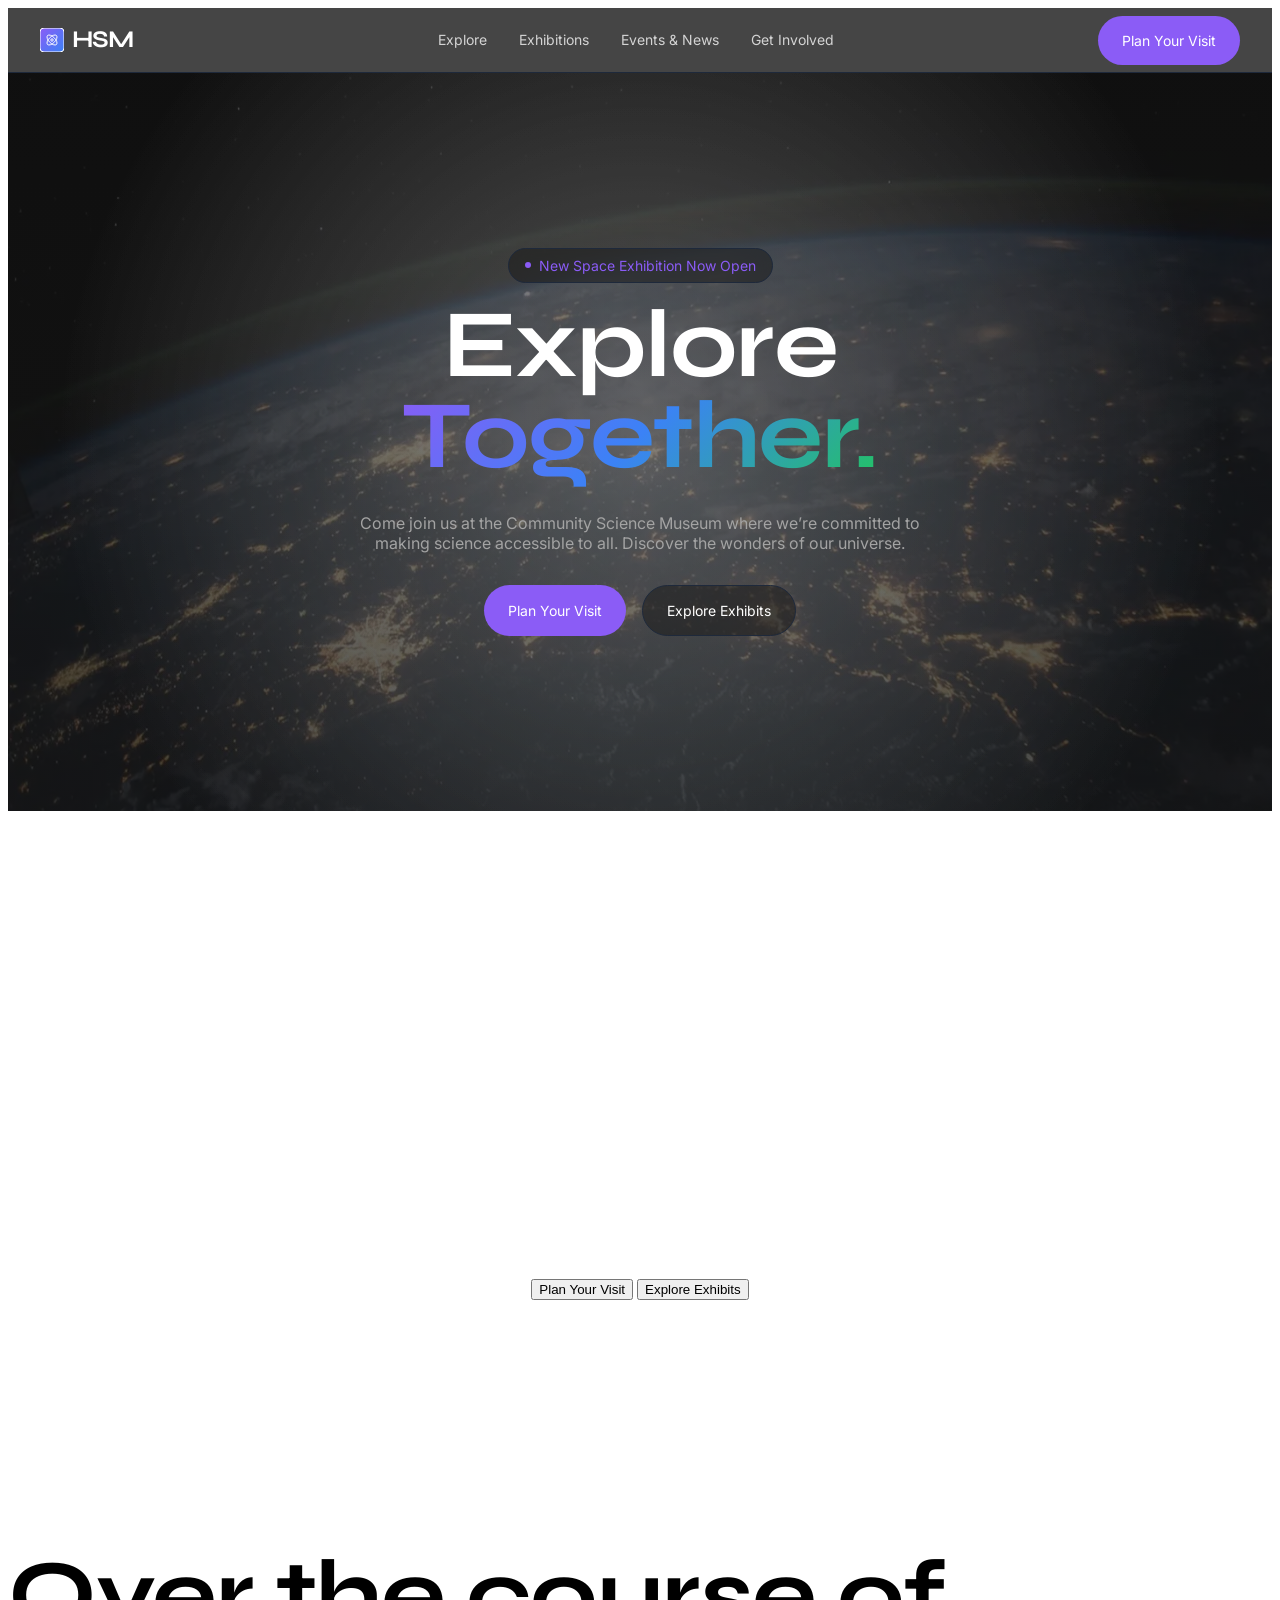
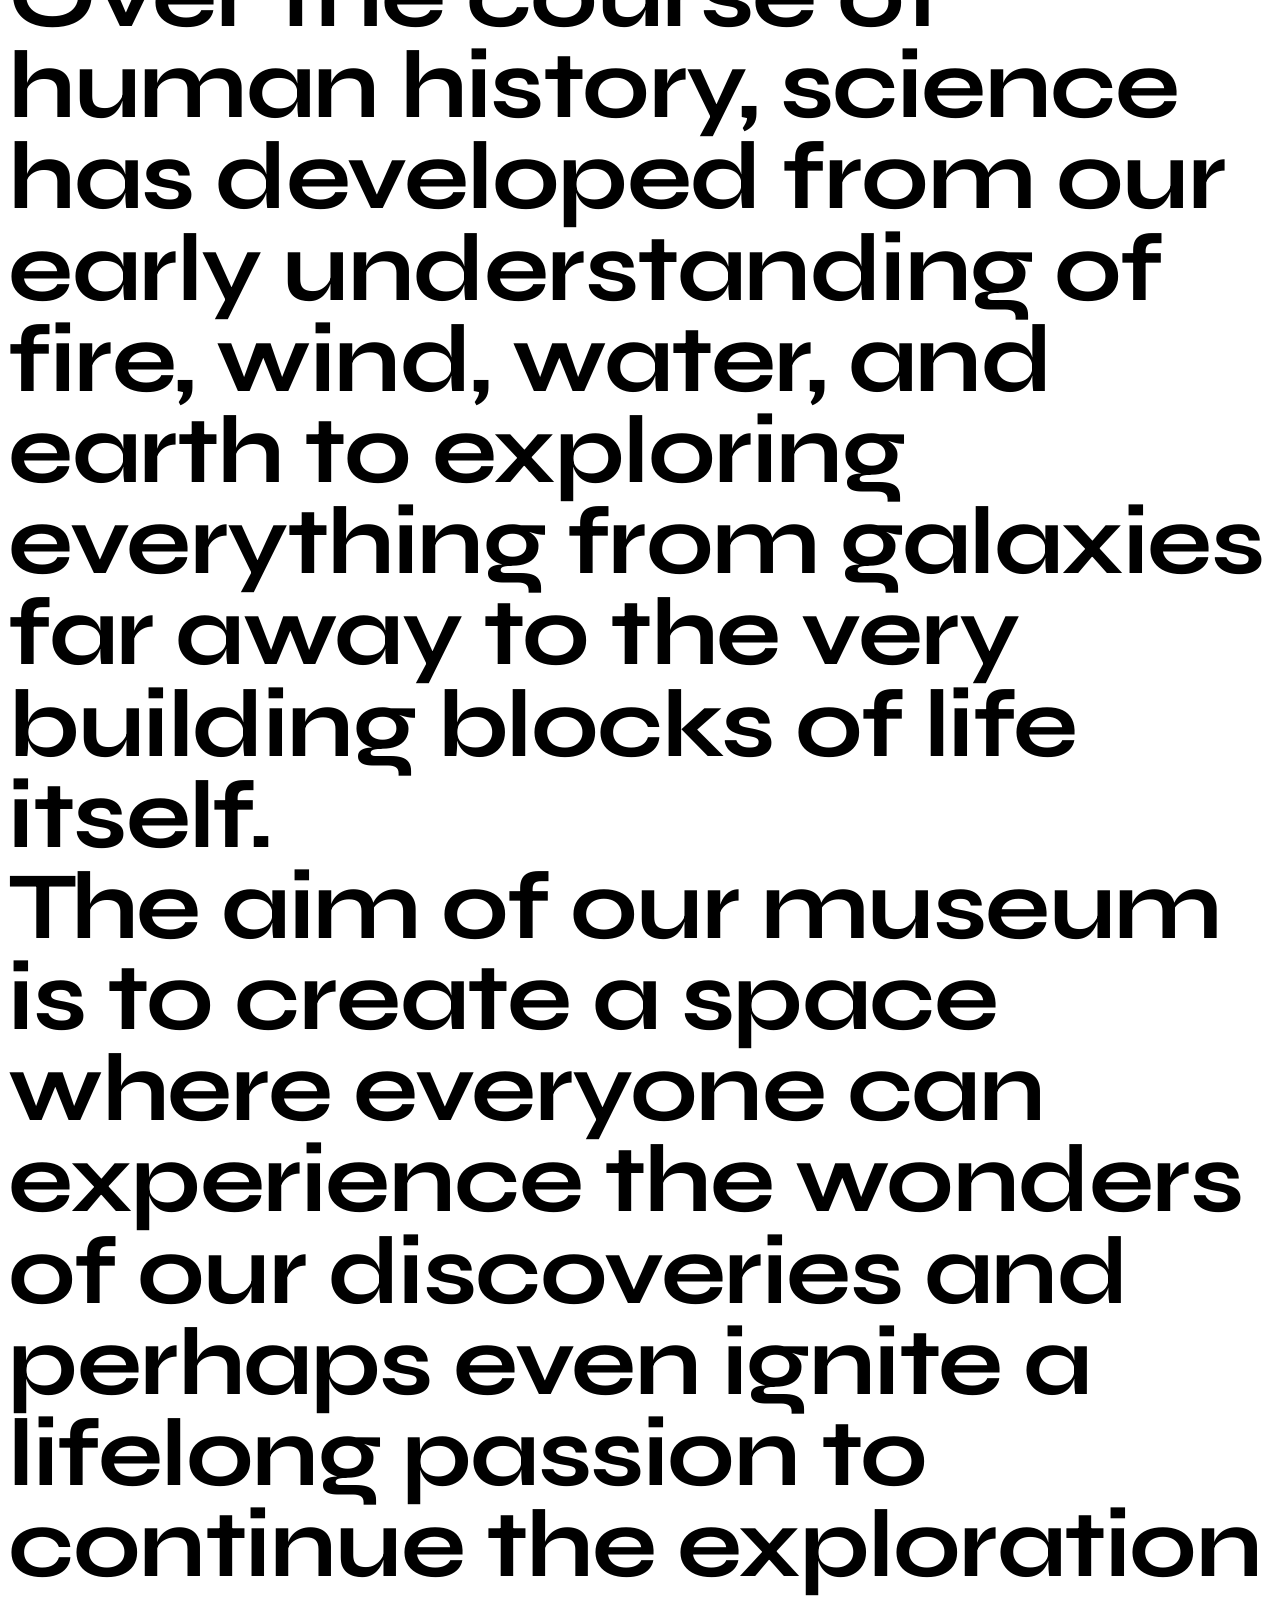
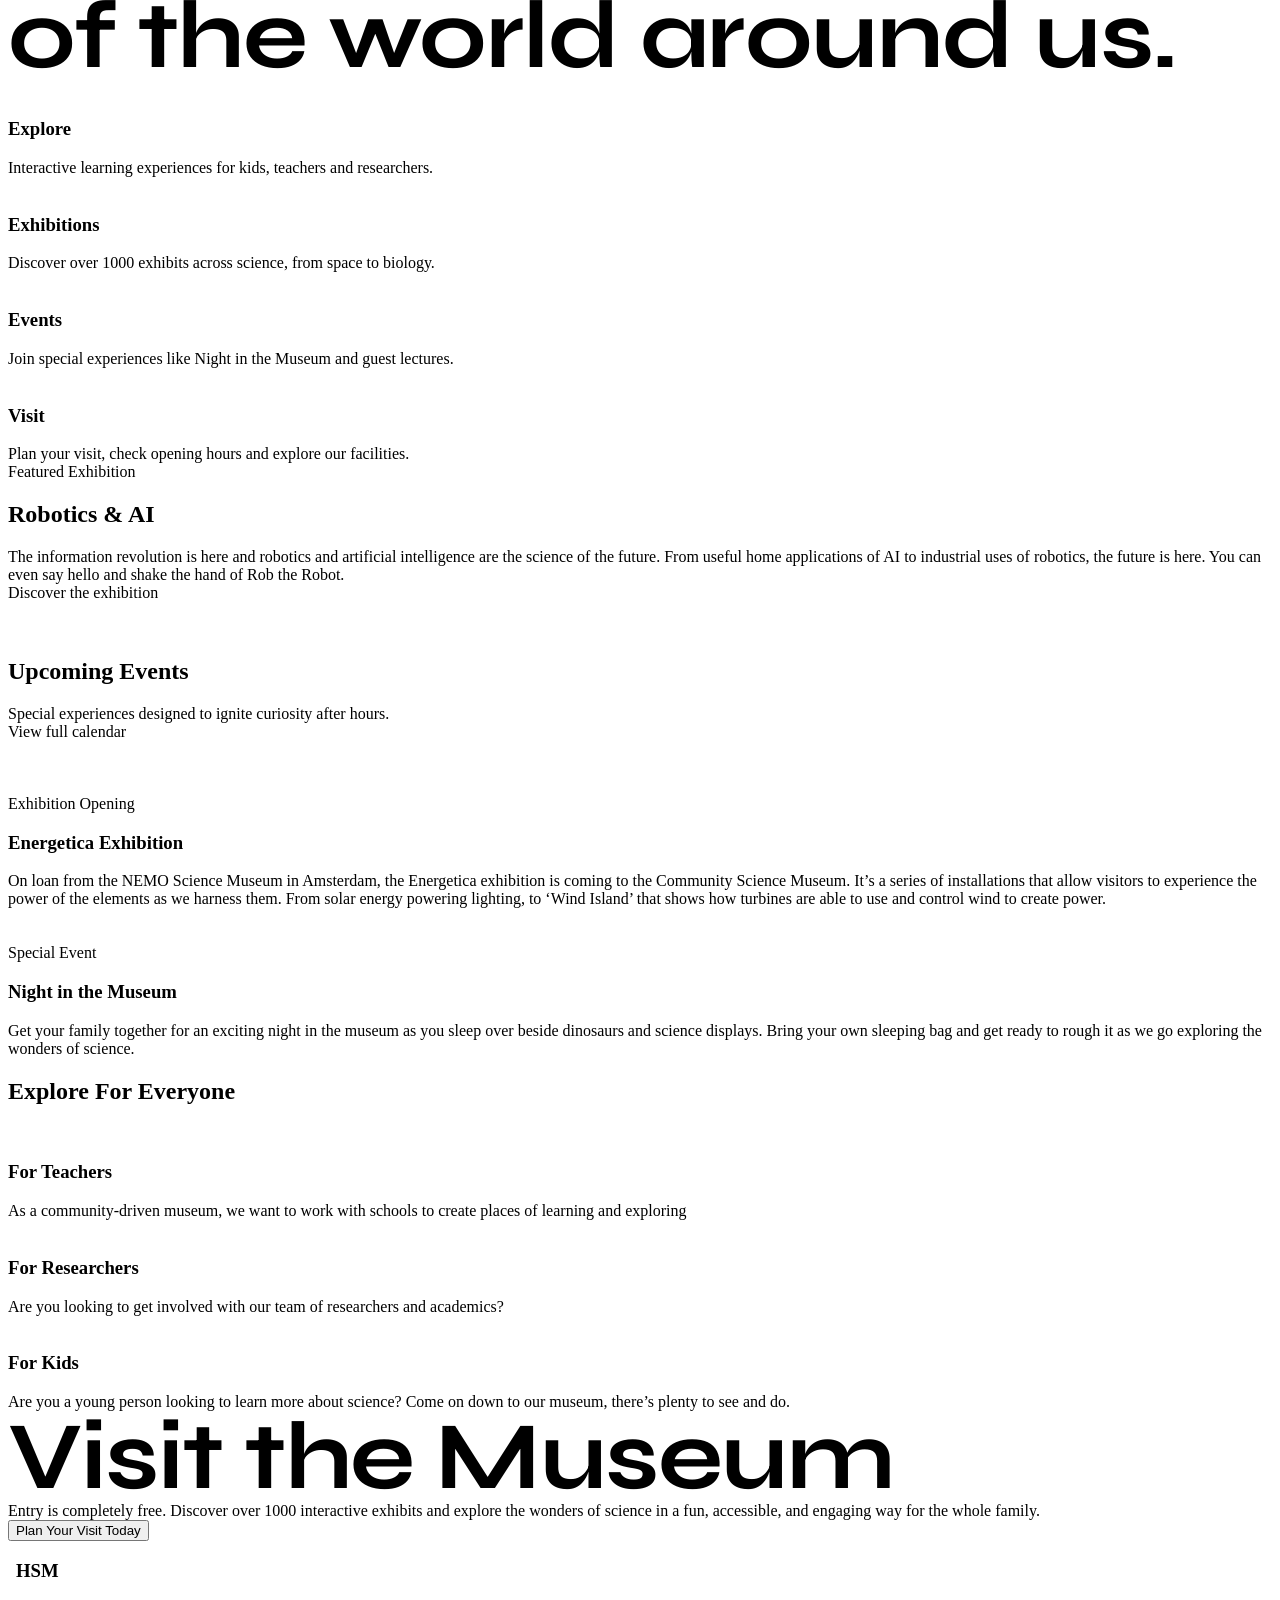
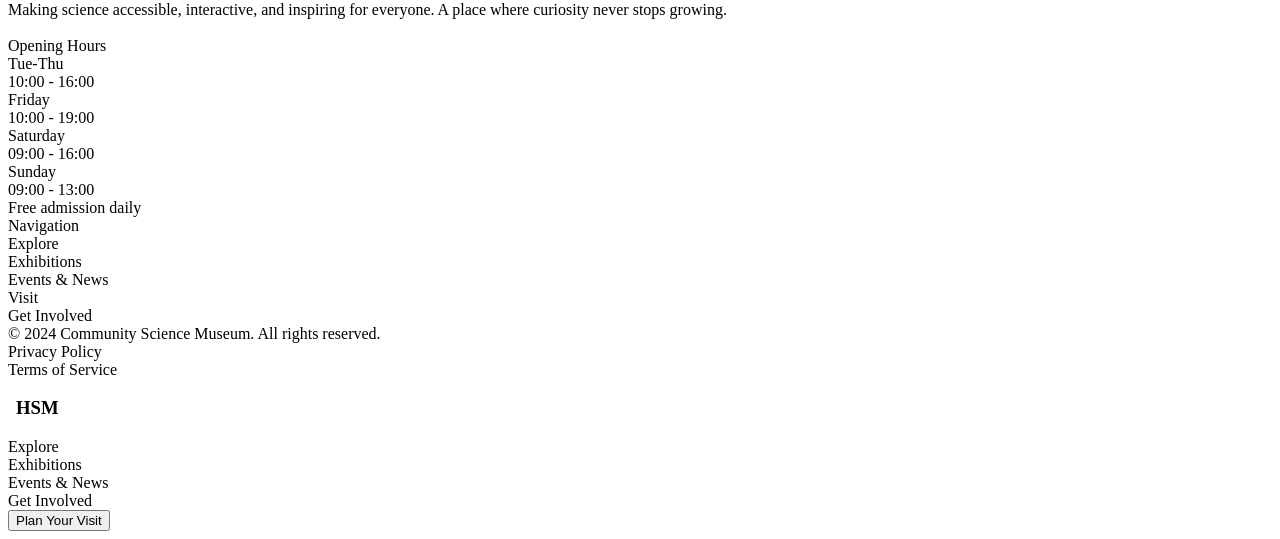
==== index.html @ f14ca6b7 "index - html and css - header, hero" ====
<!DOCTYPE html>
<html lang="en">
  <head>
    <meta charset="UTF-8" />
    <meta name="viewport" content="width=device-width, initial-scale=1.0" />
    <meta
      name="description"
      content="Haugesund Science Museum — exhibitions, events, and learning for all ages."
    />
    <title>Haugesund Science Museum</title>
    <link rel="stylesheet" href="src/css/main.css" />
  <link rel="preconnect" href="https://fonts.googleapis.com">
  <link rel="preconnect" href="https://fonts.gstatic.com" crossorigin>
  <link href="https://fonts.googleapis.com/css2?family=Inter:ital,opsz,wght@0,14..32,100..900;1,14..32,100..900&family=Syne:wght@400..800&display=swap" rel="stylesheet">

  </head>
  <body>

<header class="header">
  <div class="container header__inner">

    <!-- LOGO -->
    <a href="index.html" class="logo">
<svg class="icon" viewBox="0 0 24 24" fill="none" stroke="currentColor">
<rect width="24" height="24" rx="4" fill="url(#paint0_linear_81_333)"/>
<g clip-path="url(#clip0_81_333)">
<path d="M16.471 7.52905C17.706 8.76355 16.705 11.7661 14.236 14.2356C11.766 16.7051 8.76354 17.7056 7.52904 16.4711C6.29404 15.2361 7.29504 12.2341 9.76454 9.76455C12.234 7.29505 15.2365 6.29455 16.471 7.52905ZM7.52904 7.52905C6.29404 8.76405 7.29504 11.7666 9.76404 14.2356C12.234 16.7051 15.2365 17.7056 16.471 16.4711C17.706 15.2366 16.705 12.2341 14.2355 9.76455C11.766 7.29505 8.76354 6.29455 7.52904 7.52905Z" stroke="white"/>
<path d="M13.25 12C13.25 12.3315 13.1183 12.6495 12.8839 12.8839C12.6495 13.1183 12.3315 13.25 12 13.25C11.6685 13.25 11.3505 13.1183 11.1161 12.8839C10.8817 12.6495 10.75 12.3315 10.75 12C10.75 11.6685 10.8817 11.3505 11.1161 11.1161C11.3505 10.8817 11.6685 10.75 12 10.75C12.3315 10.75 12.6495 10.8817 12.8839 11.1161C13.1183 11.3505 13.25 11.6685 13.25 12Z" stroke="white"/>
</g>
<defs>
<linearGradient id="paint0_linear_81_333" x1="0" y1="0" x2="24" y2="24" gradientUnits="userSpaceOnUse">
<stop stop-color="#8B5CF6"/>
<stop offset="1" stop-color="#3B82F6"/>
</linearGradient>
<clipPath id="clip0_81_333">
<rect width="12" height="12" fill="white" transform="translate(6 6)"/>
</clipPath>
</defs>
</svg>
      <span class="logo__text">HSM</span>
    </a>

    <!-- NAV DESKTOP -->
    <nav class="nav">
      <ul class="nav__list">
        <li><a href="explore.html" class="nav__link text-main-small">Explore</a></li>
        <li><a href="exhibitions.html" class="nav__link text-main-small">Exhibitions</a></li>
        <li><a href="events.html" class="nav__link text-main-small">Events & News</a></li>
        <li><a href="get-involved.html" class="nav__link text-main-small">Get Involved</a></li>
      </ul>
    </nav>

    <!-- CTA BUTTON -->
    <a href="visit.html" class="btn btn--primary">Plan Your Visit</a>

    <!-- MOBILE MENU BUTTON -->
    <button class="menu-toggle" aria-label="Open menu">
      <!-- ikonka hamburger -->
      <svg class="icon" viewBox="0 0 24 24">
        <path d="M4 6H20M4 12H20M4 18H20" stroke="currentColor" stroke-width="2" stroke-linecap="round"/>
      </svg>
    </button>

  </div>
</header>

<section class="hero">

  <!-- BACKGROUND -->
  <div class="hero__bg"></div>
    


  <!-- CONTENT -->
  <div class="container hero__content">

    <!-- EYEBROW -->
    <div class="eyebrow text-main-small">
      <span class="dot"></span>
      New Space Exhibition Now Open
    </div>

    <!-- TITLE -->
    <h1>
      Explore <br />
      <span class="title-gradient">Together.</span>
    </h1>

    <!-- TEXT -->
    <p class="hero__text text-main">
      Come join us at the Community Science Museum where we’re committed to making science accessible to all. Discover the wonders of our universe.
    </p>

    <!-- BUTTONS -->
    <div class="hero__buttons">
      <a href="visit.html" class="btn btn--primary">Plan Your Visit</a>
      <a href="exhibitions.html" class="btn btn--secondary">Explore Exhibits</a>
    </div>

  </div>

</section>














    <div class="index">
      <main class="page">
        <section class="hero">
          <div class="hero-background">
            <div class="hero-overlay"></div>
            <div class="hero-overlay2"></div>
            <img
              class="hero-image-icon"
              alt=""
              src="./public/hero-image@2x.png"
            />

            <div class="hero-gradient"></div>
          </div>
          <section class="hero-container">
            <div class="hero-eyebrow">
              <div class="hero-eyebrow-shadow"></div>
              <div class="hero-eyebrow-bullet"></div>
              <div class="hero-eyebrow-text">New Space Exhibition Now Open</div>
            </div>
            <div class="hero-title">
              <h1 class="explore-together">
                <span>Explore<br /></span>
                <span class="together">Together.</span>
              </h1>
            </div>
            <div class="hero-text">
              <div class="come-join-us">
                Come join us at the Community Science Museum where we’re
                committed to making science accessible to all. Discover the
                wonders of our universe.
              </div>
            </div>
            <div class="hero-buttons">
              <button class="button-primary">
                <div class="button-text">Plan Your Visit</div>
              </button>
              <button class="button-secondary">
                <div class="button-text2">Explore Exhibits</div>
              </button>
            </div>
          </section>
        </section>
        <div class="intro">
          <div class="intro-content">
            <h1 class="intro-text">
              <span
                >Over the course of human history, science has developed from
                our early understanding of fire, wind, water, and earth to
                exploring everything from galaxies far away to the very building
                blocks of life itself.<br
              /></span>
              <span class="the-aim-of"
                >The aim of our museum is to create a space where everyone can
                experience the wonders of our discoveries and perhaps even
                ignite a lifelong passion to continue the exploration of the
                world around us.</span
              >
            </h1>
          </div>
        </div>
        <section class="features">
          <div class="features-grid">
            <div class="feature-card">
              <div class="feature-card-icon-box">
                <div class="feature-card-icon-overlay">
                  <div class="feature-card-icon">
                    <img class="svg-icon" alt="" src="./public/SVG.svg" />
                  </div>
                </div>
              </div>
              <h3 class="feature-card-title">Explore</h3>
              <div class="feature-card-text">
                Interactive learning experiences for kids, teachers and
                researchers.
              </div>
            </div>
            <div class="feature-card2">
              <div class="feature-card-icon-box">
                <div class="feature-card-icon-overlay">
                  <div class="feature-card-icon">
                    <img class="svg-icon" alt="" src="./public/SVG1.svg" />
                  </div>
                </div>
              </div>
              <h3 class="feature-card-title2">Exhibitions</h3>
              <div class="feature-card-text">
                Discover over 1000 exhibits across science, from space to
                biology.
              </div>
            </div>
            <div class="feature-card3">
              <div class="feature-card-icon-box">
                <div class="feature-card-icon-overlay">
                  <div class="feature-card-icon">
                    <img class="svg-icon" alt="" src="./public/SVG.svg" />
                  </div>
                </div>
              </div>
              <h3 class="feature-card-title">Events</h3>
              <div class="feature-card-text">
                Join special experiences like Night in the Museum and guest
                lectures.
              </div>
            </div>
            <div class="feature-card4">
              <div class="feature-card-icon-box">
                <div class="feature-card-icon-overlay">
                  <div class="feature-card-icon">
                    <img class="svg-icon" alt="" src="./public/SVG.svg" />
                  </div>
                </div>
              </div>
              <h3 class="feature-card-title">Visit</h3>
              <div class="feature-card-text">
                Plan your visit, check opening hours and explore our facilities.
              </div>
            </div>
          </div>
        </section>
        <section class="content-split">
          <div class="content-split-overlay"></div>
          <div class="content-split-content">
            <section class="content-split-container">
              <div class="content-split-eyebrow">
                <div class="content-split-eyebrow-text">
                  Featured Exhibition
                </div>
              </div>
              <h2 class="content-split-title">Robotics & AI</h2>
              <div class="content-split-text">
                The information revolution is here and robotics and artificial
                intelligence are the science of the future. From useful home
                applications of AI to industrial uses of robotics, the future is
                here. You can even say hello and shake the hand of Rob the
                Robot.
              </div>
              <div class="button-tertiary">
                <div class="content-split-eyebrow-text">
                  Discover the exhibition
                </div>
                <img
                  class="button-icon"
                  loading="lazy"
                  alt=""
                  src="./public/button-icon.svg"
                />
              </div>
            </section>
            <div class="content-split-media">
              <img
                class="content-split-media-image-icon"
                loading="lazy"
                alt=""
                src="./public/content-split-media-image@2x.png"
              />

              <div class="content-split-media-gradient"></div>
            </div>
          </div>
        </section>
        <section class="events">
          <div class="events-content">
            <section class="section-header">
              <div class="section-header-content">
                <h2 class="section-header-title">Upcoming Events</h2>
                <div class="section-header-text">
                  Special experiences designed to ignite curiosity after hours.
                </div>
              </div>
              <div class="button-tertiary2">
                <div class="content-split-eyebrow-text">View full calendar</div>
                <img
                  class="button-icon"
                  alt=""
                  src="./public/button-icon.svg"
                />
              </div>
            </section>
            <div class="events-grid">
              <section class="event-card">
                <img
                  class="event-card-image-icon"
                  alt=""
                  src="./public/event-card-image@2x.png"
                />

                <div class="event-card-gradient"></div>
                <div class="event-card-content">
                  <div class="event-card-tag">
                    <div class="feature-card-icon">
                      <img class="svg-icon5" alt="" src="./public/SVG2.svg" />
                    </div>
                    <div class="content-split-eyebrow-text">
                      Exhibition Opening
                    </div>
                  </div>
                  <h3 class="event-card-title">Energetica Exhibition</h3>
                  <div class="content-split-text">
                    On loan from the NEMO Science Museum in Amsterdam, the
                    Energetica exhibition is coming to the Community Science
                    Museum. It’s a series of installations that allow visitors
                    to experience the power of the elements as we harness them.
                    From solar energy powering lighting, to ‘Wind Island’ that
                    shows how turbines are able to use and control wind to
                    create power.
                  </div>
                </div>
              </section>
              <section class="event-card2">
                <img
                  class="event-card-image-icon"
                  alt=""
                  src="./public/event-card-image1@2x.png"
                />

                <div class="event-card-gradient"></div>
                <div class="event-card-content">
                  <div class="event-card-tag">
                    <div class="feature-card-icon">
                      <img class="svg-icon5" alt="" src="./public/SVG3.svg" />
                    </div>
                    <div class="content-split-eyebrow-text">Special Event</div>
                  </div>
                  <h3 class="event-card-title">Night in the Museum</h3>
                  <div class="event-card-text2">
                    Get your family together for an exciting night in the museum
                    as you sleep over beside dinosaurs and science displays.
                    Bring your own sleeping bag and get ready to rough it as we
                    go exploring the wonders of science.
                  </div>
                </div>
              </section>
            </div>
          </div>
        </section>
        <section class="explore">
          <div class="explore-content">
            <h2 class="explore-title">Explore For Everyone</h2>
            <section class="explore-grid" id="exploreGrid">
              <div class="feature-card-left-border">
                <div class="feature-card-no-border">
                  <div class="feature-card-icon-box4">
                    <div class="feature-card-icon-overlay5">
                      <div class="feature-card-icon">
                        <img class="svg-icon" alt="" src="./public/SVG.svg" />
                      </div>
                    </div>
                  </div>
                  <h3 class="feature-card-title5">For Teachers</h3>
                  <div class="feature-card-text">
                    As a community-driven museum, we want to work with schools
                    to create places of learning and exploring
                  </div>
                </div>
              </div>
              <div class="feature-card-left-border2">
                <div class="feature-card-no-border">
                  <div class="feature-card-icon-box4">
                    <div class="feature-card-icon-overlay6">
                      <div class="feature-card-icon">
                        <img class="svg-icon" alt="" src="./public/SVG.svg" />
                      </div>
                    </div>
                  </div>
                  <h3 class="feature-card-title5">For Researchers</h3>
                  <div class="feature-card-text">
                    Are you looking to get involved with our team of researchers
                    and academics?
                  </div>
                </div>
              </div>
              <div class="feature-card-no-border3">
                <div class="feature-card-icon-box4">
                  <div class="feature-card-icon-overlay7">
                    <div class="feature-card-icon">
                      <img class="svg-icon" alt="" src="./public/SVG.svg" />
                    </div>
                  </div>
                </div>
                <h3 class="feature-card-title5">For Kids</h3>
                <div class="feature-card-text7">
                  Are you a young person looking to learn more about science?
                  Come on down to our museum, there’s plenty to see and do.
                </div>
              </div>
            </section>
          </div>
        </section>
        <section class="cta">
          <div class="cta-background">
            <div class="cta-overlay"></div>
            <div class="cta-overlay2"></div>
          </div>
          <section class="cta-content">
            <h1 class="cta-title">Visit the Museum</h1>
            <div class="cta-text">
              Entry is completely free. Discover over 1000 interactive exhibits
              and explore the wonders of science in a fun, accessible, and
              engaging way for the whole family.
            </div>
            <button class="button-primary2">
              <div class="button-text5">Plan Your Visit Today</div>
            </button>
          </section>
        </section>
        <footer class="footer">
          <div class="footer-container">
            <div class="footer-container2">
              <div class="footer-column">
                <div class="logo" id="logoContainer">
                  <img
                    class="logo-symbol-icon"
                    alt=""
                    src="./public/logo-symbol.svg"
                  />

                  <h3 class="logo-text">HSM</h3>
                </div>
                <div class="footer-text">
                  Making science accessible, interactive, and inspiring for
                  everyone. A place where curiosity never stops growing.
                </div>
                <div class="footer-icons-list">
                  <img
                    class="footer-icon"
                    loading="lazy"
                    alt=""
                    src="./public/footer-icon.svg"
                  />

                  <img
                    class="footer-icon"
                    alt=""
                    src="./public/footer-icon.svg"
                  />

                  <img
                    class="footer-icon"
                    alt=""
                    src="./public/footer-icon1.svg"
                  />
                </div>
              </div>
              <div class="footer-column2">
                <div class="come-join-us">Opening Hours</div>
                <div class="footer-hours">
                  <div class="footer-day">
                    <div class="time">Tue-Thu</div>
                    <div class="time">10:00 - 16:00</div>
                  </div>
                  <div class="footer-day">
                    <div class="time">Friday</div>
                    <div class="time">10:00 - 19:00</div>
                  </div>
                  <div class="footer-day">
                    <div class="time">Saturday</div>
                    <div class="time">09:00 - 16:00</div>
                  </div>
                  <div class="footer-day">
                    <div class="time">Sunday</div>
                    <div class="time">09:00 - 13:00</div>
                  </div>
                  <div class="caption">Free admission daily</div>
                </div>
              </div>
              <div class="footer-column3">
                <div class="come-join-us">Navigation</div>
                <div class="footer-hours">
                  <div class="footer-link" id="footerLinkText">Explore</div>
                  <div class="footer-link" id="footerLinkText3">
                    Exhibitions
                  </div>
                  <div class="footer-link" id="footerLinkText4">
                    Events & News
                  </div>
                  <div class="footer-link" id="footerLinkText5">Visit</div>
                  <div class="footer-link" id="footerLinkText6">
                    Get Involved
                  </div>
                </div>
              </div>
            </div>
            <div class="footer-bottom">
              <div class="feature-card-icon">
                <div class="content-split-eyebrow-text">
                  © 2024 Community Science Museum. All rights reserved.
                </div>
              </div>
              <div class="footer-legal">
                <div class="content-split-eyebrow-text">Privacy Policy</div>
                <div class="content-split-eyebrow-text">Terms of Service</div>
              </div>
            </div>
          </div>
        </footer>
      </main>
      <header class="navbar">
        <nav class="navbar-container">
          <div class="logo" id="logoContainer">
            <img
              class="logo-symbol-icon"
              alt=""
              src="./public/logo-symbol.svg"
            />

            <h3 class="logo-text">HSM</h3>
          </div>
          <div class="navbar-menu">
            <div class="footer-link" id="navbarLinkText">Explore</div>
            <div class="footer-link" id="navbarLinkText1">Exhibitions</div>
            <div class="footer-link" id="navbarLinkText2">Events & News</div>
            <div class="footer-link" id="navbarLinkText3">Get Involved</div>
          </div>
          <button class="button-primary3">
            <div class="button-text">Plan Your Visit</div>
          </button>
        </nav>
      </header>
    </div>

    <script>
      var exploreGrid = document.getElementById("exploreGrid");
      if (exploreGrid) {
        exploreGrid.addEventListener("click", function (e) {
          // Please sync "explore" to the project
        });
      }
      
      var logoContainer = document.getElementById("logoContainer");
      if (logoContainer) {
        logoContainer.addEventListener("click", function (e) {
          window.location.href = "/";
        });
      }
      
      var footerLinkText = document.getElementById("footerLinkText");
      if (footerLinkText) {
        footerLinkText.addEventListener("click", function (e) {
          // Please sync "explore" to the project
        });
      }
      
      var footerLinkText3 = document.getElementById("footerLinkText3");
      if (footerLinkText3) {
        footerLinkText3.addEventListener("click", function (e) {
          // Please sync "exhibitions" to the project
        });
      }
      
      var footerLinkText4 = document.getElementById("footerLinkText4");
      if (footerLinkText4) {
        footerLinkText4.addEventListener("click", function (e) {
          // Please sync "events" to the project
        });
      }
      
      var footerLinkText5 = document.getElementById("footerLinkText5");
      if (footerLinkText5) {
        footerLinkText5.addEventListener("click", function (e) {
          // Please sync "visit" to the project
        });
      }
      
      var footerLinkText6 = document.getElementById("footerLinkText6");
      if (footerLinkText6) {
        footerLinkText6.addEventListener("click", function (e) {
          // Please sync "get-involved" to the project
        });
      }
      
      var navbarLinkText = document.getElementById("navbarLinkText");
      if (navbarLinkText) {
        navbarLinkText.addEventListener("click", function (e) {
          // Please sync "explore" to the project
        });
      }
      
      var navbarLinkText1 = document.getElementById("navbarLinkText1");
      if (navbarLinkText1) {
        navbarLinkText1.addEventListener("click", function (e) {
          // Please sync "exhibitions" to the project
        });
      }
      
      var navbarLinkText2 = document.getElementById("navbarLinkText2");
      if (navbarLinkText2) {
        navbarLinkText2.addEventListener("click", function (e) {
          // Please sync "events" to the project
        });
      }
      
      var navbarLinkText3 = document.getElementById("navbarLinkText3");
      if (navbarLinkText3) {
        navbarLinkText3.addEventListener("click", function (e) {
          // Please sync "get-involved" to the project
        });
      }
      </script>
  </body>
</html>
---- src/css/main.css ----
@import url("variables.css");
@import url("base.css");
@import url("components.css");
@import url("layout.css")
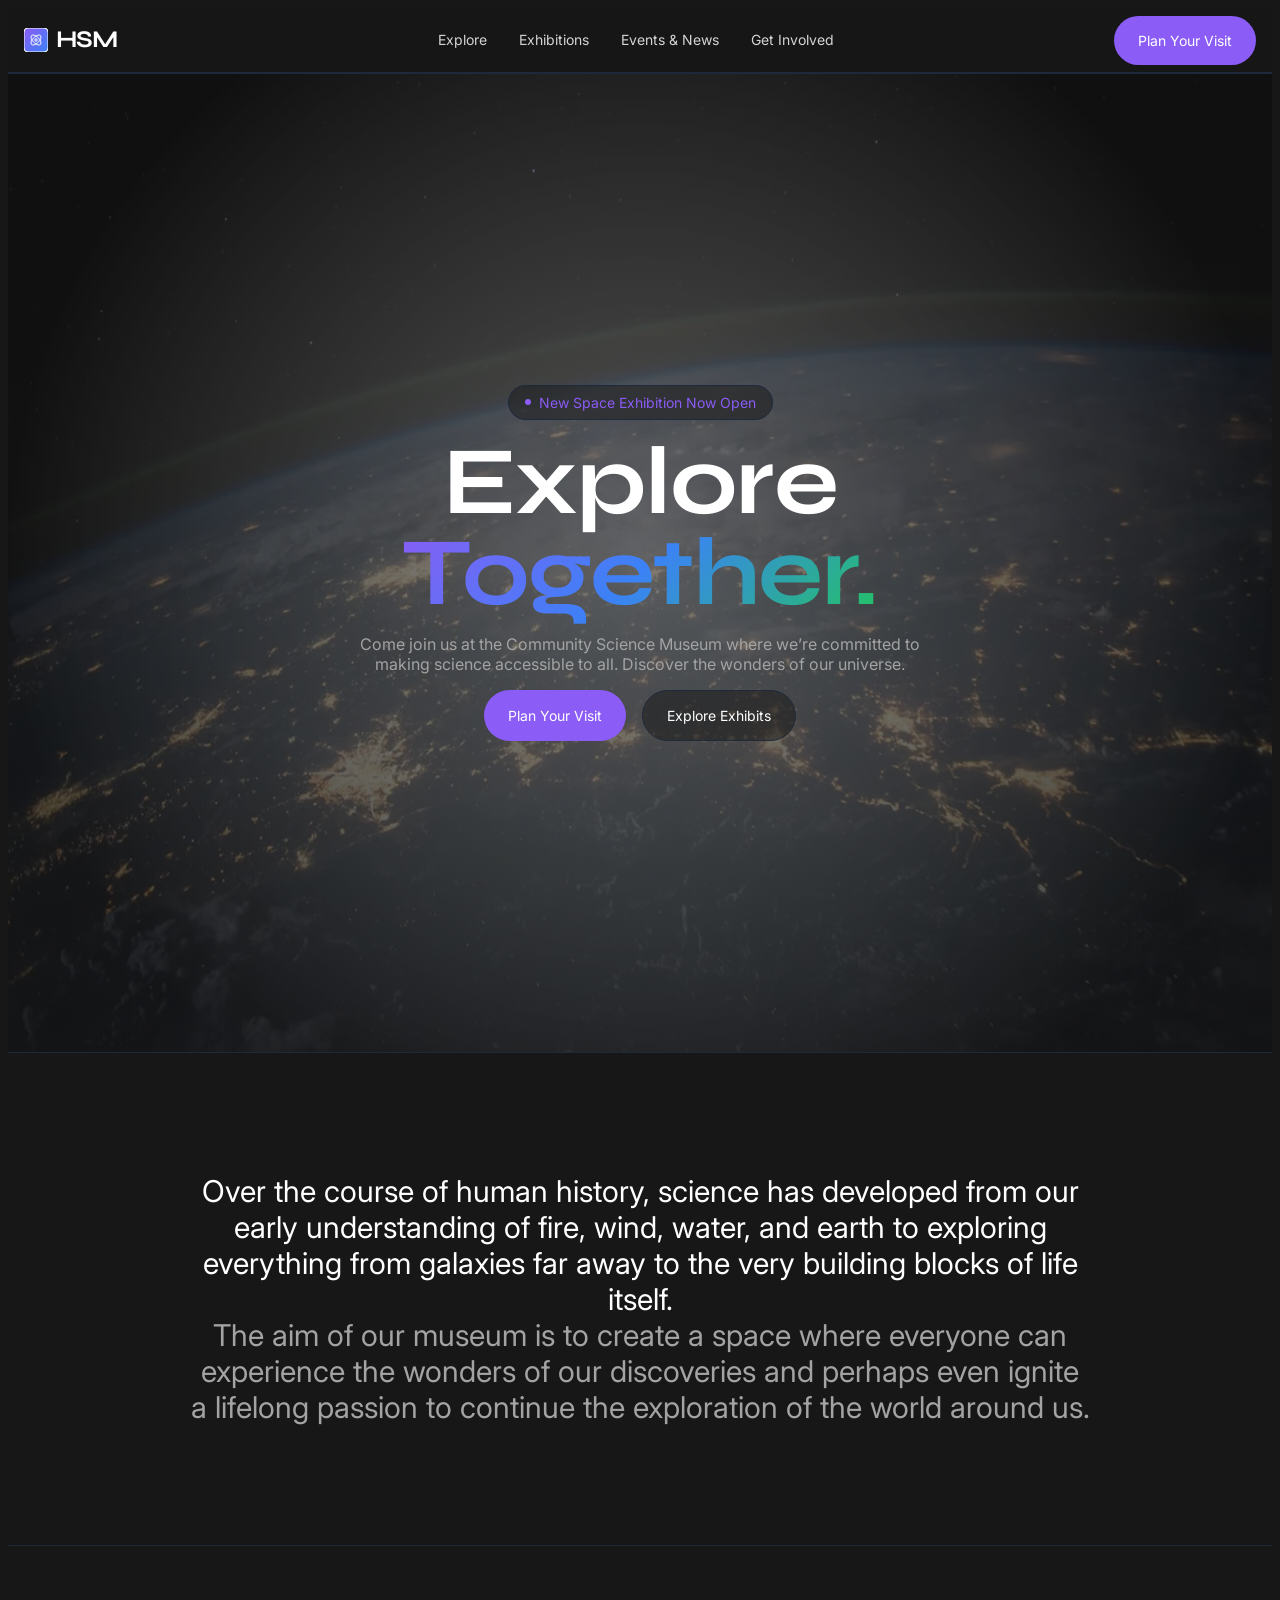
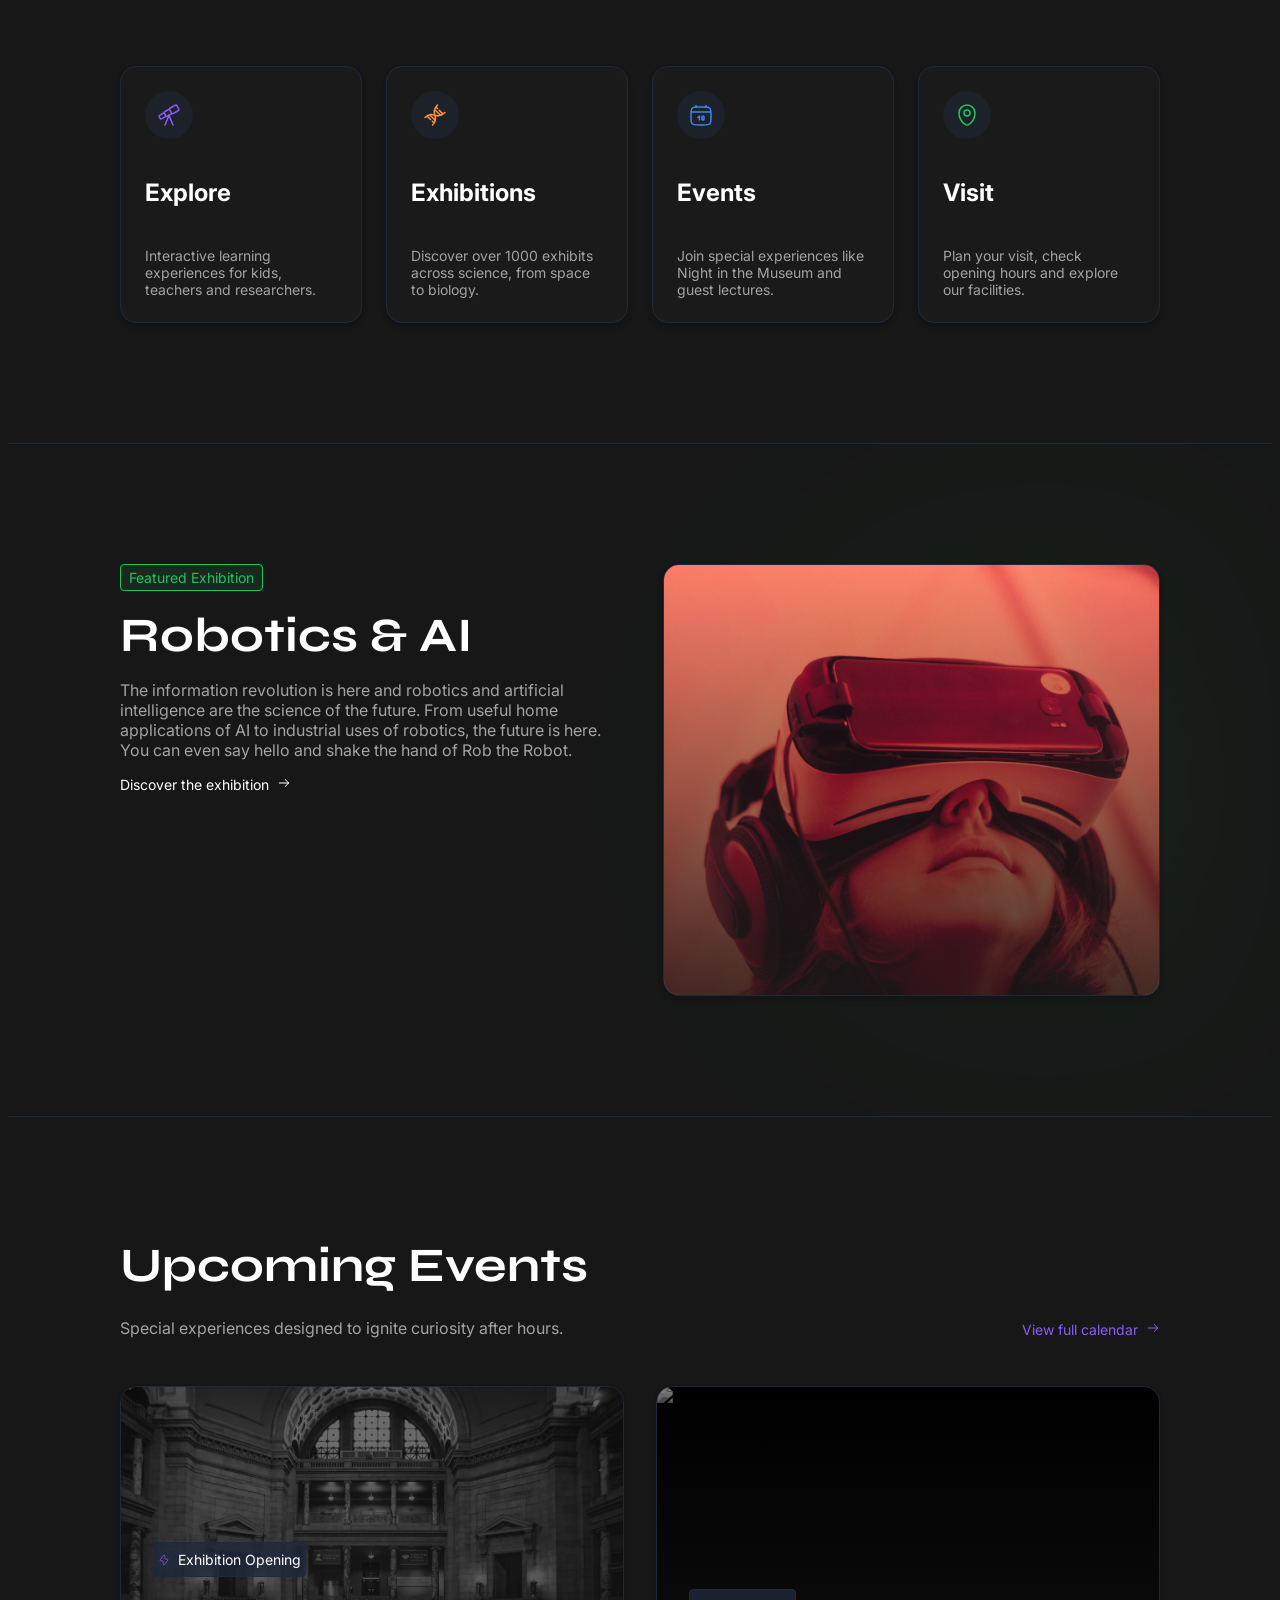
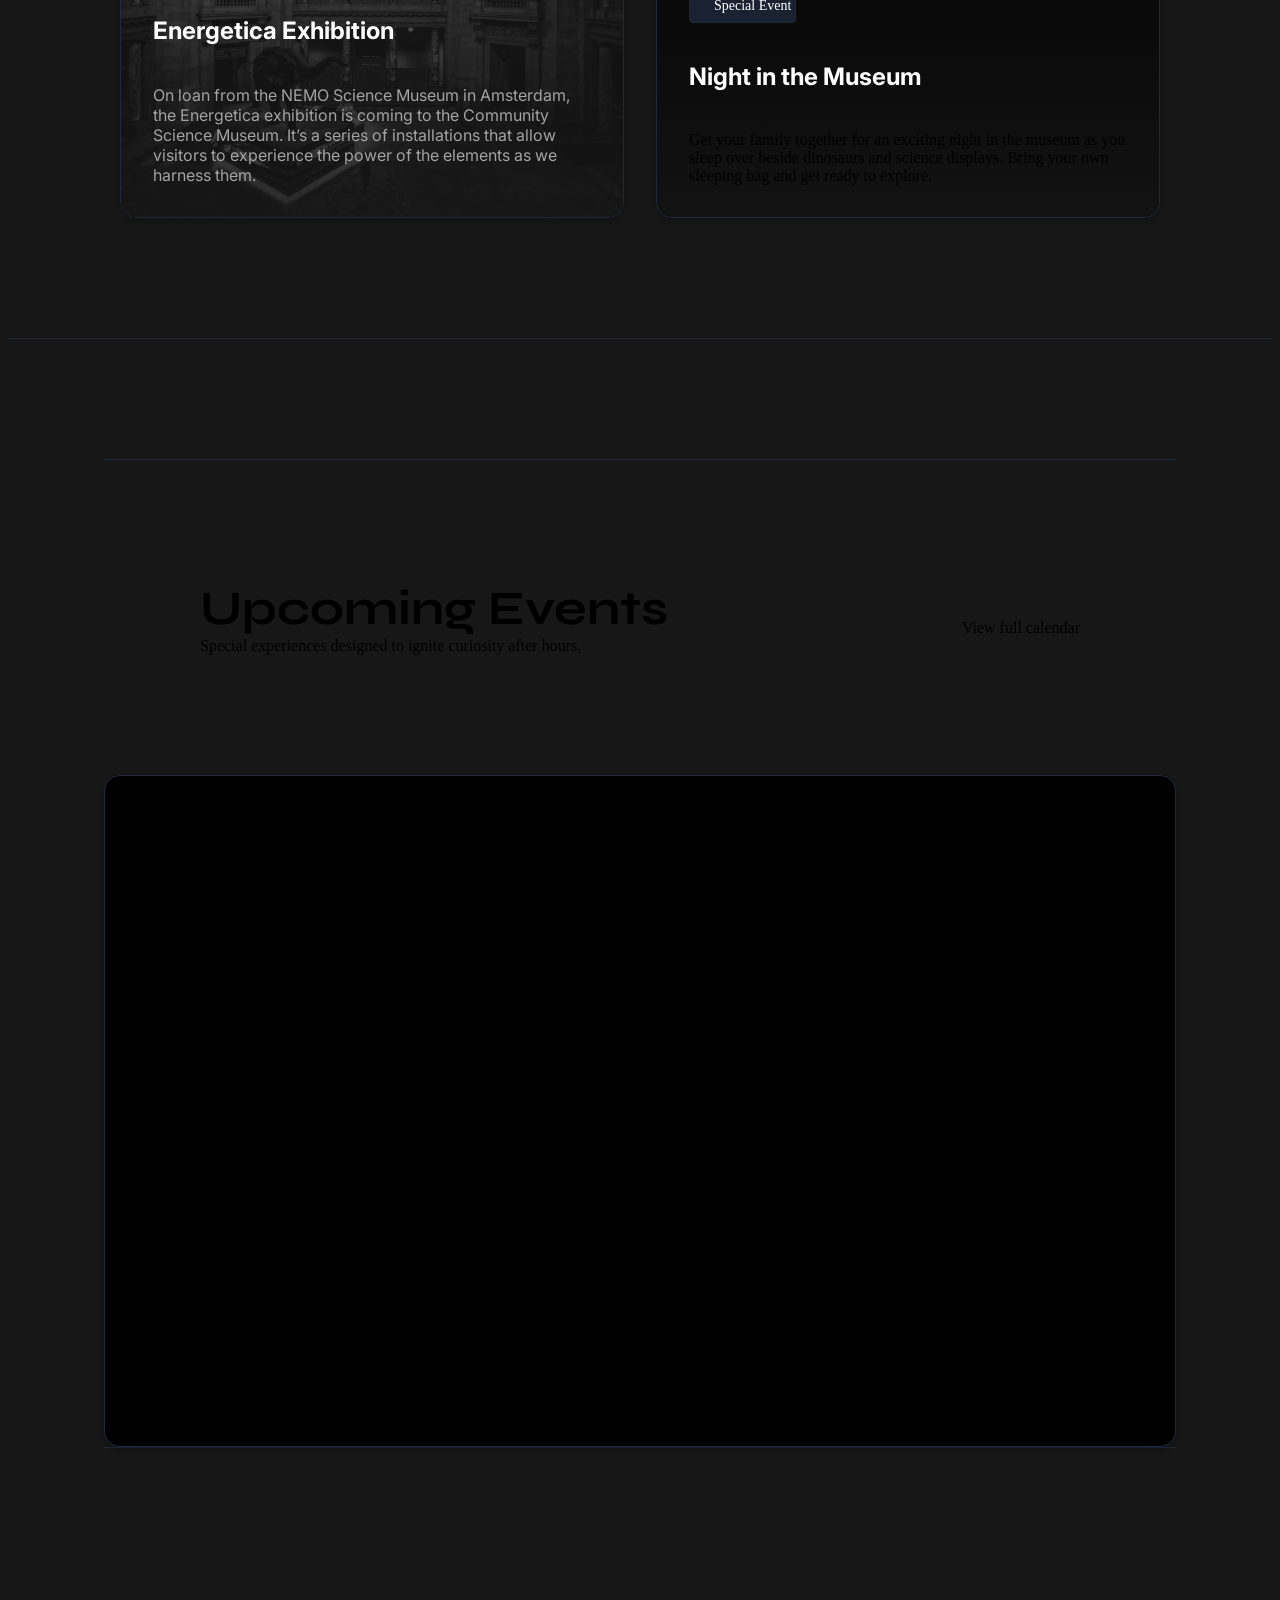
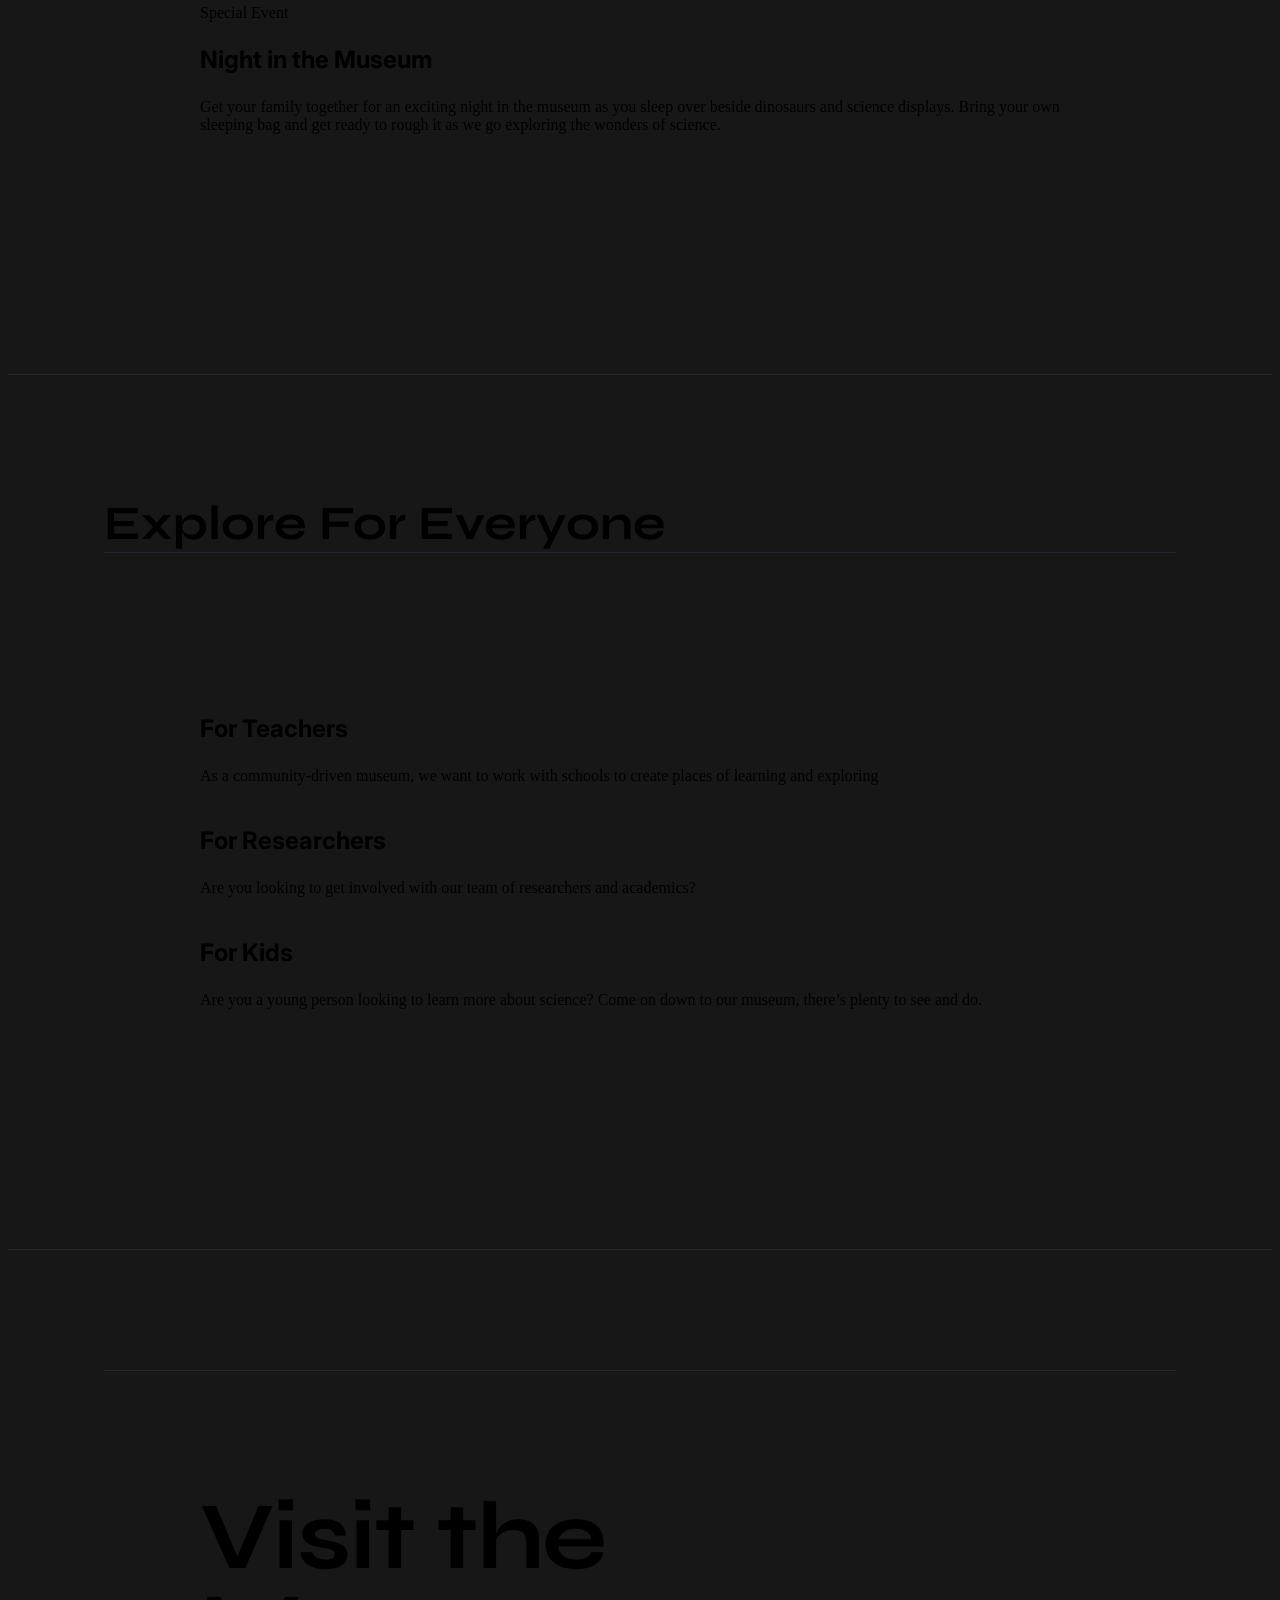
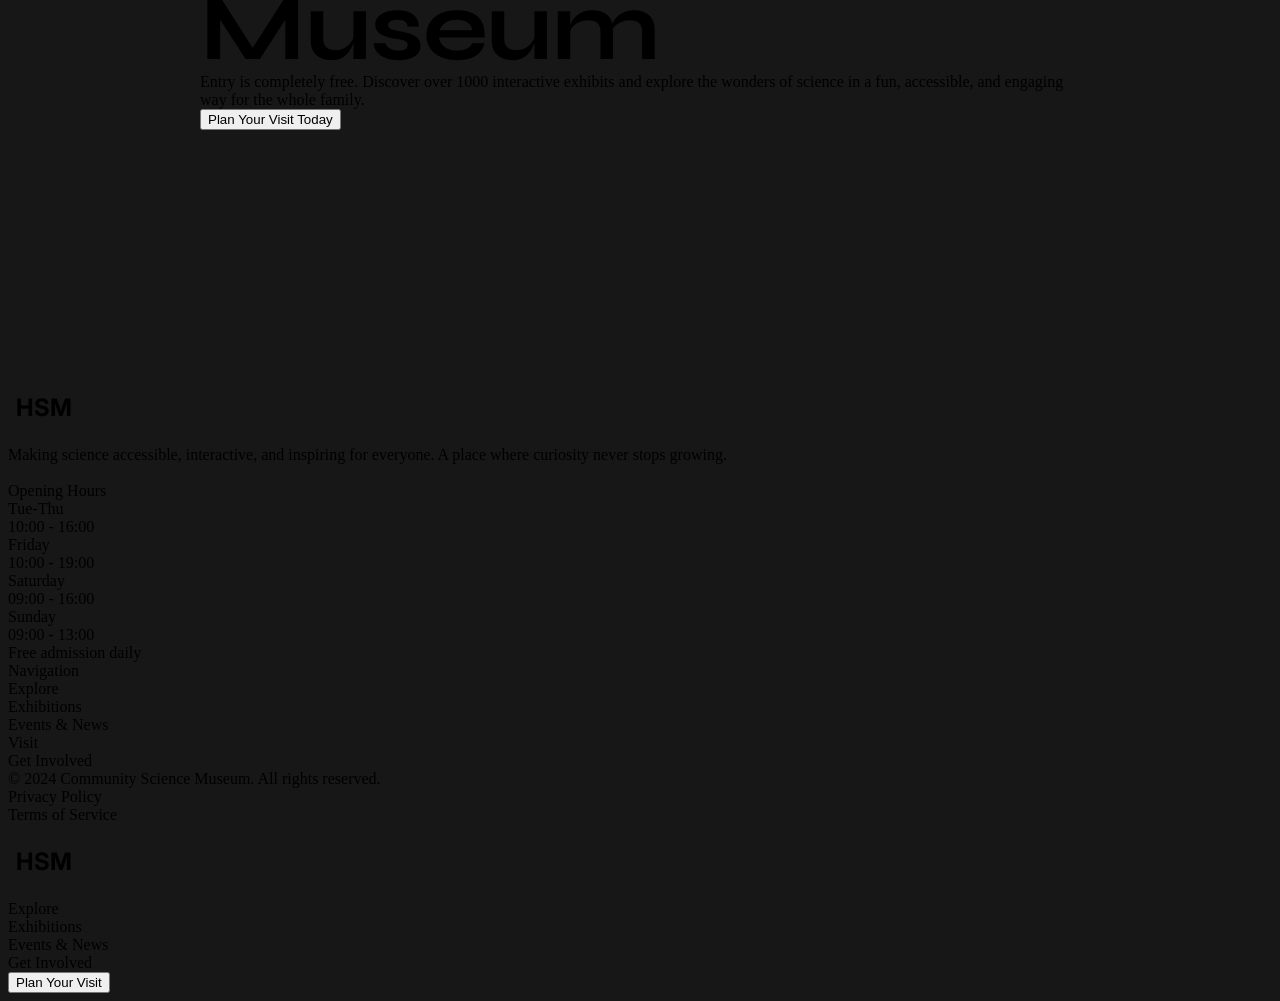
==== commit be3cb709: "html, css in index.html section intro, features, content-split, events 1/2" ====
--- a/index.html
+++ b/index.html
@@ -63,7 +63,7 @@
 
   </div>
 </header>
-
+<body>
 <section class="hero">
 
   <!-- BACKGROUND -->
@@ -75,7 +75,7 @@
   <div class="container hero__content">
 
     <!-- EYEBROW -->
-    <div class="eyebrow text-main-small">
+    <div class="eyebrow--badge text-main-small">
       <span class="dot"></span>
       New Space Exhibition Now Open
     </div>
@@ -101,180 +101,223 @@
 
 </section>
 
-
-
-
-
-
-
-
-
-
-
-
-
-
-    <div class="index">
-      <main class="page">
-        <section class="hero">
-          <div class="hero-background">
-            <div class="hero-overlay"></div>
-            <div class="hero-overlay2"></div>
-            <img
-              class="hero-image-icon"
-              alt=""
-              src="./public/hero-image@2x.png"
-            />
-
-            <div class="hero-gradient"></div>
-          </div>
-          <section class="hero-container">
-            <div class="hero-eyebrow">
-              <div class="hero-eyebrow-shadow"></div>
-              <div class="hero-eyebrow-bullet"></div>
-              <div class="hero-eyebrow-text">New Space Exhibition Now Open</div>
-            </div>
-            <div class="hero-title">
-              <h1 class="explore-together">
-                <span>Explore<br /></span>
-                <span class="together">Together.</span>
-              </h1>
-            </div>
-            <div class="hero-text">
-              <div class="come-join-us">
-                Come join us at the Community Science Museum where we’re
-                committed to making science accessible to all. Discover the
-                wonders of our universe.
-              </div>
-            </div>
-            <div class="hero-buttons">
-              <button class="button-primary">
-                <div class="button-text">Plan Your Visit</div>
-              </button>
-              <button class="button-secondary">
-                <div class="button-text2">Explore Exhibits</div>
-              </button>
-            </div>
-          </section>
-        </section>
-        <div class="intro">
-          <div class="intro-content">
-            <h1 class="intro-text">
-              <span
-                >Over the course of human history, science has developed from
-                our early understanding of fire, wind, water, and earth to
-                exploring everything from galaxies far away to the very building
-                blocks of life itself.<br
-              /></span>
-              <span class="the-aim-of"
-                >The aim of our museum is to create a space where everyone can
-                experience the wonders of our discoveries and perhaps even
-                ignite a lifelong passion to continue the exploration of the
-                world around us.</span
-              >
-            </h1>
-          </div>
-        </div>
-        <section class="features">
-          <div class="features-grid">
-            <div class="feature-card">
-              <div class="feature-card-icon-box">
-                <div class="feature-card-icon-overlay">
-                  <div class="feature-card-icon">
-                    <img class="svg-icon" alt="" src="./public/SVG.svg" />
-                  </div>
-                </div>
-              </div>
-              <h3 class="feature-card-title">Explore</h3>
-              <div class="feature-card-text">
-                Interactive learning experiences for kids, teachers and
-                researchers.
-              </div>
-            </div>
-            <div class="feature-card2">
-              <div class="feature-card-icon-box">
-                <div class="feature-card-icon-overlay">
-                  <div class="feature-card-icon">
-                    <img class="svg-icon" alt="" src="./public/SVG1.svg" />
-                  </div>
-                </div>
-              </div>
-              <h3 class="feature-card-title2">Exhibitions</h3>
-              <div class="feature-card-text">
-                Discover over 1000 exhibits across science, from space to
-                biology.
-              </div>
-            </div>
-            <div class="feature-card3">
-              <div class="feature-card-icon-box">
-                <div class="feature-card-icon-overlay">
-                  <div class="feature-card-icon">
-                    <img class="svg-icon" alt="" src="./public/SVG.svg" />
-                  </div>
-                </div>
-              </div>
-              <h3 class="feature-card-title">Events</h3>
-              <div class="feature-card-text">
-                Join special experiences like Night in the Museum and guest
-                lectures.
-              </div>
-            </div>
-            <div class="feature-card4">
-              <div class="feature-card-icon-box">
-                <div class="feature-card-icon-overlay">
-                  <div class="feature-card-icon">
-                    <img class="svg-icon" alt="" src="./public/SVG.svg" />
-                  </div>
-                </div>
-              </div>
-              <h3 class="feature-card-title">Visit</h3>
-              <div class="feature-card-text">
-                Plan your visit, check opening hours and explore our facilities.
-              </div>
-            </div>
-          </div>
-        </section>
-        <section class="content-split">
-          <div class="content-split-overlay"></div>
-          <div class="content-split-content">
-            <section class="content-split-container">
-              <div class="content-split-eyebrow">
-                <div class="content-split-eyebrow-text">
-                  Featured Exhibition
-                </div>
-              </div>
-              <h2 class="content-split-title">Robotics & AI</h2>
-              <div class="content-split-text">
-                The information revolution is here and robotics and artificial
-                intelligence are the science of the future. From useful home
-                applications of AI to industrial uses of robotics, the future is
-                here. You can even say hello and shake the hand of Rob the
-                Robot.
-              </div>
-              <div class="button-tertiary">
-                <div class="content-split-eyebrow-text">
-                  Discover the exhibition
-                </div>
-                <img
-                  class="button-icon"
-                  loading="lazy"
-                  alt=""
-                  src="./public/button-icon.svg"
-                />
-              </div>
-            </section>
-            <div class="content-split-media">
-              <img
-                class="content-split-media-image-icon"
-                loading="lazy"
-                alt=""
-                src="./public/content-split-media-image@2x.png"
-              />
-
-              <div class="content-split-media-gradient"></div>
-            </div>
-          </div>
-        </section>
+<section class="intro">
+  <div class="container intro__content">
+
+    <p class="intro__lead">
+      Over the course of human history, science has developed from our early understanding of fire, wind, water, and earth to exploring everything from galaxies far away to the very building blocks of life itself.
+    </p>
+
+    <p class="intro__text">
+      The aim of our museum is to create a space where everyone can experience the wonders of our discoveries and perhaps even ignite a lifelong passion to continue the exploration of the world around us.
+    </p>
+
+  </div>
+</section>
+
+        <section class="features section">
+  <div class="container">
+
+    <div class="features__grid">
+
+      <div class="feature-card feature-card--violet">
+        <div class="feature-card__icon-box">
+          <svg class="icon" viewBox="0 0 24 24" fill="none" xmlns="http://www.w3.org/2000/svg">
+<path d="M12.2431 6.18402L8.55914 8.27402C7.72814 8.74602 7.31214 8.98202 7.20414 9.38602C7.09614 9.79002 7.33814 10.202 7.82214 11.026L8.41714 12.041C8.88914 12.843 9.12414 13.244 9.52014 13.35C9.91614 13.456 10.3201 13.226 11.1301 12.767L14.8651 10.647M7.05614 9.72302L3.42414 11.784C2.56714 12.27 2.13914 12.514 2.02714 12.926C1.91514 13.338 2.16214 13.759 2.65614 14.601C3.15014 15.442 3.39714 15.863 3.81714 15.974C4.23714 16.085 4.66514 15.841 5.52114 15.355L9.15414 13.293M21.3441 5.18502L20.2951 3.39902C19.8011 2.55802 19.5541 2.13702 19.1351 2.02602C18.7151 1.91602 18.2871 2.15902 17.4301 2.64502L13.7471 4.73502C12.9151 5.20702 12.5001 5.44302 12.3921 5.84702C12.2831 6.25202 12.5251 6.66402 13.0091 7.48702L14.1291 9.39502C14.6001 10.197 14.8361 10.598 15.2321 10.704C15.6281 10.81 16.0321 10.58 16.8411 10.121L20.5761 8.00102C21.4331 7.51502 21.8611 7.27202 21.9731 6.86002C22.0851 6.44802 21.8381 6.02702 21.3441 5.18502Z" stroke="currentColor" stroke-width="1.5" stroke-linejoin="round"/>
+<path d="M16 22L12 12.5L8 22" stroke="currentColor" stroke-width="1.5" stroke-linecap="round"/>
+</svg>
+        </div>
+        <h3 class="feature-card__title">Explore</h3>
+        <p class="feature-card__text text-main-small">
+          Interactive learning experiences for kids, teachers and researchers.
+        </p>
+      </div>
+
+      <div class="feature-card feature-card--orange">
+        <div class="feature-card__icon-box">
+          <svg class="icon" viewBox="0 0 24 24" fill="none" xmlns="http://www.w3.org/2000/svg">
+<path d="M11.848 12.152L12.046 12.221C15.306 13.343 19.23 12.27 22 9.5M11.848 12.152L11.29 11.961C8.248 10.913 4.585 11.915 2 14.5M11.848 12.152L11.779 11.954C10.657 8.694 11.73 4.77 14.5 2M11.848 12.152L12.039 12.71C13.087 15.751 12.085 19.415 9.5 22M6.765 11.843L11.843 16.922M11.844 6.765L16.922 11.843M4 13L7.5 16.5M19.778 10.89L16.278 7.39M9.305 18.191L10.892 19.778M14.587 5.587L13 4" stroke="currentColor" stroke-width="1.5" stroke-linecap="round"/>
+</svg>
+
+        </div>
+        <h3 class="feature-card__title">Exhibitions</h3>
+        <p class="feature-card__text text-main-small">
+          Discover over 1000 exhibits across science, from space to biology.
+        </p>
+      </div>
+
+      <div class="feature-card feature-card--blue">
+        <div class="feature-card__icon-box">
+          <svg class="icon" viewBox="0 0 24 24" fill="none" xmlns="http://www.w3.org/2000/svg">
+<path d="M2 12C2 8.229 2 6.343 3.172 5.172C4.344 4.001 6.229 4 10 4H14C17.771 4 19.657 4 20.828 5.172C21.999 6.344 22 8.229 22 12V14C22 17.771 22 19.657 20.828 20.828C19.656 21.999 17.771 22 14 22H10C6.229 22 4.343 22 3.172 20.828C2.001 19.656 2 17.771 2 14V12Z" stroke="currentColor" stroke-width="1.5"/>
+<path d="M7 4V2.5M17 4V2.5" stroke="currentColor" stroke-width="1.5" stroke-linecap="round"/>
+<path d="M9 14.5L10.5 13V17" stroke="currentColor" stroke-width="1.5" stroke-linecap="round" stroke-linejoin="round"/>
+<path d="M2.5 9H21.5M13 16V14C13 13.7348 13.1054 13.4804 13.2929 13.2929C13.4804 13.1054 13.7348 13 14 13C14.2652 13 14.5196 13.1054 14.7071 13.2929C14.8946 13.4804 15 13.7348 15 14V16C15 16.2652 14.8946 16.5196 14.7071 16.7071C14.5196 16.8946 14.2652 17 14 17C13.7348 17 13.4804 16.8946 13.2929 16.7071C13.1054 16.5196 13 16.2652 13 16Z" stroke="currentColor" stroke-width="1.5" stroke-linecap="round"/>
+</svg>
+
+        </div>
+        <h3 class="feature-card__title">Events</h3>
+        <p class="feature-card__text text-main-small">
+          Join special experiences like Night in the Museum and guest lectures.
+        </p>
+      </div>
+
+      <div class="feature-card feature-card--green">
+        <div class="feature-card__icon-box">
+          <svg class="icon" viewBox="0 0 24 24" fill="none" xmlns="http://www.w3.org/2000/svg">
+<path d="M4 10.143C4 5.646 7.582 2 12 2C16.418 2 20 5.646 20 10.143C20 14.605 17.447 19.813 13.463 21.674C13.0051 21.8884 12.5056 21.9996 12 21.9996C11.4944 21.9996 10.9949 21.8884 10.537 21.674C6.553 19.812 4 14.606 4 10.144V10.143Z" stroke="currentColor" stroke-width="1.5"/>
+<path d="M12 13C13.6569 13 15 11.6569 15 10C15 8.34315 13.6569 7 12 7C10.3431 7 9 8.34315 9 10C9 11.6569 10.3431 13 12 13Z" stroke="currentColor" stroke-width="1.5"/>
+</svg>
+
+        </div>
+        <h3 class="feature-card__title">Visit</h3>
+        <p class="feature-card__text text-main-small">
+          Plan your visit, check opening hours and explore our facilities.
+        </p>
+      </div>
+
+    </div>
+
+  </div>
+</section>
+
+
+
+
+<section class="content-split content-split--green">
+  <div class="container content-split__inner">
+
+    <!-- TEXT -->
+    <div class="content-split__content">
+
+      <div class="eyebrow eyebrow--simple text-main-small">
+        Featured Exhibition
+      </div>
+
+      <h2 class="content-split__title">
+        Robotics & AI
+      </h2>
+
+      <p class="content-split__text text-main">
+        The information revolution is here and robotics and artificial intelligence are the science of the future. From useful home applications of AI to industrial uses of robotics, the future is here. You can even say hello and shake the hand of Rob the Robot.
+      </p>
+
+      <a href="#" class="btn btn--tertiary">
+        Discover the exhibition
+        <span class="btn__icon">
+          <svg width="14" height="14" viewBox="0 0 14 14" fill="none" xmlns="http://www.w3.org/2000/svg">
+  <path 
+    d="M2.3335 7H11.6668M11.6668 7L8.16683 3.5M11.6668 7L8.16683 10.5" 
+    stroke="currentColor" 
+    stroke-linecap="round" 
+    stroke-linejoin="round"
+  />
+</svg>
+        </span>
+      </a>
+
+    </div>
+
+    <!-- IMAGE -->
+    <div class="content-split__media">
+      <img src="assets/images/person-vr-headset.webp" alt="" />
+      
+    </div>
+
+  </div>
+
+</section>
+
+<section class="events">
+  <div class="container events__content">
+
+    <!-- HEADER -->
+    <div class="section-header">
+      <div class="section-header__content">
+        <h2 class="section-header__title">Upcoming Events</h2>
+        <p class="section-header__text text-main">
+          Special experiences designed to ignite curiosity after hours.
+        </p>
+      </div>
+
+      <a href="#" class="btn btn--tertiary section-header__btn">
+        View full calendar
+        <span class="btn__icon">
+          <svg width="14" height="14" viewBox="0 0 14 14" fill="none" xmlns="http://www.w3.org/2000/svg">
+  <path 
+    d="M2.3335 7H11.6668M11.6668 7L8.16683 3.5M11.6668 7L8.16683 10.5" 
+    stroke="currentColor" 
+    stroke-linecap="round" 
+    stroke-linejoin="round"
+  />
+</svg>
+        </span>
+      </a>
+    </div>
+
+    <!-- GRID -->
+    <div class="events__grid">
+
+      <!-- CARD 1 -->
+      <article class="event-card">
+        <div class="event-card__media">
+          <img src="assets/images/science-museum-elephant-exhibit.webp" alt="Energetica Exhibition" />
+          <div class="event-card__overlay"></div>
+        </div>
+
+        <div class="event-card__content">
+
+          <div class="event-card__tag">
+            <svg class="event-card__icon" viewBox="0 0 12 12" fill="none" xmlns="http://www.w3.org/2000/svg">
+<path d="M2.83518 4.95711L4.36618 2.88561C5.35568 1.54661 5.85068 0.877111 6.31218 1.01861C6.77368 1.16011 6.77368 1.98111 6.77368 3.62361V3.77861C6.77368 4.37111 6.77368 4.66711 6.96318 4.85261L6.97318 4.86261C7.16668 5.04411 7.47468 5.04411 8.09118 5.04411C9.20118 5.04411 9.75568 5.04411 9.94318 5.38061L9.95218 5.39761C10.1292 5.73911 9.80768 6.17411 9.16518 7.04261L7.63418 9.11461C6.64418 10.4536 6.14968 11.1231 5.68818 10.9816C5.22668 10.8401 5.22668 10.0191 5.22668 8.37661V8.22161C5.22668 7.62911 5.22668 7.33311 5.03718 7.14761L5.02718 7.13761C4.83368 6.95611 4.52568 6.95611 3.90918 6.95611C2.79918 6.95611 2.24468 6.95611 2.05768 6.61961L2.04818 6.60261C1.87118 6.26111 2.19268 5.82661 2.83518 4.95761V4.95711Z" stroke="currentColor" stroke-width="0.75"/>
+</svg>
+
+            <span class="text-main-small">Exhibition Opening</span>
+          </div>
+
+          <h3 class="event-card__title">Energetica Exhibition</h3>
+
+          <p class="event-card__text text-main">
+            On loan from the NEMO Science Museum in Amsterdam, the Energetica exhibition is coming
+            to the Community Science Museum. It’s a series of installations that allow visitors to
+            experience the power of the elements as we harness them.
+          </p>
+
+        </div>
+      </article>
+
+      <!-- CARD 2 -->
+      <article class="event-card">
+        <div class="event-card__media">
+          <img src="./public/event-card-image1@2x.png" alt="Night in the Museum" />
+          <div class="event-card__overlay"></div>
+        </div>
+
+        <div class="event-card__content">
+
+          <div class="event-card__tag">
+            <img src="./public/SVG3.svg" alt="" class="event-card__icon" />
+            <span class="eyebrow-text">Special Event</span>
+          </div>
+
+          <h3 class="event-card__title">Night in the Museum</h3>
+
+          <p class="content-text">
+            Get your family together for an exciting night in the museum as you sleep over beside
+            dinosaurs and science displays. Bring your own sleeping bag and get ready to explore.
+          </p>
+
+        </div>
+      </article>
+
+    </div>
+  </div>
+</section>
+
+
+
+
+
         <section class="events">
           <div class="events-content">
             <section class="section-header">
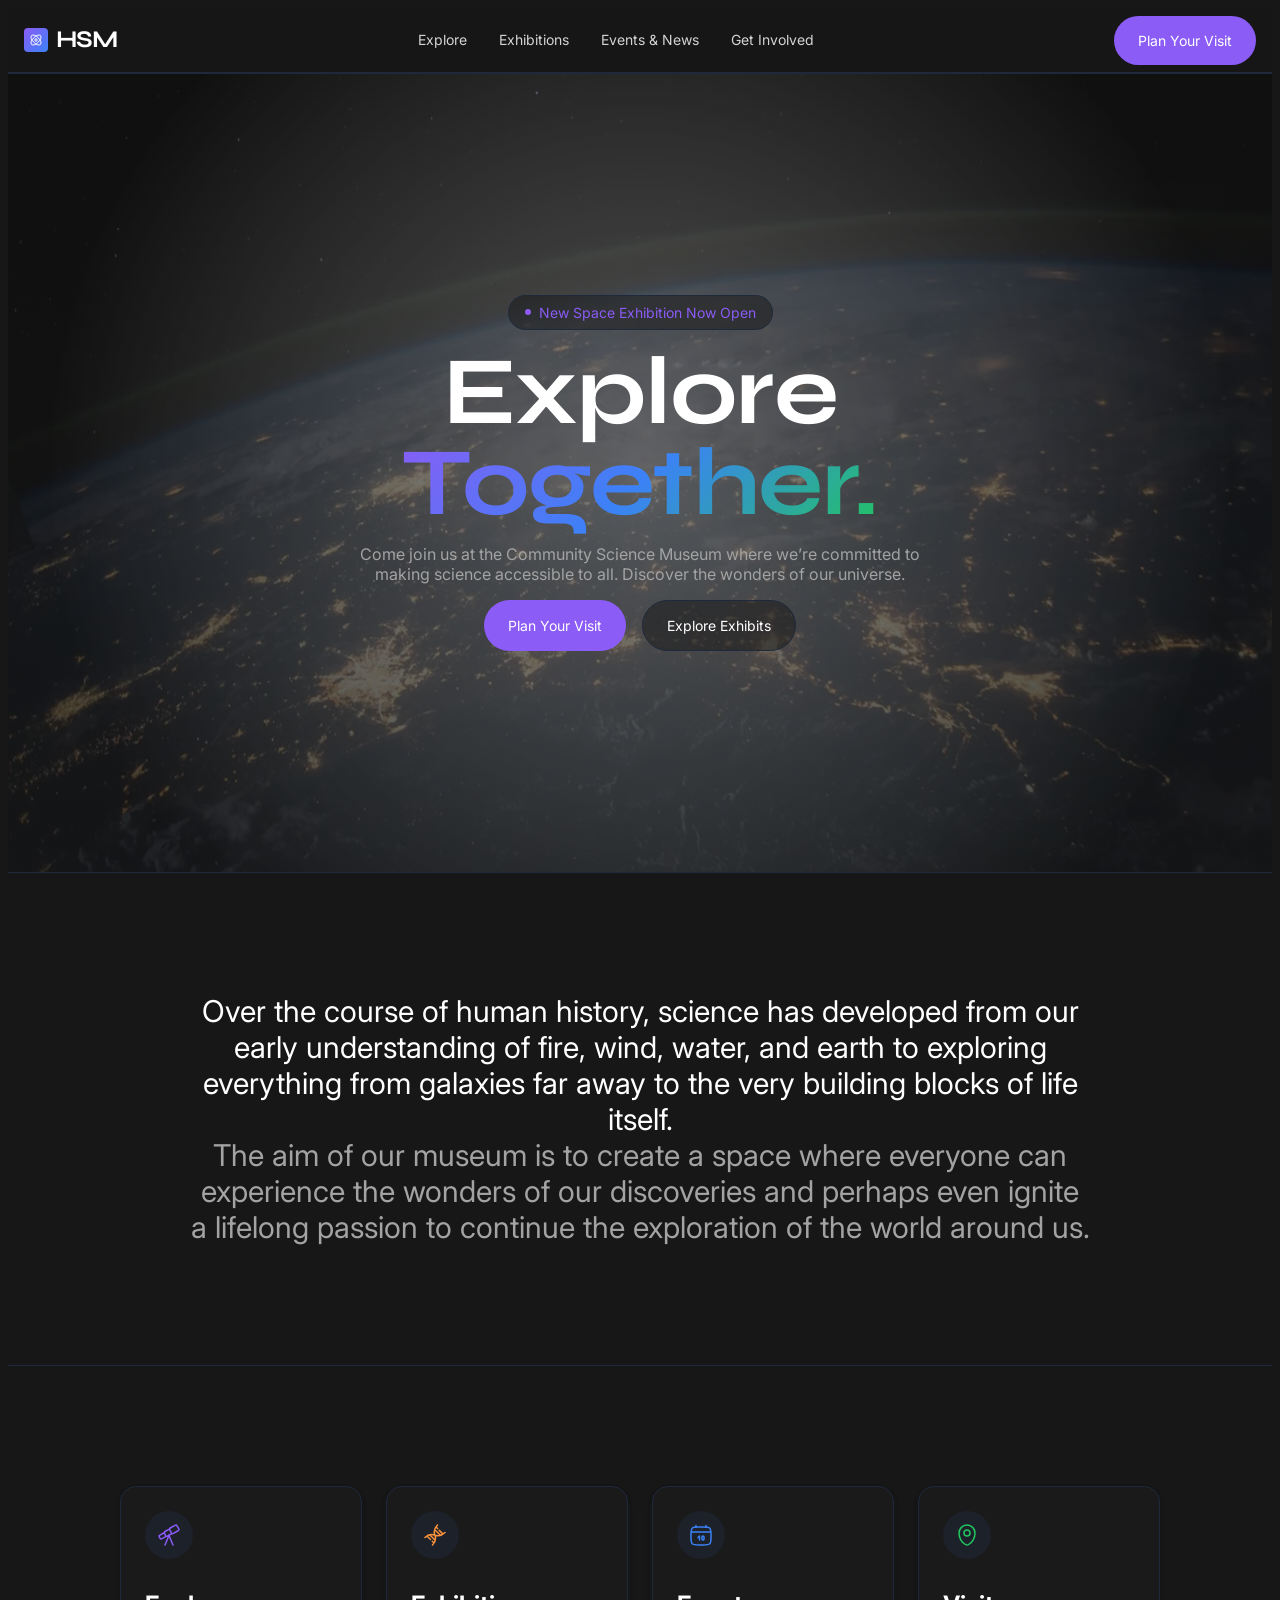
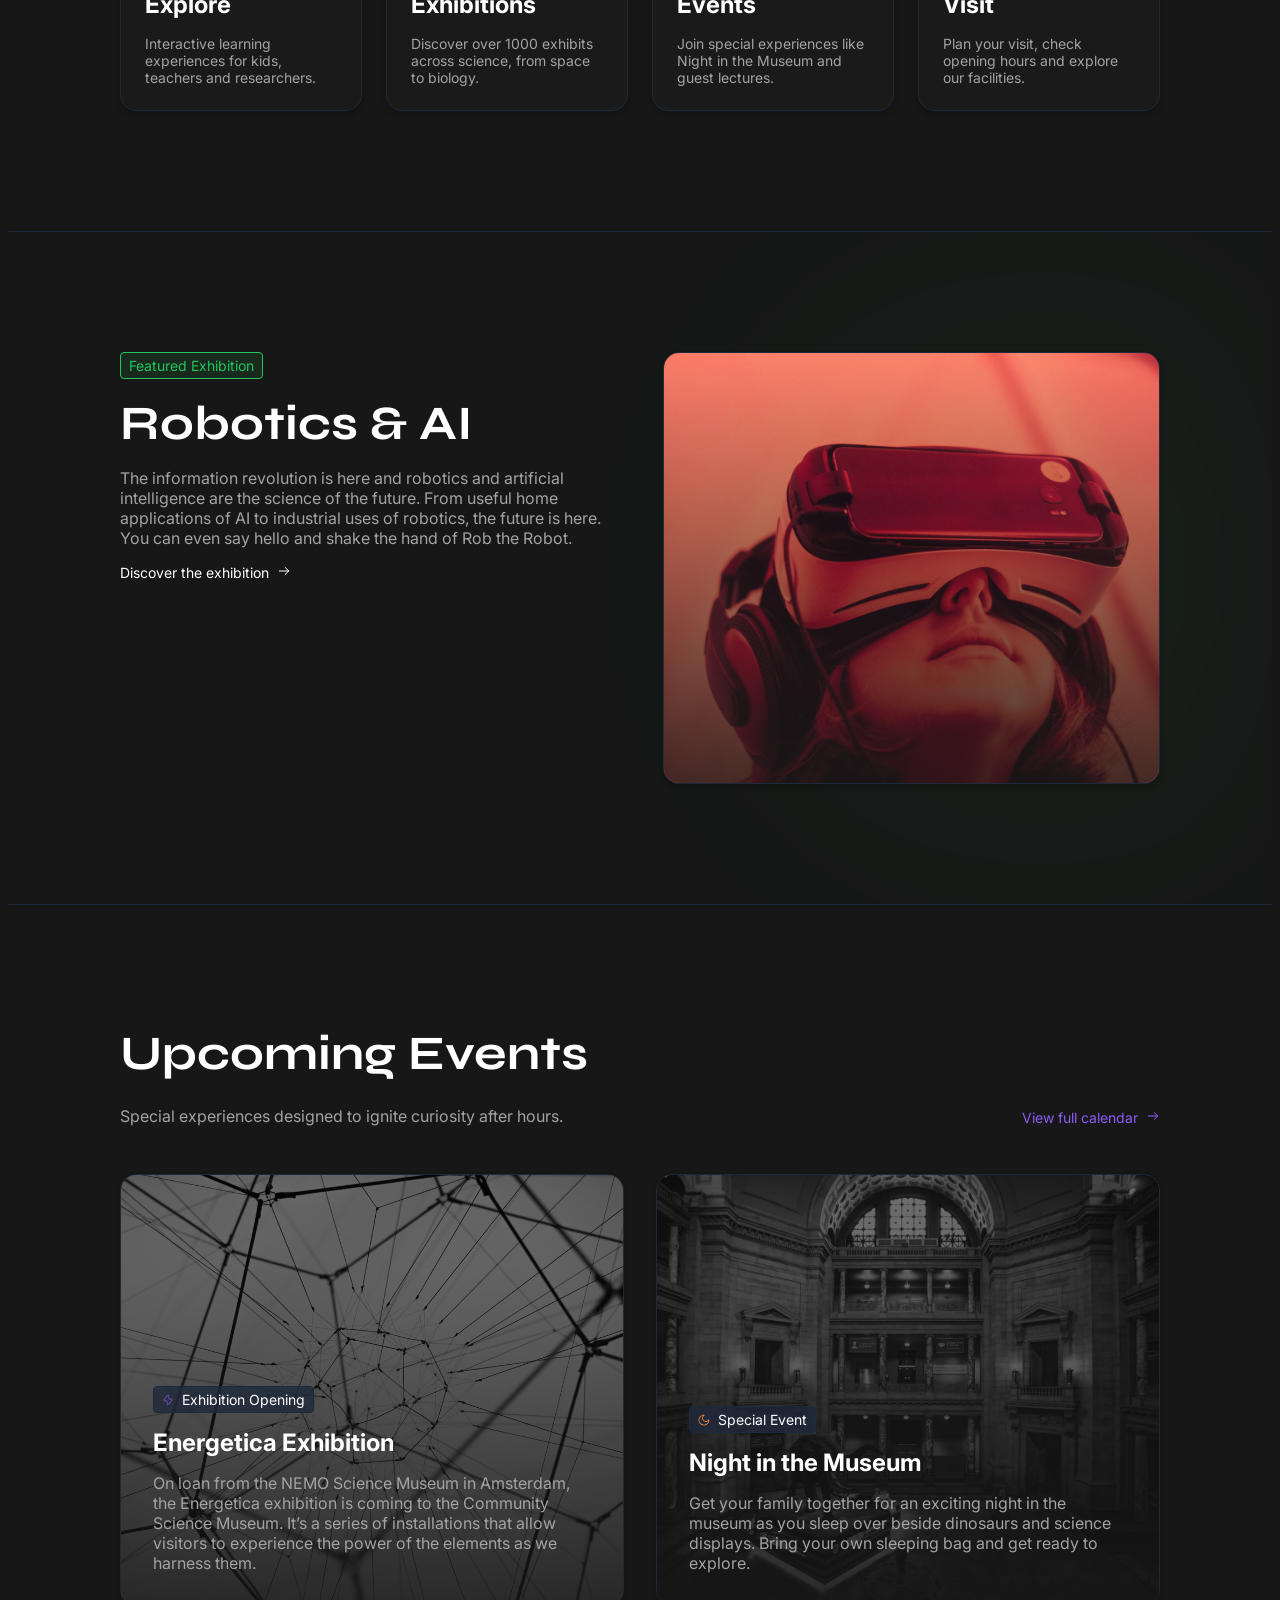
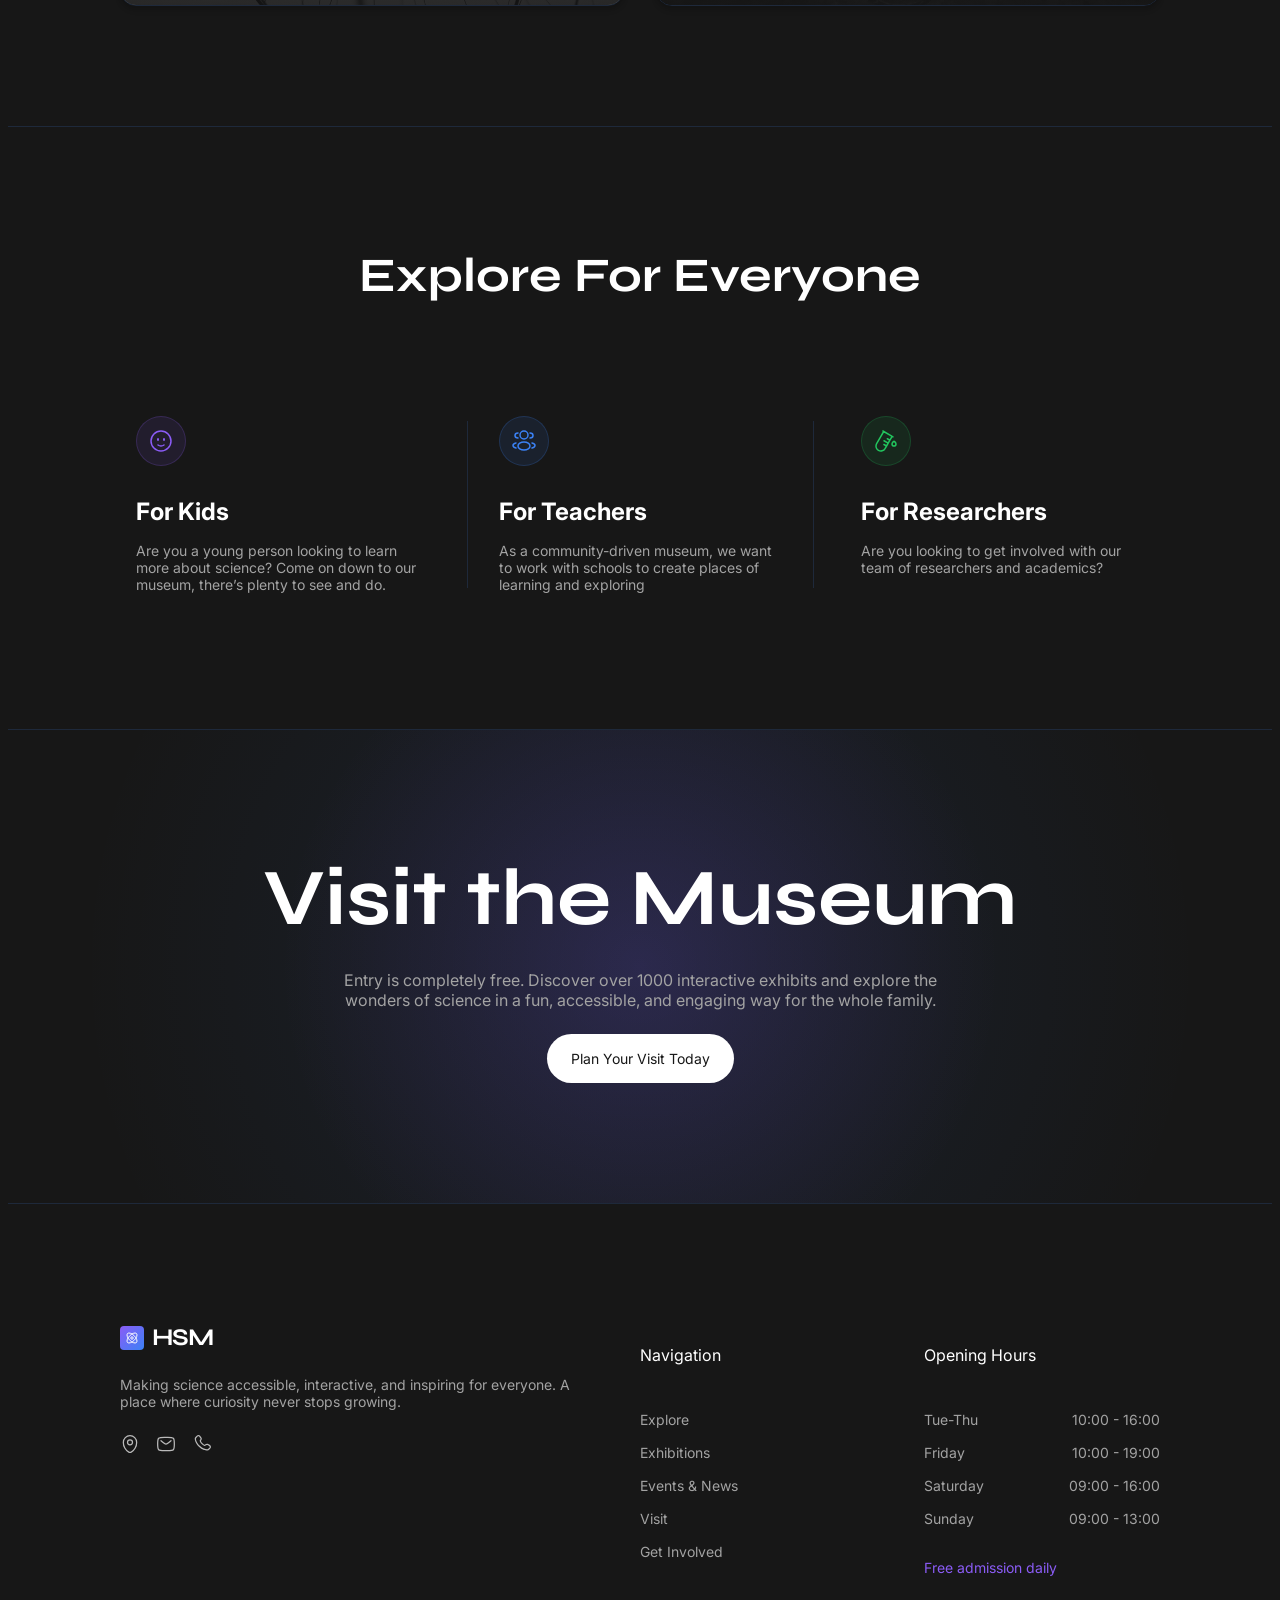
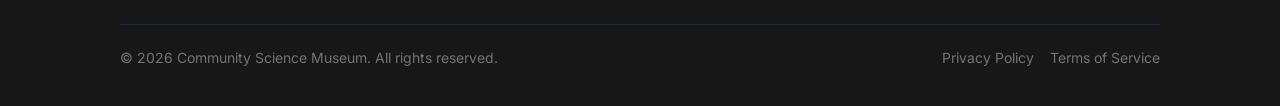
==== commit 9acf7a07: "index.html - ready for desktop" ====
--- a/index.html
+++ b/index.html
@@ -1,4 +1,4 @@
-<!DOCTYPE html>
+<!doctype html>
 <html lang="en">
   <head>
     <meta charset="UTF-8" />
@@ -9,652 +9,719 @@
     />
     <title>Haugesund Science Museum</title>
     <link rel="stylesheet" href="src/css/main.css" />
-  <link rel="preconnect" href="https://fonts.googleapis.com">
-  <link rel="preconnect" href="https://fonts.gstatic.com" crossorigin>
-  <link href="https://fonts.googleapis.com/css2?family=Inter:ital,opsz,wght@0,14..32,100..900;1,14..32,100..900&family=Syne:wght@400..800&display=swap" rel="stylesheet">
-
+    <link rel="preconnect" href="https://fonts.googleapis.com" />
+    <link rel="preconnect" href="https://fonts.gstatic.com" crossorigin />
+    <link
+      href="https://fonts.googleapis.com/css2?family=Inter:ital,opsz,wght@0,14..32,100..900;1,14..32,100..900&family=Syne:wght@400..800&display=swap"
+      rel="stylesheet"
+    />
   </head>
   <body>
-
-<header class="header">
-  <div class="container header__inner">
-
-    <!-- LOGO -->
-    <a href="index.html" class="logo">
-<svg class="icon" viewBox="0 0 24 24" fill="none" stroke="currentColor">
-<rect width="24" height="24" rx="4" fill="url(#paint0_linear_81_333)"/>
-<g clip-path="url(#clip0_81_333)">
-<path d="M16.471 7.52905C17.706 8.76355 16.705 11.7661 14.236 14.2356C11.766 16.7051 8.76354 17.7056 7.52904 16.4711C6.29404 15.2361 7.29504 12.2341 9.76454 9.76455C12.234 7.29505 15.2365 6.29455 16.471 7.52905ZM7.52904 7.52905C6.29404 8.76405 7.29504 11.7666 9.76404 14.2356C12.234 16.7051 15.2365 17.7056 16.471 16.4711C17.706 15.2366 16.705 12.2341 14.2355 9.76455C11.766 7.29505 8.76354 6.29455 7.52904 7.52905Z" stroke="white"/>
-<path d="M13.25 12C13.25 12.3315 13.1183 12.6495 12.8839 12.8839C12.6495 13.1183 12.3315 13.25 12 13.25C11.6685 13.25 11.3505 13.1183 11.1161 12.8839C10.8817 12.6495 10.75 12.3315 10.75 12C10.75 11.6685 10.8817 11.3505 11.1161 11.1161C11.3505 10.8817 11.6685 10.75 12 10.75C12.3315 10.75 12.6495 10.8817 12.8839 11.1161C13.1183 11.3505 13.25 11.6685 13.25 12Z" stroke="white"/>
-</g>
-<defs>
-<linearGradient id="paint0_linear_81_333" x1="0" y1="0" x2="24" y2="24" gradientUnits="userSpaceOnUse">
-<stop stop-color="#8B5CF6"/>
-<stop offset="1" stop-color="#3B82F6"/>
-</linearGradient>
-<clipPath id="clip0_81_333">
-<rect width="12" height="12" fill="white" transform="translate(6 6)"/>
-</clipPath>
-</defs>
-</svg>
-      <span class="logo__text">HSM</span>
-    </a>
-
-    <!-- NAV DESKTOP -->
-    <nav class="nav">
-      <ul class="nav__list">
-        <li><a href="explore.html" class="nav__link text-main-small">Explore</a></li>
-        <li><a href="exhibitions.html" class="nav__link text-main-small">Exhibitions</a></li>
-        <li><a href="events.html" class="nav__link text-main-small">Events & News</a></li>
-        <li><a href="get-involved.html" class="nav__link text-main-small">Get Involved</a></li>
-      </ul>
-    </nav>
-
-    <!-- CTA BUTTON -->
-    <a href="visit.html" class="btn btn--primary">Plan Your Visit</a>
-
-    <!-- MOBILE MENU BUTTON -->
-    <button class="menu-toggle" aria-label="Open menu">
-      <!-- ikonka hamburger -->
-      <svg class="icon" viewBox="0 0 24 24">
-        <path d="M4 6H20M4 12H20M4 18H20" stroke="currentColor" stroke-width="2" stroke-linecap="round"/>
-      </svg>
-    </button>
-
-  </div>
-</header>
-<body>
-<section class="hero">
-
-  <!-- BACKGROUND -->
-  <div class="hero__bg"></div>
-    
-
-
-  <!-- CONTENT -->
-  <div class="container hero__content">
-
-    <!-- EYEBROW -->
-    <div class="eyebrow--badge text-main-small">
-      <span class="dot"></span>
-      New Space Exhibition Now Open
-    </div>
-
-    <!-- TITLE -->
-    <h1>
-      Explore <br />
-      <span class="title-gradient">Together.</span>
-    </h1>
-
-    <!-- TEXT -->
-    <p class="hero__text text-main">
-      Come join us at the Community Science Museum where we’re committed to making science accessible to all. Discover the wonders of our universe.
-    </p>
-
-    <!-- BUTTONS -->
-    <div class="hero__buttons">
-      <a href="visit.html" class="btn btn--primary">Plan Your Visit</a>
-      <a href="exhibitions.html" class="btn btn--secondary">Explore Exhibits</a>
-    </div>
-
-  </div>
-
-</section>
-
-<section class="intro">
-  <div class="container intro__content">
-
-    <p class="intro__lead">
-      Over the course of human history, science has developed from our early understanding of fire, wind, water, and earth to exploring everything from galaxies far away to the very building blocks of life itself.
-    </p>
-
-    <p class="intro__text">
-      The aim of our museum is to create a space where everyone can experience the wonders of our discoveries and perhaps even ignite a lifelong passion to continue the exploration of the world around us.
-    </p>
-
-  </div>
-</section>
-
-        <section class="features section">
-  <div class="container">
-
-    <div class="features__grid">
-
-      <div class="feature-card feature-card--violet">
-        <div class="feature-card__icon-box">
-          <svg class="icon" viewBox="0 0 24 24" fill="none" xmlns="http://www.w3.org/2000/svg">
-<path d="M12.2431 6.18402L8.55914 8.27402C7.72814 8.74602 7.31214 8.98202 7.20414 9.38602C7.09614 9.79002 7.33814 10.202 7.82214 11.026L8.41714 12.041C8.88914 12.843 9.12414 13.244 9.52014 13.35C9.91614 13.456 10.3201 13.226 11.1301 12.767L14.8651 10.647M7.05614 9.72302L3.42414 11.784C2.56714 12.27 2.13914 12.514 2.02714 12.926C1.91514 13.338 2.16214 13.759 2.65614 14.601C3.15014 15.442 3.39714 15.863 3.81714 15.974C4.23714 16.085 4.66514 15.841 5.52114 15.355L9.15414 13.293M21.3441 5.18502L20.2951 3.39902C19.8011 2.55802 19.5541 2.13702 19.1351 2.02602C18.7151 1.91602 18.2871 2.15902 17.4301 2.64502L13.7471 4.73502C12.9151 5.20702 12.5001 5.44302 12.3921 5.84702C12.2831 6.25202 12.5251 6.66402 13.0091 7.48702L14.1291 9.39502C14.6001 10.197 14.8361 10.598 15.2321 10.704C15.6281 10.81 16.0321 10.58 16.8411 10.121L20.5761 8.00102C21.4331 7.51502 21.8611 7.27202 21.9731 6.86002C22.0851 6.44802 21.8381 6.02702 21.3441 5.18502Z" stroke="currentColor" stroke-width="1.5" stroke-linejoin="round"/>
-<path d="M16 22L12 12.5L8 22" stroke="currentColor" stroke-width="1.5" stroke-linecap="round"/>
-</svg>
-        </div>
-        <h3 class="feature-card__title">Explore</h3>
-        <p class="feature-card__text text-main-small">
-          Interactive learning experiences for kids, teachers and researchers.
-        </p>
+    <header class="header">
+      <div class="container header__inner">
+        <a href="index.html" class="logo">
+          <svg
+            width="24"
+            height="24"
+            viewBox="0 0 24 24"
+            fill="none"
+            xmlns="http://www.w3.org/2000/svg"
+          >
+            <rect
+              width="24"
+              height="24"
+              rx="4"
+              fill="url(#paint0_linear_106_435)"
+            />
+            <g clip-path="url(#clip0_106_435)">
+              <path
+                d="M16.471 7.529C17.706 8.7635 16.705 11.766 14.236 14.2355C11.766 16.705 8.76354 17.7055 7.52904 16.471C6.29404 15.236 7.29504 12.234 9.76454 9.7645C12.234 7.295 15.2365 6.2945 16.471 7.529ZM7.52904 7.529C6.29404 8.764 7.29504 11.7665 9.76404 14.2355C12.234 16.705 15.2365 17.7055 16.471 16.471C17.706 15.2365 16.705 12.234 14.2355 9.7645C11.766 7.295 8.76354 6.2945 7.52904 7.529Z"
+                stroke="white"
+              />
+              <path
+                d="M13.25 12C13.25 12.3315 13.1183 12.6495 12.8839 12.8839C12.6495 13.1183 12.3315 13.25 12 13.25C11.6685 13.25 11.3505 13.1183 11.1161 12.8839C10.8817 12.6495 10.75 12.3315 10.75 12C10.75 11.6685 10.8817 11.3505 11.1161 11.1161C11.3505 10.8817 11.6685 10.75 12 10.75C12.3315 10.75 12.6495 10.8817 12.8839 11.1161C13.1183 11.3505 13.25 11.6685 13.25 12Z"
+                stroke="white"
+              />
+            </g>
+            <defs>
+              <linearGradient
+                id="paint0_linear_106_435"
+                x1="0"
+                y1="0"
+                x2="24"
+                y2="24"
+                gradientUnits="userSpaceOnUse"
+              >
+                <stop stop-color="#8B5CF6" />
+                <stop offset="1" stop-color="#3B82F6" />
+              </linearGradient>
+              <clipPath id="clip0_106_435">
+                <rect
+                  width="12"
+                  height="12"
+                  fill="white"
+                  transform="translate(6 6)"
+                />
+              </clipPath>
+            </defs>
+          </svg>
+          <span class="logo__text">HSM</span>
+        </a>
+
+        <nav class="nav">
+          <ul class="nav__list">
+            <li>
+              <a href="explore.html" class="nav__link text-main-small"
+                >Explore</a
+              >
+            </li>
+            <li>
+              <a href="exhibitions.html" class="nav__link text-main-small"
+                >Exhibitions</a
+              >
+            </li>
+            <li>
+              <a href="events.html" class="nav__link text-main-small"
+                >Events & News</a
+              >
+            </li>
+            <li>
+              <a href="get-involved.html" class="nav__link text-main-small"
+                >Get Involved</a
+              >
+            </li>
+          </ul>
+        </nav>
+
+        <a href="visit.html" class="btn btn--primary">Plan Your Visit</a>
+
+        <button class="menu-toggle" aria-label="Open menu">
+          <svg class="icon" viewBox="0 0 24 24">
+            <path
+              d="M4 6H20M4 12H20M4 18H20"
+              stroke="currentColor"
+              stroke-width="2"
+              stroke-linecap="round"
+            />
+          </svg>
+        </button>
       </div>
-
-      <div class="feature-card feature-card--orange">
-        <div class="feature-card__icon-box">
-          <svg class="icon" viewBox="0 0 24 24" fill="none" xmlns="http://www.w3.org/2000/svg">
-<path d="M11.848 12.152L12.046 12.221C15.306 13.343 19.23 12.27 22 9.5M11.848 12.152L11.29 11.961C8.248 10.913 4.585 11.915 2 14.5M11.848 12.152L11.779 11.954C10.657 8.694 11.73 4.77 14.5 2M11.848 12.152L12.039 12.71C13.087 15.751 12.085 19.415 9.5 22M6.765 11.843L11.843 16.922M11.844 6.765L16.922 11.843M4 13L7.5 16.5M19.778 10.89L16.278 7.39M9.305 18.191L10.892 19.778M14.587 5.587L13 4" stroke="currentColor" stroke-width="1.5" stroke-linecap="round"/>
-</svg>
-
-        </div>
-        <h3 class="feature-card__title">Exhibitions</h3>
-        <p class="feature-card__text text-main-small">
-          Discover over 1000 exhibits across science, from space to biology.
-        </p>
+    </header>
+    <main>
+      <section class="hero">
+        <div class="hero__bg"></div>
+
+        <div class="container hero__content">
+          <div class="eyebrow--badge text-main-small">
+            <span class="dot"></span>
+            New Space Exhibition Now Open
+          </div>
+
+          <h1>
+            Explore <br />
+            <span class="title-gradient">Together.</span>
+          </h1>
+
+          <p class="hero__text text-main">
+            Come join us at the Community Science Museum where we’re committed
+            to making science accessible to all. Discover the wonders of our
+            universe.
+          </p>
+
+          <div class="hero__buttons">
+            <a href="visit.html" class="btn btn--primary">Plan Your Visit</a>
+            <a href="exhibitions.html" class="btn btn--secondary"
+              >Explore Exhibits</a
+            >
+          </div>
+        </div>
+      </section>
+
+      <section class="intro">
+        <div class="container intro__content">
+          <p class="intro__lead">
+            Over the course of human history, science has developed from our
+            early understanding of fire, wind, water, and earth to exploring
+            everything from galaxies far away to the very building blocks of
+            life itself.
+          </p>
+
+          <p class="intro__text">
+            The aim of our museum is to create a space where everyone can
+            experience the wonders of our discoveries and perhaps even ignite a
+            lifelong passion to continue the exploration of the world around us.
+          </p>
+        </div>
+      </section>
+
+      <section class="features">
+        <div class="container">
+          <div class="features__grid">
+            <a href="explore.html" class="feature-card feature-card--violet">
+              <div class="feature-card__icon-box">
+                <svg
+                  class="icon"
+                  viewBox="0 0 24 24"
+                  fill="none"
+                  xmlns="http://www.w3.org/2000/svg"
+                >
+                  <path
+                    d="M12.2431 6.18402L8.55914 8.27402C7.72814 8.74602 7.31214 8.98202 7.20414 9.38602C7.09614 9.79002 7.33814 10.202 7.82214 11.026L8.41714 12.041C8.88914 12.843 9.12414 13.244 9.52014 13.35C9.91614 13.456 10.3201 13.226 11.1301 12.767L14.8651 10.647M7.05614 9.72302L3.42414 11.784C2.56714 12.27 2.13914 12.514 2.02714 12.926C1.91514 13.338 2.16214 13.759 2.65614 14.601C3.15014 15.442 3.39714 15.863 3.81714 15.974C4.23714 16.085 4.66514 15.841 5.52114 15.355L9.15414 13.293M21.3441 5.18502L20.2951 3.39902C19.8011 2.55802 19.5541 2.13702 19.1351 2.02602C18.7151 1.91602 18.2871 2.15902 17.4301 2.64502L13.7471 4.73502C12.9151 5.20702 12.5001 5.44302 12.3921 5.84702C12.2831 6.25202 12.5251 6.66402 13.0091 7.48702L14.1291 9.39502C14.6001 10.197 14.8361 10.598 15.2321 10.704C15.6281 10.81 16.0321 10.58 16.8411 10.121L20.5761 8.00102C21.4331 7.51502 21.8611 7.27202 21.9731 6.86002C22.0851 6.44802 21.8381 6.02702 21.3441 5.18502Z"
+                    stroke="currentColor"
+                    stroke-width="1.5"
+                    stroke-linejoin="round"
+                  />
+                  <path
+                    d="M16 22L12 12.5L8 22"
+                    stroke="currentColor"
+                    stroke-width="1.5"
+                    stroke-linecap="round"
+                  />
+                </svg>
+              </div>
+              <h3 class="feature-card__title">Explore</h3>
+              <p class="feature-card__text text-main-small">
+                Interactive learning experiences for kids, teachers and
+                researchers.
+              </p>
+            </a>
+
+            <a
+              href="exhibitions.html"
+              class="feature-card feature-card--orange"
+            >
+              <div class="feature-card__icon-box">
+                <svg
+                  class="icon"
+                  viewBox="0 0 24 24"
+                  fill="none"
+                  xmlns="http://www.w3.org/2000/svg"
+                >
+                  <path
+                    d="M11.848 12.152L12.046 12.221C15.306 13.343 19.23 12.27 22 9.5M11.848 12.152L11.29 11.961C8.248 10.913 4.585 11.915 2 14.5M11.848 12.152L11.779 11.954C10.657 8.694 11.73 4.77 14.5 2M11.848 12.152L12.039 12.71C13.087 15.751 12.085 19.415 9.5 22M6.765 11.843L11.843 16.922M11.844 6.765L16.922 11.843M4 13L7.5 16.5M19.778 10.89L16.278 7.39M9.305 18.191L10.892 19.778M14.587 5.587L13 4"
+                    stroke="currentColor"
+                    stroke-width="1.5"
+                    stroke-linecap="round"
+                  />
+                </svg>
+              </div>
+              <h3 class="feature-card__title">Exhibitions</h3>
+              <p class="feature-card__text text-main-small">
+                Discover over 1000 exhibits across science, from space to
+                biology.
+              </p>
+            </a>
+
+            <a href="events.html" class="feature-card feature-card--blue">
+              <div class="feature-card__icon-box">
+                <svg
+                  class="icon"
+                  viewBox="0 0 24 24"
+                  fill="none"
+                  xmlns="http://www.w3.org/2000/svg"
+                >
+                  <path
+                    d="M2 12C2 8.229 2 6.343 3.172 5.172C4.344 4.001 6.229 4 10 4H14C17.771 4 19.657 4 20.828 5.172C21.999 6.344 22 8.229 22 12V14C22 17.771 22 19.657 20.828 20.828C19.656 21.999 17.771 22 14 22H10C6.229 22 4.343 22 3.172 20.828C2.001 19.656 2 17.771 2 14V12Z"
+                    stroke="currentColor"
+                    stroke-width="1.5"
+                  />
+                  <path
+                    d="M7 4V2.5M17 4V2.5"
+                    stroke="currentColor"
+                    stroke-width="1.5"
+                    stroke-linecap="round"
+                  />
+                  <path
+                    d="M9 14.5L10.5 13V17"
+                    stroke="currentColor"
+                    stroke-width="1.5"
+                    stroke-linecap="round"
+                    stroke-linejoin="round"
+                  />
+                  <path
+                    d="M2.5 9H21.5M13 16V14C13 13.7348 13.1054 13.4804 13.2929 13.2929C13.4804 13.1054 13.7348 13 14 13C14.2652 13 14.5196 13.1054 14.7071 13.2929C14.8946 13.4804 15 13.7348 15 14V16C15 16.2652 14.8946 16.5196 14.7071 16.7071C14.5196 16.8946 14.2652 17 14 17C13.7348 17 13.4804 16.8946 13.2929 16.7071C13.1054 16.5196 13 16.2652 13 16Z"
+                    stroke="currentColor"
+                    stroke-width="1.5"
+                    stroke-linecap="round"
+                  />
+                </svg>
+              </div>
+              <h3 class="feature-card__title">Events</h3>
+              <p class="feature-card__text text-main-small">
+                Join special experiences like Night in the Museum and guest
+                lectures.
+              </p>
+            </a>
+
+            <a href="visit.html" class="feature-card feature-card--green">
+              <div class="feature-card__icon-box">
+                <svg
+                  class="icon"
+                  viewBox="0 0 24 24"
+                  fill="none"
+                  xmlns="http://www.w3.org/2000/svg"
+                >
+                  <path
+                    d="M4 10.143C4 5.646 7.582 2 12 2C16.418 2 20 5.646 20 10.143C20 14.605 17.447 19.813 13.463 21.674C13.0051 21.8884 12.5056 21.9996 12 21.9996C11.4944 21.9996 10.9949 21.8884 10.537 21.674C6.553 19.812 4 14.606 4 10.144V10.143Z"
+                    stroke="currentColor"
+                    stroke-width="1.5"
+                  />
+                  <path
+                    d="M12 13C13.6569 13 15 11.6569 15 10C15 8.34315 13.6569 7 12 7C10.3431 7 9 8.34315 9 10C9 11.6569 10.3431 13 12 13Z"
+                    stroke="currentColor"
+                    stroke-width="1.5"
+                  />
+                </svg>
+              </div>
+              <h3 class="feature-card__title">Visit</h3>
+              <p class="feature-card__text text-main-small">
+                Plan your visit, check opening hours and explore our facilities.
+              </p>
+            </a>
+          </div>
+        </div>
+      </section>
+
+      <section class="content-split content-split--green">
+        <div class="container content-split__inner">
+          <div class="content-split__content">
+            <div class="eyebrow eyebrow--simple text-main-small">
+              Featured Exhibition
+            </div>
+
+            <h2 class="content-split__title">Robotics & AI</h2>
+
+            <p class="content-split__text text-main">
+              The information revolution is here and robotics and artificial
+              intelligence are the science of the future. From useful home
+              applications of AI to industrial uses of robotics, the future is
+              here. You can even say hello and shake the hand of Rob the Robot.
+            </p>
+
+            <a href="exhibitions.html#robotics-ai" class="btn btn--tertiary">
+              Discover the exhibition
+              <span class="btn__icon">
+                <svg
+                  width="14"
+                  height="14"
+                  viewBox="0 0 14 14"
+                  fill="none"
+                  xmlns="http://www.w3.org/2000/svg"
+                >
+                  <path
+                    d="M2.3335 7H11.6668M11.6668 7L8.16683 3.5M11.6668 7L8.16683 10.5"
+                    stroke="currentColor"
+                    stroke-linecap="round"
+                    stroke-linejoin="round"
+                  />
+                </svg>
+              </span>
+            </a>
+          </div>
+
+          <div class="content-split__media">
+            <img
+              src="assets/images/person-vr-headset.webp"
+              alt="Person wearing a VR headset and headphones, engaged in interactive learning."
+            />
+          </div>
+        </div>
+      </section>
+
+      <section class="events">
+        <div class="container events__content">
+          <div class="section-header">
+            <div class="section-header__content">
+              <h2 class="section-header__title">Upcoming Events</h2>
+              <p class="section-header__text text-main">
+                Special experiences designed to ignite curiosity after hours.
+              </p>
+            </div>
+
+            <a href="events.html" class="btn btn--tertiary section-header__btn">
+              View full calendar
+              <span class="btn__icon">
+                <svg
+                  width="14"
+                  height="14"
+                  viewBox="0 0 14 14"
+                  fill="none"
+                  xmlns="http://www.w3.org/2000/svg"
+                >
+                  <path
+                    d="M2.3335 7H11.6668M11.6668 7L8.16683 3.5M11.6668 7L8.16683 10.5"
+                    stroke="currentColor"
+                    stroke-linecap="round"
+                    stroke-linejoin="round"
+                  />
+                </svg>
+              </span>
+            </a>
+          </div>
+
+          <div class="events__grid">
+            <a href="events.html#energetica-exhibition" class="event-card">
+              <div class="event-card__media">
+                <img
+                  src="assets/images/abstract-network-structure.webp"
+                  alt="Energetica Exhibition. Abstract geometric structure of interconnected lines and nodes, representing technology"
+                />
+                <div class="event-card__overlay"></div>
+              </div>
+
+              <div class="event-card__content">
+                <div class="event-card__tag">
+                  <svg
+                    class="event-card__icon"
+                    viewBox="0 0 12 12"
+                    fill="none"
+                    xmlns="http://www.w3.org/2000/svg"
+                  >
+                    <path
+                      d="M2.83518 4.95711L4.36618 2.88561C5.35568 1.54661 5.85068 0.877111 6.31218 1.01861C6.77368 1.16011 6.77368 1.98111 6.77368 3.62361V3.77861C6.77368 4.37111 6.77368 4.66711 6.96318 4.85261L6.97318 4.86261C7.16668 5.04411 7.47468 5.04411 8.09118 5.04411C9.20118 5.04411 9.75568 5.04411 9.94318 5.38061L9.95218 5.39761C10.1292 5.73911 9.80768 6.17411 9.16518 7.04261L7.63418 9.11461C6.64418 10.4536 6.14968 11.1231 5.68818 10.9816C5.22668 10.8401 5.22668 10.0191 5.22668 8.37661V8.22161C5.22668 7.62911 5.22668 7.33311 5.03718 7.14761L5.02718 7.13761C4.83368 6.95611 4.52568 6.95611 3.90918 6.95611C2.79918 6.95611 2.24468 6.95611 2.05768 6.61961L2.04818 6.60261C1.87118 6.26111 2.19268 5.82661 2.83518 4.95761V4.95711Z"
+                      stroke="currentColor"
+                      stroke-width="0.75"
+                    />
+                  </svg>
+
+                  <span class="text-main-small">Exhibition Opening</span>
+                </div>
+
+                <h3 class="event-card__title">Energetica Exhibition</h3>
+
+                <p class="event-card__text text-main">
+                  On loan from the NEMO Science Museum in Amsterdam, the
+                  Energetica exhibition is coming to the Community Science
+                  Museum. It’s a series of installations that allow visitors to
+                  experience the power of the elements as we harness them.
+                </p>
+              </div>
+            </a>
+
+            <a
+              href="events.html#night-in-the-museum"
+              class="event-card event-card--orange"
+            >
+              <div class="event-card__media">
+                <img
+                  src="assets/images/science-museum-elephant-exhibit.webp"
+                  alt="Night in the Museum. Spacious science museum hall with a prominent elephant exhibit. A visitor observes the museum exhibition"
+                />
+                <div class="event-card__overlay"></div>
+              </div>
+
+              <div class="event-card__content">
+                <div class="event-card__tag">
+                  <svg
+                    class="event-card__icon"
+                    viewBox="0 0 12 12"
+                    fill="none"
+                    xmlns="http://www.w3.org/2000/svg"
+                  >
+                    <path
+                      d="M10.625 6C10.625 7.22663 10.1377 8.40301 9.27037 9.27037C8.40301 10.1377 7.22663 10.625 6 10.625V11.375C8.9685 11.375 11.375 8.9685 11.375 6H10.625ZM6 10.625C4.77337 10.625 3.59699 10.1377 2.72963 9.27037C1.86228 8.40301 1.375 7.22663 1.375 6H0.625C0.625 8.9685 3.0315 11.375 6 11.375V10.625ZM1.375 6C1.375 4.77337 1.86228 3.59699 2.72963 2.72963C3.59699 1.86228 4.77337 1.375 6 1.375V0.625C3.0315 0.625 0.625 3.0315 0.625 6H1.375ZM7.75 7.125C6.9875 7.125 6.25624 6.8221 5.71707 6.28293C5.1779 5.74376 4.875 5.0125 4.875 4.25H4.125C4.125 5.21141 4.50692 6.13344 5.18674 6.81326C5.86656 7.49308 6.78859 7.875 7.75 7.875V7.125ZM10.2125 5.7345C9.95666 6.15882 9.59549 6.50983 9.16404 6.75346C8.73258 6.99708 8.24549 7.12507 7.75 7.125V7.875C8.37469 7.87518 8.98883 7.71393 9.53285 7.40688C10.0769 7.09983 10.5323 6.6574 10.855 6.1225L10.2125 5.7345ZM4.875 4.25C4.87493 3.75451 5.00292 3.26742 5.24654 2.83596C5.49017 2.40451 5.84118 2.04334 6.2655 1.7875L5.8775 1.1455C5.34268 1.46814 4.90029 1.9235 4.59324 2.46743C4.2862 3.01136 4.1249 3.62539 4.125 4.25H4.875ZM6 1.375C5.97487 1.37452 5.95009 1.36905 5.92709 1.35893C5.90409 1.3488 5.88332 1.33421 5.866 1.316C5.84492 1.29483 5.83064 1.26784 5.825 1.2385C5.823 1.223 5.824 1.178 5.8775 1.1455L6.2655 1.7875C6.517 1.6355 6.598 1.357 6.5685 1.138C6.5375 0.9105 6.3585 0.625 6 0.625V1.375ZM10.855 6.1225C10.822 6.176 10.777 6.177 10.7615 6.175C10.7322 6.16936 10.7052 6.15508 10.684 6.134C10.6658 6.11668 10.6512 6.09591 10.6411 6.07291C10.6309 6.04991 10.6255 6.02513 10.625 6H11.375C11.375 5.6415 11.0895 5.4625 10.862 5.4315C10.643 5.402 10.3645 5.483 10.2125 5.7345L10.855 6.1225Z"
+                      fill="currentColor"
+                    />
+                  </svg>
+                  <span class="text-main-small">Special Event</span>
+                </div>
+
+                <h3 class="event-card__title">Night in the Museum</h3>
+
+                <p class="event-card__text text-main">
+                  Get your family together for an exciting night in the museum
+                  as you sleep over beside dinosaurs and science displays. Bring
+                  your own sleeping bag and get ready to explore.
+                </p>
+              </div>
+            </a>
+          </div>
+        </div>
+      </section>
+
+      <section class="explore">
+        <div class="container explore__content">
+          <h2 class="section-header__title">Explore For Everyone</h2>
+
+          <div class="explore__grid">
+            <a
+              href="explore.html#for-kids"
+              class="feature-card feature-card--no-border"
+            >
+              <div class="feature-card__icon-box">
+                <svg
+                  class="icon"
+                  viewBox="0 0 24 24"
+                  fill="none"
+                  xmlns="http://www.w3.org/2000/svg"
+                >
+                  <path
+                    d="M12 22C17.5228 22 22 17.5228 22 12C22 6.47715 17.5228 2 12 2C6.47715 2 2 6.47715 2 12C2 17.5228 6.47715 22 12 22Z"
+                    stroke="currentColor"
+                    stroke-width="1.5"
+                  />
+                  <path
+                    d="M9 16C9.85 16.63 10.885 17 12 17C13.115 17 14.15 16.63 15 16"
+                    stroke="currentColor"
+                    stroke-width="1.5"
+                    stroke-linecap="round"
+                  />
+                  <path
+                    d="M16 10.5C16 11.328 15.552 12 15 12C14.448 12 14 11.328 14 10.5C14 9.672 14.448 9 15 9C15.552 9 16 9.672 16 10.5Z"
+                    fill="currentColor"
+                  />
+                  <path
+                    d="M9 12C9.55228 12 10 11.3284 10 10.5C10 9.67157 9.55228 9 9 9C8.44772 9 8 9.67157 8 10.5C8 11.3284 8.44772 12 9 12Z"
+                    fill="currentColor"
+                  />
+                </svg>
+              </div>
+              <h3 class="feature-card__title">For Kids</h3>
+              <p class="feature-card__text text-main-small">
+                Are you a young person looking to learn more about science? Come
+                on down to our museum, there’s plenty to see and do.
+              </p>
+            </a>
+
+            <a
+              href="explore.html#for-teachers"
+              class="feature-card feature-card--no-border feature-card--blue"
+            >
+              <div class="feature-card__icon-box">
+                <svg
+                  class="icon"
+                  viewBox="0 0 24 24"
+                  fill="none"
+                  xmlns="http://www.w3.org/2000/svg"
+                >
+                  <path
+                    d="M12 10C14.2091 10 16 8.20914 16 6C16 3.79086 14.2091 2 12 2C9.79086 2 8 3.79086 8 6C8 8.20914 9.79086 10 12 10Z"
+                    stroke="currentColor"
+                    stroke-width="1.5"
+                  />
+                  <path
+                    d="M18 9C19.657 9 21 7.88 21 6.5C21 5.12 19.657 4 18 4M6 9C4.343 9 3 7.88 3 6.5C3 5.12 4.343 4 6 4"
+                    stroke="currentColor"
+                    stroke-width="1.5"
+                    stroke-linecap="round"
+                  />
+                  <path
+                    d="M12 21C15.3137 21 18 19.2091 18 17C18 14.7909 15.3137 13 12 13C8.68629 13 6 14.7909 6 17C6 19.2091 8.68629 21 12 21Z"
+                    stroke="currentColor"
+                    stroke-width="1.5"
+                  />
+                  <path
+                    d="M20 19C21.754 18.615 23 17.641 23 16.5C23 15.359 21.754 14.385 20 14M4 19C2.246 18.615 1 17.641 1 16.5C1 15.359 2.246 14.385 4 14"
+                    stroke="currentColor"
+                    stroke-width="1.5"
+                    stroke-linecap="round"
+                  />
+                </svg>
+              </div>
+              <h3 class="feature-card__title">For Teachers</h3>
+              <p class="feature-card__text text-main-small">
+                As a community-driven museum, we want to work with schools to
+                create places of learning and exploring
+              </p>
+            </a>
+
+            <a
+              href="explore.html#for-researchers"
+              class="feature-card feature-card--no-border feature-card--green"
+            >
+              <div class="feature-card__icon-box">
+                <svg
+                  class="icon"
+                  viewBox="0 0 24 24"
+                  fill="none"
+                  xmlns="http://www.w3.org/2000/svg"
+                >
+                  <path
+                    d="M9.74923 2.494L18.1592 7.32M18.1592 7.32L15.9022 11.216M18.1592 7.32L19.0002 7.804M12.5502 17.001L11.0552 19.581C10.4093 20.6931 9.34894 21.5038 8.10642 21.8356C6.8639 22.1673 5.54053 21.9931 4.42623 21.351C3.87502 21.0348 3.39165 20.6129 3.00388 20.1095C2.61611 19.606 2.33155 19.031 2.16655 18.4173C2.00154 17.8037 1.95933 17.1635 2.04233 16.5334C2.12533 15.9034 2.33192 15.296 2.65023 14.746L9.75023 2.494L8.91323 2M12.5502 17.001L14.1892 14.174L15.9022 11.216M12.5502 17.001L9.93723 15.497M15.9022 11.216L13.3442 9.745M14.1882 14.174L9.98523 11.756"
+                    stroke="currentColor"
+                    stroke-width="1.5"
+                    stroke-linecap="round"
+                  />
+                  <path
+                    d="M22 14.9169C22 16.0669 21.105 16.9999 20 16.9999C18.895 16.9999 18 16.0669 18 14.9169C18 14.1969 18.783 13.2359 19.37 12.6169C19.4505 12.5303 19.548 12.4612 19.6564 12.4139C19.7648 12.3667 19.8818 12.3423 20 12.3423C20.1182 12.3423 20.2352 12.3667 20.3436 12.4139C20.452 12.4612 20.5495 12.5303 20.63 12.6169C21.217 13.2359 22 14.1969 22 14.9169Z"
+                    stroke="currentColor"
+                    stroke-width="1.5"
+                  />
+                </svg>
+              </div>
+              <h3 class="feature-card__title">For Researchers</h3>
+              <p class="feature-card__text text-main-small">
+                Are you looking to get involved with our team of researchers and
+                academics?
+              </p>
+            </a>
+          </div>
+        </div>
+      </section>
+
+      <section class="cta">
+        <div class="cta__background"></div>
+
+        <div class="container cta__content">
+          <h2 class="cta__title">Visit the Museum</h2>
+
+          <p class="cta__text text-main">
+            Entry is completely free. Discover over 1000 interactive exhibits
+            and explore the wonders of science in a fun, accessible, and
+            engaging way for the whole family.
+          </p>
+
+          <a href="visit.html" class="btn btn--primary-negative">
+            Plan Your Visit Today
+          </a>
+        </div>
+      </section>
+    </main>
+
+    <footer class="footer">
+      <div class="container footer__container">
+        <div class="footer__top">
+          <div class="footer__column footer__brand">
+            <a href="index.html" class="logo">
+              <svg
+                width="24"
+                height="24"
+                viewBox="0 0 24 24"
+                fill="none"
+                xmlns="http://www.w3.org/2000/svg"
+              >
+                <rect
+                  width="24"
+                  height="24"
+                  rx="4"
+                  fill="url(#paint0_linear_106_435)"
+                />
+                <g clip-path="url(#clip0_106_435)">
+                  <path
+                    d="M16.471 7.529C17.706 8.7635 16.705 11.766 14.236 14.2355C11.766 16.705 8.76354 17.7055 7.52904 16.471C6.29404 15.236 7.29504 12.234 9.76454 9.7645C12.234 7.295 15.2365 6.2945 16.471 7.529ZM7.52904 7.529C6.29404 8.764 7.29504 11.7665 9.76404 14.2355C12.234 16.705 15.2365 17.7055 16.471 16.471C17.706 15.2365 16.705 12.234 14.2355 9.7645C11.766 7.295 8.76354 6.2945 7.52904 7.529Z"
+                    stroke="white"
+                  />
+                  <path
+                    d="M13.25 12C13.25 12.3315 13.1183 12.6495 12.8839 12.8839C12.6495 13.1183 12.3315 13.25 12 13.25C11.6685 13.25 11.3505 13.1183 11.1161 12.8839C10.8817 12.6495 10.75 12.3315 10.75 12C10.75 11.6685 10.8817 11.3505 11.1161 11.1161C11.3505 10.8817 11.6685 10.75 12 10.75C12.3315 10.75 12.6495 10.8817 12.8839 11.1161C13.1183 11.3505 13.25 11.6685 13.25 12Z"
+                    stroke="white"
+                  />
+                </g>
+                <defs>
+                  <linearGradient
+                    id="paint0_linear_106_435"
+                    x1="0"
+                    y1="0"
+                    x2="24"
+                    y2="24"
+                    gradientUnits="userSpaceOnUse"
+                  >
+                    <stop stop-color="#8B5CF6" />
+                    <stop offset="1" stop-color="#3B82F6" />
+                  </linearGradient>
+                  <clipPath id="clip0_106_435">
+                    <rect
+                      width="12"
+                      height="12"
+                      fill="white"
+                      transform="translate(6 6)"
+                    />
+                  </clipPath>
+                </defs>
+              </svg>
+              <span class="logo__text">HSM</span>
+            </a>
+
+            <p class="footer__text text-main-small">
+              Making science accessible, interactive, and inspiring for
+              everyone. A place where curiosity never stops growing.
+            </p>
+
+            <div class="footer__socials">
+              <svg
+                class="icon"
+                viewBox="0 0 24 24"
+                fill="none"
+                xmlns="http://www.w3.org/2000/svg"
+              >
+                <path
+                  d="M4 10.143C4 5.646 7.582 2 12 2C16.418 2 20 5.646 20 10.143C20 14.605 17.447 19.813 13.463 21.674C13.0051 21.8884 12.5056 21.9996 12 21.9996C11.4944 21.9996 10.9949 21.8884 10.537 21.674C6.553 19.812 4 14.606 4 10.144V10.143Z"
+                  stroke="currentColor"
+                  stroke-width="1.5"
+                />
+                <path
+                  d="M12 13C13.6569 13 15 11.6569 15 10C15 8.34315 13.6569 7 12 7C10.3431 7 9 8.34315 9 10C9 11.6569 10.3431 13 12 13Z"
+                  stroke="currentColor"
+                  stroke-width="1.5"
+                />
+              </svg>
+              <svg
+                class="icon"
+                viewBox="0 0 20 20"
+                fill="none"
+                xmlns="http://www.w3.org/2000/svg"
+              >
+                <path
+                  d="M1.6665 9.99992C1.6665 6.85742 1.6665 5.28575 2.64317 4.30992C3.61984 3.33409 5.19067 3.33325 8.33317 3.33325H11.6665C14.809 3.33325 16.3807 3.33325 17.3565 4.30992C18.3323 5.28659 18.3332 6.85742 18.3332 9.99992C18.3332 13.1424 18.3332 14.7141 17.3565 15.6899C16.3798 16.6658 14.809 16.6666 11.6665 16.6666H8.33317C5.19067 16.6666 3.619 16.6666 2.64317 15.6899C1.66734 14.7133 1.6665 13.1424 1.6665 9.99992Z"
+                  stroke="currentColor"
+                  stroke-width="1.25"
+                />
+                <path
+                  d="M5 6.6665L6.79917 8.1665C8.33 9.4415 9.095 10.079 10 10.079C10.905 10.079 11.6708 9.4415 13.2008 8.16567L15 6.6665"
+                  stroke="currentColor"
+                  stroke-width="1.25"
+                  stroke-linecap="round"
+                />
+              </svg>
+              <svg
+                class="icon"
+                viewBox="0 0 20 20"
+                fill="none"
+                xmlns="http://www.w3.org/2000/svg"
+              >
+                <path
+                  d="M13.8573 11.5757L14.2373 11.1982L13.3548 10.3116L12.9765 10.6891L13.8573 11.5757ZM15.5115 11.0399L17.104 11.9057L17.6998 10.8074L16.1082 9.94238L15.5115 11.0399ZM17.4098 13.6257L16.2265 14.8032L17.1073 15.6891L18.2907 14.5124L17.4098 13.6257ZM15.5048 15.1816C14.2965 15.2949 11.1715 15.1941 7.78649 11.8291L6.90482 12.7149C10.5982 16.3874 14.114 16.5674 15.6215 16.4266L15.5048 15.1816ZM7.78649 11.8291C4.56065 8.62072 4.02565 5.92322 3.95899 4.75239L2.71065 4.82322C2.79399 6.29655 3.45649 9.28655 6.90482 12.7149L7.78649 11.8291ZM8.93232 6.67905L9.17149 6.44072L8.29149 5.55488L8.05232 5.79239L8.93232 6.67905ZM9.36149 3.41155L8.31149 2.00822L7.31065 2.75822L8.36065 4.16072L9.36149 3.41155ZM4.77732 1.70239L3.46899 3.00239L4.35065 3.88905L5.65815 2.58905L4.77732 1.70239ZM8.49232 6.23572C8.05065 5.79239 8.05065 5.79239 8.05065 5.79405H8.04899L8.04649 5.79738C8.00688 5.83731 7.97143 5.88115 7.94065 5.92822C7.89565 5.99488 7.84649 6.08239 7.80482 6.19322C7.70338 6.47932 7.67811 6.78689 7.73149 7.08572C7.84315 7.80655 8.33982 8.75905 9.61149 10.0241L10.4932 9.13739C9.30232 7.95405 9.01899 7.23405 8.96649 6.89405C8.94149 6.73238 8.96732 6.65239 8.97482 6.63405C8.97982 6.62294 8.97982 6.62127 8.97482 6.62905C8.96739 6.64055 8.95903 6.65142 8.94982 6.66155L8.94149 6.66988L8.93315 6.67738L8.49232 6.23572ZM9.61149 10.0241C10.884 11.2891 11.8415 11.7824 12.5632 11.8924C12.9323 11.9491 13.2298 11.9041 13.4557 11.8199C13.5822 11.7736 13.7003 11.7072 13.8057 11.6232L13.8473 11.5857L13.8532 11.5807L13.8557 11.5782L13.8565 11.5766C13.8565 11.5766 13.8573 11.5757 13.4165 11.1324C12.9748 10.6891 12.9773 10.6882 12.9773 10.6882L12.979 10.6866L12.9807 10.6849L12.9857 10.6807L12.994 10.6724L13.0257 10.6474C13.0334 10.6424 13.0315 10.6429 13.0198 10.6491C12.999 10.6566 12.9173 10.6824 12.7532 10.6574C12.4082 10.6041 11.6832 10.3207 10.4932 9.13739L9.61149 10.0241ZM8.31149 2.00739C7.46149 0.874052 5.79149 0.694052 4.77732 1.70239L5.65815 2.58905C6.10149 2.14822 6.88815 2.19405 7.31065 2.75822L8.31149 2.00739ZM3.95982 4.75322C3.94315 4.46489 4.07565 4.16322 4.35065 3.88989L3.46815 3.00322C3.02065 3.44822 2.66815 4.07822 2.71065 4.82322L3.95982 4.75322ZM16.2265 14.8032C15.9982 15.0316 15.7515 15.1599 15.5057 15.1824L15.6215 16.4266C16.234 16.3691 16.7348 16.0607 17.1082 15.6899L16.2265 14.8032ZM9.17149 6.44072C9.99232 5.62489 10.0532 4.33572 9.36232 3.41238L8.36149 4.16155C8.69732 4.61072 8.64732 5.19988 8.29065 5.55572L9.17149 6.44072ZM17.1048 11.9066C17.7857 12.2766 17.8915 13.1482 17.4107 13.6266L18.2923 14.5124C19.409 13.4016 19.0648 11.5491 17.7007 10.8082L17.1048 11.9066ZM14.2373 11.1991C14.5573 10.8807 15.0723 10.8024 15.5123 11.0407L16.109 9.94322C15.2057 9.45155 14.0857 9.58739 13.3557 10.3124L14.2373 11.1991Z"
+                  fill="currentColor"
+                />
+              </svg>
+            </div>
+          </div>
+
+          <nav class="footer__column" aria-label="Footer">
+            <h4 class="footer__title text-main">Navigation</h4>
+            <ul class="footer__list text-main-small">
+              <li><a href="explore.html">Explore</a></li>
+              <li><a href="exhibitions.html">Exhibitions</a></li>
+              <li><a href="events.html">Events & News</a></li>
+              <li><a href="visit.html">Visit</a></li>
+              <li><a href="get-involved.html">Get Involved</a></li>
+            </ul>
+          </nav>
+
+          <div class="footer__column">
+            <h4 class="footer__title text-main">Opening Hours</h4>
+
+            <div class="footer__hours text-main-small">
+              <div><span>Tue-Thu</span><span>10:00 - 16:00</span></div>
+              <div><span>Friday</span><span>10:00 - 19:00</span></div>
+              <div><span>Saturday</span><span>09:00 - 16:00</span></div>
+              <div><span>Sunday</span><span>09:00 - 13:00</span></div>
+            </div>
+
+            <p class="footer__caption text-main-small">Free admission daily</p>
+          </div>
+        </div>
+
+        <div class="footer__bottom">
+          <p class="footer__copyright text-main-small">
+            © 2026 Community Science Museum. All rights reserved.
+          </p>
+
+          <div class="footer__legal text text-main-small">
+            <a href="#">Privacy Policy</a>
+            <a href="#">Terms of Service</a>
+          </div>
+        </div>
       </div>
-
-      <div class="feature-card feature-card--blue">
-        <div class="feature-card__icon-box">
-          <svg class="icon" viewBox="0 0 24 24" fill="none" xmlns="http://www.w3.org/2000/svg">
-<path d="M2 12C2 8.229 2 6.343 3.172 5.172C4.344 4.001 6.229 4 10 4H14C17.771 4 19.657 4 20.828 5.172C21.999 6.344 22 8.229 22 12V14C22 17.771 22 19.657 20.828 20.828C19.656 21.999 17.771 22 14 22H10C6.229 22 4.343 22 3.172 20.828C2.001 19.656 2 17.771 2 14V12Z" stroke="currentColor" stroke-width="1.5"/>
-<path d="M7 4V2.5M17 4V2.5" stroke="currentColor" stroke-width="1.5" stroke-linecap="round"/>
-<path d="M9 14.5L10.5 13V17" stroke="currentColor" stroke-width="1.5" stroke-linecap="round" stroke-linejoin="round"/>
-<path d="M2.5 9H21.5M13 16V14C13 13.7348 13.1054 13.4804 13.2929 13.2929C13.4804 13.1054 13.7348 13 14 13C14.2652 13 14.5196 13.1054 14.7071 13.2929C14.8946 13.4804 15 13.7348 15 14V16C15 16.2652 14.8946 16.5196 14.7071 16.7071C14.5196 16.8946 14.2652 17 14 17C13.7348 17 13.4804 16.8946 13.2929 16.7071C13.1054 16.5196 13 16.2652 13 16Z" stroke="currentColor" stroke-width="1.5" stroke-linecap="round"/>
-</svg>
-
-        </div>
-        <h3 class="feature-card__title">Events</h3>
-        <p class="feature-card__text text-main-small">
-          Join special experiences like Night in the Museum and guest lectures.
-        </p>
-      </div>
-
-      <div class="feature-card feature-card--green">
-        <div class="feature-card__icon-box">
-          <svg class="icon" viewBox="0 0 24 24" fill="none" xmlns="http://www.w3.org/2000/svg">
-<path d="M4 10.143C4 5.646 7.582 2 12 2C16.418 2 20 5.646 20 10.143C20 14.605 17.447 19.813 13.463 21.674C13.0051 21.8884 12.5056 21.9996 12 21.9996C11.4944 21.9996 10.9949 21.8884 10.537 21.674C6.553 19.812 4 14.606 4 10.144V10.143Z" stroke="currentColor" stroke-width="1.5"/>
-<path d="M12 13C13.6569 13 15 11.6569 15 10C15 8.34315 13.6569 7 12 7C10.3431 7 9 8.34315 9 10C9 11.6569 10.3431 13 12 13Z" stroke="currentColor" stroke-width="1.5"/>
-</svg>
-
-        </div>
-        <h3 class="feature-card__title">Visit</h3>
-        <p class="feature-card__text text-main-small">
-          Plan your visit, check opening hours and explore our facilities.
-        </p>
-      </div>
-
-    </div>
-
-  </div>
-</section>
-
-
-
-
-<section class="content-split content-split--green">
-  <div class="container content-split__inner">
-
-    <!-- TEXT -->
-    <div class="content-split__content">
-
-      <div class="eyebrow eyebrow--simple text-main-small">
-        Featured Exhibition
-      </div>
-
-      <h2 class="content-split__title">
-        Robotics & AI
-      </h2>
-
-      <p class="content-split__text text-main">
-        The information revolution is here and robotics and artificial intelligence are the science of the future. From useful home applications of AI to industrial uses of robotics, the future is here. You can even say hello and shake the hand of Rob the Robot.
-      </p>
-
-      <a href="#" class="btn btn--tertiary">
-        Discover the exhibition
-        <span class="btn__icon">
-          <svg width="14" height="14" viewBox="0 0 14 14" fill="none" xmlns="http://www.w3.org/2000/svg">
-  <path 
-    d="M2.3335 7H11.6668M11.6668 7L8.16683 3.5M11.6668 7L8.16683 10.5" 
-    stroke="currentColor" 
-    stroke-linecap="round" 
-    stroke-linejoin="round"
-  />
-</svg>
-        </span>
-      </a>
-
-    </div>
-
-    <!-- IMAGE -->
-    <div class="content-split__media">
-      <img src="assets/images/person-vr-headset.webp" alt="" />
-      
-    </div>
-
-  </div>
-
-</section>
-
-<section class="events">
-  <div class="container events__content">
-
-    <!-- HEADER -->
-    <div class="section-header">
-      <div class="section-header__content">
-        <h2 class="section-header__title">Upcoming Events</h2>
-        <p class="section-header__text text-main">
-          Special experiences designed to ignite curiosity after hours.
-        </p>
-      </div>
-
-      <a href="#" class="btn btn--tertiary section-header__btn">
-        View full calendar
-        <span class="btn__icon">
-          <svg width="14" height="14" viewBox="0 0 14 14" fill="none" xmlns="http://www.w3.org/2000/svg">
-  <path 
-    d="M2.3335 7H11.6668M11.6668 7L8.16683 3.5M11.6668 7L8.16683 10.5" 
-    stroke="currentColor" 
-    stroke-linecap="round" 
-    stroke-linejoin="round"
-  />
-</svg>
-        </span>
-      </a>
-    </div>
-
-    <!-- GRID -->
-    <div class="events__grid">
-
-      <!-- CARD 1 -->
-      <article class="event-card">
-        <div class="event-card__media">
-          <img src="assets/images/science-museum-elephant-exhibit.webp" alt="Energetica Exhibition" />
-          <div class="event-card__overlay"></div>
-        </div>
-
-        <div class="event-card__content">
-
-          <div class="event-card__tag">
-            <svg class="event-card__icon" viewBox="0 0 12 12" fill="none" xmlns="http://www.w3.org/2000/svg">
-<path d="M2.83518 4.95711L4.36618 2.88561C5.35568 1.54661 5.85068 0.877111 6.31218 1.01861C6.77368 1.16011 6.77368 1.98111 6.77368 3.62361V3.77861C6.77368 4.37111 6.77368 4.66711 6.96318 4.85261L6.97318 4.86261C7.16668 5.04411 7.47468 5.04411 8.09118 5.04411C9.20118 5.04411 9.75568 5.04411 9.94318 5.38061L9.95218 5.39761C10.1292 5.73911 9.80768 6.17411 9.16518 7.04261L7.63418 9.11461C6.64418 10.4536 6.14968 11.1231 5.68818 10.9816C5.22668 10.8401 5.22668 10.0191 5.22668 8.37661V8.22161C5.22668 7.62911 5.22668 7.33311 5.03718 7.14761L5.02718 7.13761C4.83368 6.95611 4.52568 6.95611 3.90918 6.95611C2.79918 6.95611 2.24468 6.95611 2.05768 6.61961L2.04818 6.60261C1.87118 6.26111 2.19268 5.82661 2.83518 4.95761V4.95711Z" stroke="currentColor" stroke-width="0.75"/>
-</svg>
-
-            <span class="text-main-small">Exhibition Opening</span>
-          </div>
-
-          <h3 class="event-card__title">Energetica Exhibition</h3>
-
-          <p class="event-card__text text-main">
-            On loan from the NEMO Science Museum in Amsterdam, the Energetica exhibition is coming
-            to the Community Science Museum. It’s a series of installations that allow visitors to
-            experience the power of the elements as we harness them.
-          </p>
-
-        </div>
-      </article>
-
-      <!-- CARD 2 -->
-      <article class="event-card">
-        <div class="event-card__media">
-          <img src="./public/event-card-image1@2x.png" alt="Night in the Museum" />
-          <div class="event-card__overlay"></div>
-        </div>
-
-        <div class="event-card__content">
-
-          <div class="event-card__tag">
-            <img src="./public/SVG3.svg" alt="" class="event-card__icon" />
-            <span class="eyebrow-text">Special Event</span>
-          </div>
-
-          <h3 class="event-card__title">Night in the Museum</h3>
-
-          <p class="content-text">
-            Get your family together for an exciting night in the museum as you sleep over beside
-            dinosaurs and science displays. Bring your own sleeping bag and get ready to explore.
-          </p>
-
-        </div>
-      </article>
-
-    </div>
-  </div>
-</section>
-
-
-
-
-
-        <section class="events">
-          <div class="events-content">
-            <section class="section-header">
-              <div class="section-header-content">
-                <h2 class="section-header-title">Upcoming Events</h2>
-                <div class="section-header-text">
-                  Special experiences designed to ignite curiosity after hours.
-                </div>
-              </div>
-              <div class="button-tertiary2">
-                <div class="content-split-eyebrow-text">View full calendar</div>
-                <img
-                  class="button-icon"
-                  alt=""
-                  src="./public/button-icon.svg"
-                />
-              </div>
-            </section>
-            <div class="events-grid">
-              <section class="event-card">
-                <img
-                  class="event-card-image-icon"
-                  alt=""
-                  src="./public/event-card-image@2x.png"
-                />
-
-                <div class="event-card-gradient"></div>
-                <div class="event-card-content">
-                  <div class="event-card-tag">
-                    <div class="feature-card-icon">
-                      <img class="svg-icon5" alt="" src="./public/SVG2.svg" />
-                    </div>
-                    <div class="content-split-eyebrow-text">
-                      Exhibition Opening
-                    </div>
-                  </div>
-                  <h3 class="event-card-title">Energetica Exhibition</h3>
-                  <div class="content-split-text">
-                    On loan from the NEMO Science Museum in Amsterdam, the
-                    Energetica exhibition is coming to the Community Science
-                    Museum. It’s a series of installations that allow visitors
-                    to experience the power of the elements as we harness them.
-                    From solar energy powering lighting, to ‘Wind Island’ that
-                    shows how turbines are able to use and control wind to
-                    create power.
-                  </div>
-                </div>
-              </section>
-              <section class="event-card2">
-                <img
-                  class="event-card-image-icon"
-                  alt=""
-                  src="./public/event-card-image1@2x.png"
-                />
-
-                <div class="event-card-gradient"></div>
-                <div class="event-card-content">
-                  <div class="event-card-tag">
-                    <div class="feature-card-icon">
-                      <img class="svg-icon5" alt="" src="./public/SVG3.svg" />
-                    </div>
-                    <div class="content-split-eyebrow-text">Special Event</div>
-                  </div>
-                  <h3 class="event-card-title">Night in the Museum</h3>
-                  <div class="event-card-text2">
-                    Get your family together for an exciting night in the museum
-                    as you sleep over beside dinosaurs and science displays.
-                    Bring your own sleeping bag and get ready to rough it as we
-                    go exploring the wonders of science.
-                  </div>
-                </div>
-              </section>
-            </div>
-          </div>
-        </section>
-        <section class="explore">
-          <div class="explore-content">
-            <h2 class="explore-title">Explore For Everyone</h2>
-            <section class="explore-grid" id="exploreGrid">
-              <div class="feature-card-left-border">
-                <div class="feature-card-no-border">
-                  <div class="feature-card-icon-box4">
-                    <div class="feature-card-icon-overlay5">
-                      <div class="feature-card-icon">
-                        <img class="svg-icon" alt="" src="./public/SVG.svg" />
-                      </div>
-                    </div>
-                  </div>
-                  <h3 class="feature-card-title5">For Teachers</h3>
-                  <div class="feature-card-text">
-                    As a community-driven museum, we want to work with schools
-                    to create places of learning and exploring
-                  </div>
-                </div>
-              </div>
-              <div class="feature-card-left-border2">
-                <div class="feature-card-no-border">
-                  <div class="feature-card-icon-box4">
-                    <div class="feature-card-icon-overlay6">
-                      <div class="feature-card-icon">
-                        <img class="svg-icon" alt="" src="./public/SVG.svg" />
-                      </div>
-                    </div>
-                  </div>
-                  <h3 class="feature-card-title5">For Researchers</h3>
-                  <div class="feature-card-text">
-                    Are you looking to get involved with our team of researchers
-                    and academics?
-                  </div>
-                </div>
-              </div>
-              <div class="feature-card-no-border3">
-                <div class="feature-card-icon-box4">
-                  <div class="feature-card-icon-overlay7">
-                    <div class="feature-card-icon">
-                      <img class="svg-icon" alt="" src="./public/SVG.svg" />
-                    </div>
-                  </div>
-                </div>
-                <h3 class="feature-card-title5">For Kids</h3>
-                <div class="feature-card-text7">
-                  Are you a young person looking to learn more about science?
-                  Come on down to our museum, there’s plenty to see and do.
-                </div>
-              </div>
-            </section>
-          </div>
-        </section>
-        <section class="cta">
-          <div class="cta-background">
-            <div class="cta-overlay"></div>
-            <div class="cta-overlay2"></div>
-          </div>
-          <section class="cta-content">
-            <h1 class="cta-title">Visit the Museum</h1>
-            <div class="cta-text">
-              Entry is completely free. Discover over 1000 interactive exhibits
-              and explore the wonders of science in a fun, accessible, and
-              engaging way for the whole family.
-            </div>
-            <button class="button-primary2">
-              <div class="button-text5">Plan Your Visit Today</div>
-            </button>
-          </section>
-        </section>
-        <footer class="footer">
-          <div class="footer-container">
-            <div class="footer-container2">
-              <div class="footer-column">
-                <div class="logo" id="logoContainer">
-                  <img
-                    class="logo-symbol-icon"
-                    alt=""
-                    src="./public/logo-symbol.svg"
-                  />
-
-                  <h3 class="logo-text">HSM</h3>
-                </div>
-                <div class="footer-text">
-                  Making science accessible, interactive, and inspiring for
-                  everyone. A place where curiosity never stops growing.
-                </div>
-                <div class="footer-icons-list">
-                  <img
-                    class="footer-icon"
-                    loading="lazy"
-                    alt=""
-                    src="./public/footer-icon.svg"
-                  />
-
-                  <img
-                    class="footer-icon"
-                    alt=""
-                    src="./public/footer-icon.svg"
-                  />
-
-                  <img
-                    class="footer-icon"
-                    alt=""
-                    src="./public/footer-icon1.svg"
-                  />
-                </div>
-              </div>
-              <div class="footer-column2">
-                <div class="come-join-us">Opening Hours</div>
-                <div class="footer-hours">
-                  <div class="footer-day">
-                    <div class="time">Tue-Thu</div>
-                    <div class="time">10:00 - 16:00</div>
-                  </div>
-                  <div class="footer-day">
-                    <div class="time">Friday</div>
-                    <div class="time">10:00 - 19:00</div>
-                  </div>
-                  <div class="footer-day">
-                    <div class="time">Saturday</div>
-                    <div class="time">09:00 - 16:00</div>
-                  </div>
-                  <div class="footer-day">
-                    <div class="time">Sunday</div>
-                    <div class="time">09:00 - 13:00</div>
-                  </div>
-                  <div class="caption">Free admission daily</div>
-                </div>
-              </div>
-              <div class="footer-column3">
-                <div class="come-join-us">Navigation</div>
-                <div class="footer-hours">
-                  <div class="footer-link" id="footerLinkText">Explore</div>
-                  <div class="footer-link" id="footerLinkText3">
-                    Exhibitions
-                  </div>
-                  <div class="footer-link" id="footerLinkText4">
-                    Events & News
-                  </div>
-                  <div class="footer-link" id="footerLinkText5">Visit</div>
-                  <div class="footer-link" id="footerLinkText6">
-                    Get Involved
-                  </div>
-                </div>
-              </div>
-            </div>
-            <div class="footer-bottom">
-              <div class="feature-card-icon">
-                <div class="content-split-eyebrow-text">
-                  © 2024 Community Science Museum. All rights reserved.
-                </div>
-              </div>
-              <div class="footer-legal">
-                <div class="content-split-eyebrow-text">Privacy Policy</div>
-                <div class="content-split-eyebrow-text">Terms of Service</div>
-              </div>
-            </div>
-          </div>
-        </footer>
-      </main>
-      <header class="navbar">
-        <nav class="navbar-container">
-          <div class="logo" id="logoContainer">
-            <img
-              class="logo-symbol-icon"
-              alt=""
-              src="./public/logo-symbol.svg"
-            />
-
-            <h3 class="logo-text">HSM</h3>
-          </div>
-          <div class="navbar-menu">
-            <div class="footer-link" id="navbarLinkText">Explore</div>
-            <div class="footer-link" id="navbarLinkText1">Exhibitions</div>
-            <div class="footer-link" id="navbarLinkText2">Events & News</div>
-            <div class="footer-link" id="navbarLinkText3">Get Involved</div>
-          </div>
-          <button class="button-primary3">
-            <div class="button-text">Plan Your Visit</div>
-          </button>
-        </nav>
-      </header>
-    </div>
-
-    <script>
-      var exploreGrid = document.getElementById("exploreGrid");
-      if (exploreGrid) {
-        exploreGrid.addEventListener("click", function (e) {
-          // Please sync "explore" to the project
-        });
-      }
-      
-      var logoContainer = document.getElementById("logoContainer");
-      if (logoContainer) {
-        logoContainer.addEventListener("click", function (e) {
-          window.location.href = "/";
-        });
-      }
-      
-      var footerLinkText = document.getElementById("footerLinkText");
-      if (footerLinkText) {
-        footerLinkText.addEventListener("click", function (e) {
-          // Please sync "explore" to the project
-        });
-      }
-      
-      var footerLinkText3 = document.getElementById("footerLinkText3");
-      if (footerLinkText3) {
-        footerLinkText3.addEventListener("click", function (e) {
-          // Please sync "exhibitions" to the project
-        });
-      }
-      
-      var footerLinkText4 = document.getElementById("footerLinkText4");
-      if (footerLinkText4) {
-        footerLinkText4.addEventListener("click", function (e) {
-          // Please sync "events" to the project
-        });
-      }
-      
-      var footerLinkText5 = document.getElementById("footerLinkText5");
-      if (footerLinkText5) {
-        footerLinkText5.addEventListener("click", function (e) {
-          // Please sync "visit" to the project
-        });
-      }
-      
-      var footerLinkText6 = document.getElementById("footerLinkText6");
-      if (footerLinkText6) {
-        footerLinkText6.addEventListener("click", function (e) {
-          // Please sync "get-involved" to the project
-        });
-      }
-      
-      var navbarLinkText = document.getElementById("navbarLinkText");
-      if (navbarLinkText) {
-        navbarLinkText.addEventListener("click", function (e) {
-          // Please sync "explore" to the project
-        });
-      }
-      
-      var navbarLinkText1 = document.getElementById("navbarLinkText1");
-      if (navbarLinkText1) {
-        navbarLinkText1.addEventListener("click", function (e) {
-          // Please sync "exhibitions" to the project
-        });
-      }
-      
-      var navbarLinkText2 = document.getElementById("navbarLinkText2");
-      if (navbarLinkText2) {
-        navbarLinkText2.addEventListener("click", function (e) {
-          // Please sync "events" to the project
-        });
-      }
-      
-      var navbarLinkText3 = document.getElementById("navbarLinkText3");
-      if (navbarLinkText3) {
-        navbarLinkText3.addEventListener("click", function (e) {
-          // Please sync "get-involved" to the project
-        });
-      }
-      </script>
+    </footer>
   </body>
 </html>
--- a/src/css/main.css
+++ b/src/css/main.css
@@ -1,4 +1,4 @@
 @import url("variables.css");
 @import url("base.css");
 @import url("components.css");
-@import url("layout.css")+@import url("layout.css");
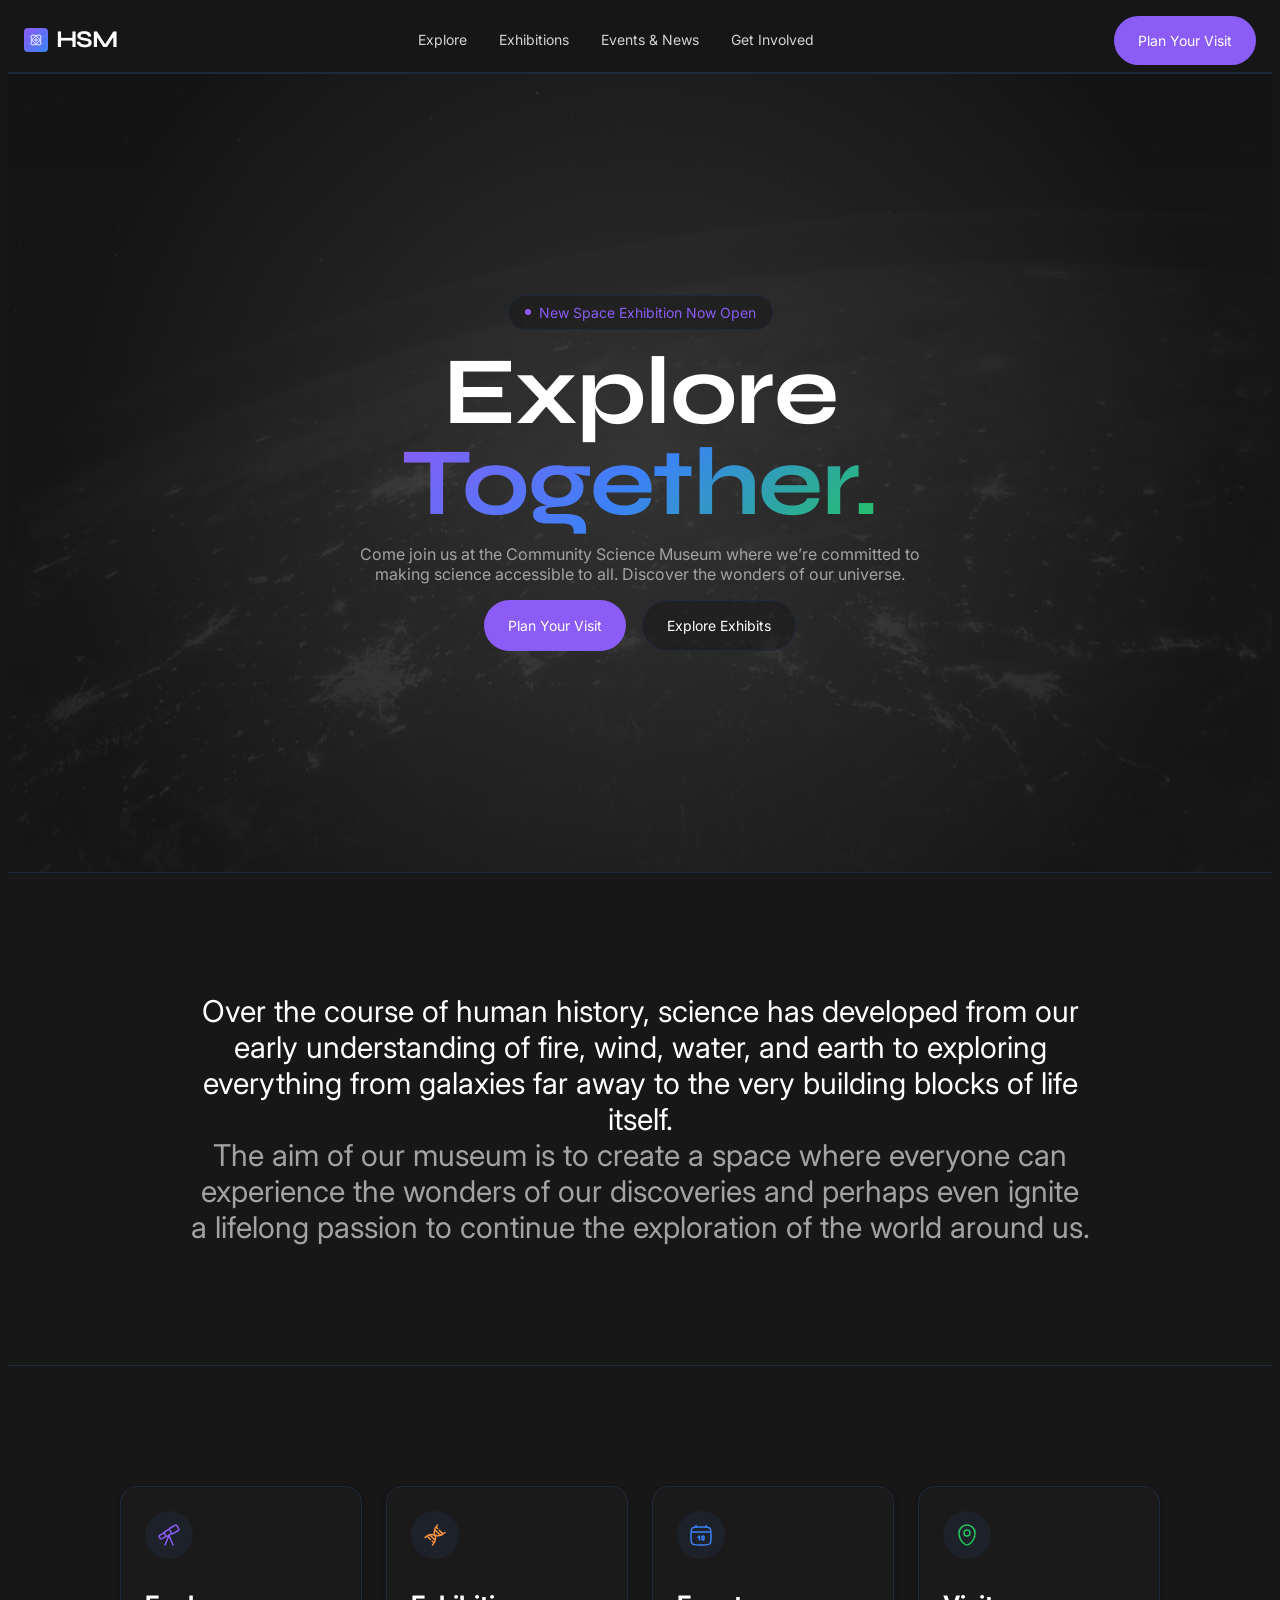
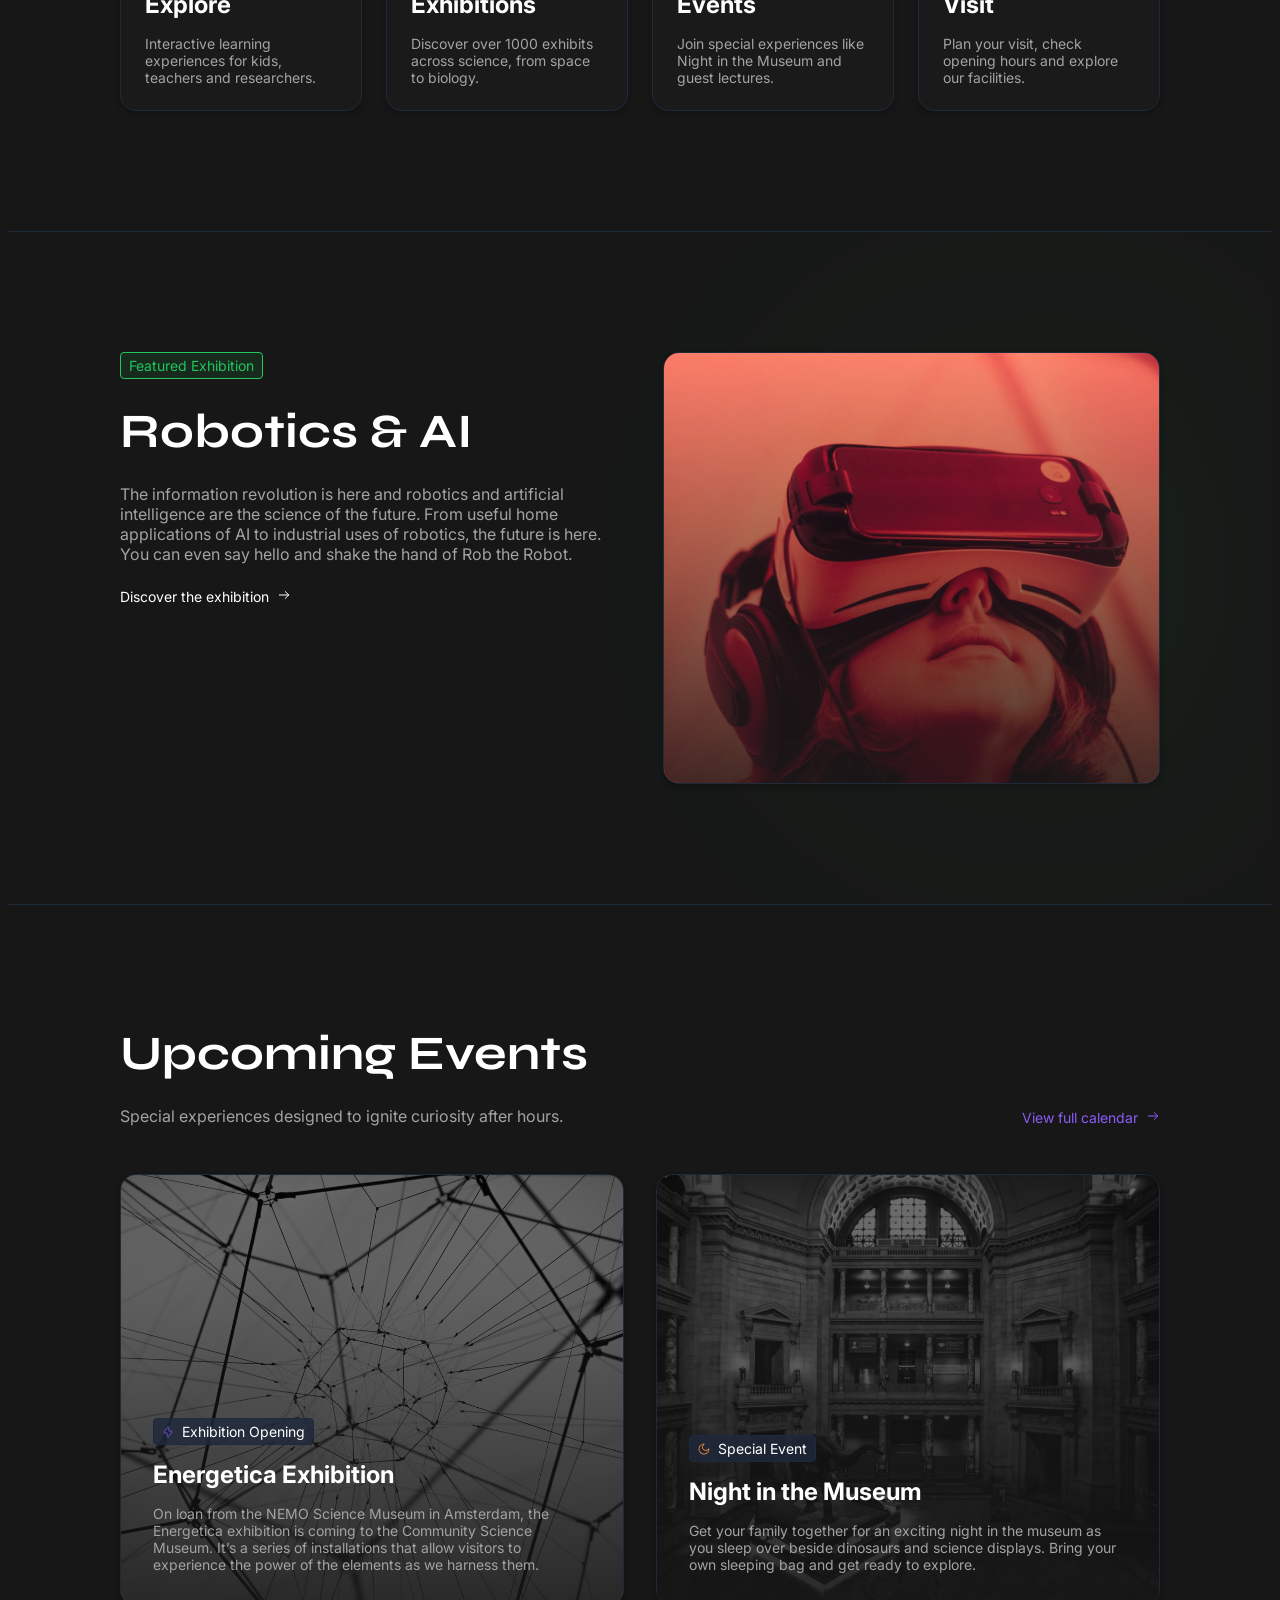
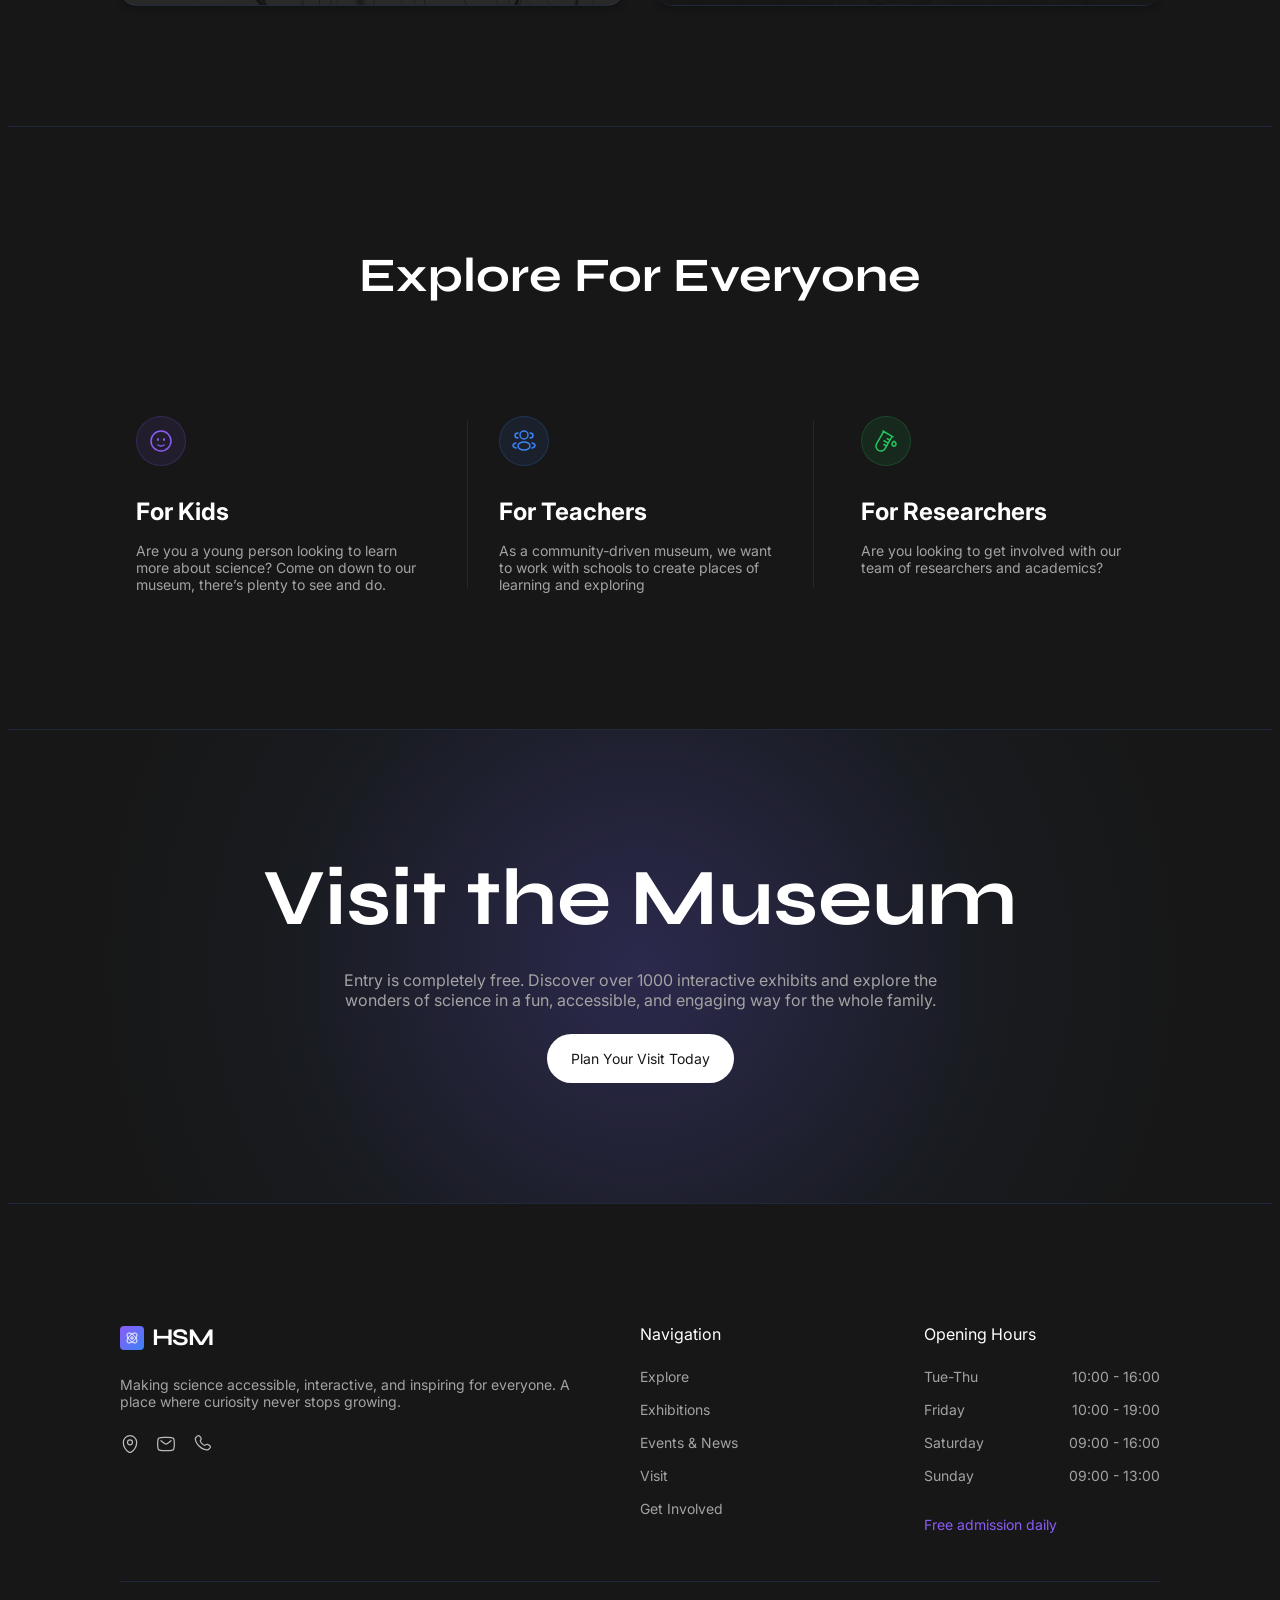
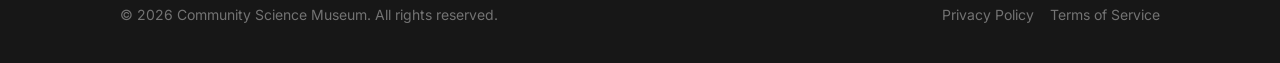
==== commit e872bfe9: "index, explore, exhibitions ready for desktop and mobile" ====
--- a/index.html
+++ b/index.html
@@ -17,6 +17,7 @@
     />
   </head>
   <body>
+    <input type="checkbox" id="menu-toggle" hidden />
     <header class="header">
       <div class="container header__inner">
         <a href="index.html" class="logo">
@@ -68,7 +69,7 @@
           <span class="logo__text">HSM</span>
         </a>
 
-        <nav class="nav">
+        <nav class="nav nav--mobile">
           <ul class="nav__list">
             <li>
               <a href="explore.html" class="nav__link text-main-small"
@@ -95,16 +96,11 @@
 
         <a href="visit.html" class="btn btn--primary">Plan Your Visit</a>
 
-        <button class="menu-toggle" aria-label="Open menu">
-          <svg class="icon" viewBox="0 0 24 24">
-            <path
-              d="M4 6H20M4 12H20M4 18H20"
-              stroke="currentColor"
-              stroke-width="2"
-              stroke-linecap="round"
-            />
-          </svg>
-        </button>
+<label for="menu-toggle" class="menu-toggle" aria-label="Open menu">
+  <span></span>
+  <span></span>
+  <span></span>
+</label>
       </div>
     </header>
     <main>
@@ -389,7 +385,7 @@
 
                 <h3 class="event-card__title">Energetica Exhibition</h3>
 
-                <p class="event-card__text text-main">
+                <p class="event-card__text text-main-small">
                   On loan from the NEMO Science Museum in Amsterdam, the
                   Energetica exhibition is coming to the Community Science
                   Museum. It’s a series of installations that allow visitors to
@@ -428,7 +424,7 @@
 
                 <h3 class="event-card__title">Night in the Museum</h3>
 
-                <p class="event-card__text text-main">
+                <p class="event-card__text text-main-small">
                   Get your family together for an exciting night in the museum
                   as you sleep over beside dinosaurs and science displays. Bring
                   your own sleeping bag and get ready to explore.
@@ -608,7 +604,7 @@
                 </g>
                 <defs>
                   <linearGradient
-                    id="paint0_linear_106_435"
+                    id="paint0_linear_106_4356"
                     x1="0"
                     y1="0"
                     x2="24"
@@ -618,7 +614,7 @@
                     <stop stop-color="#8B5CF6" />
                     <stop offset="1" stop-color="#3B82F6" />
                   </linearGradient>
-                  <clipPath id="clip0_106_435">
+                  <clipPath id="clip0_106_4356">
                     <rect
                       width="12"
                       height="12"
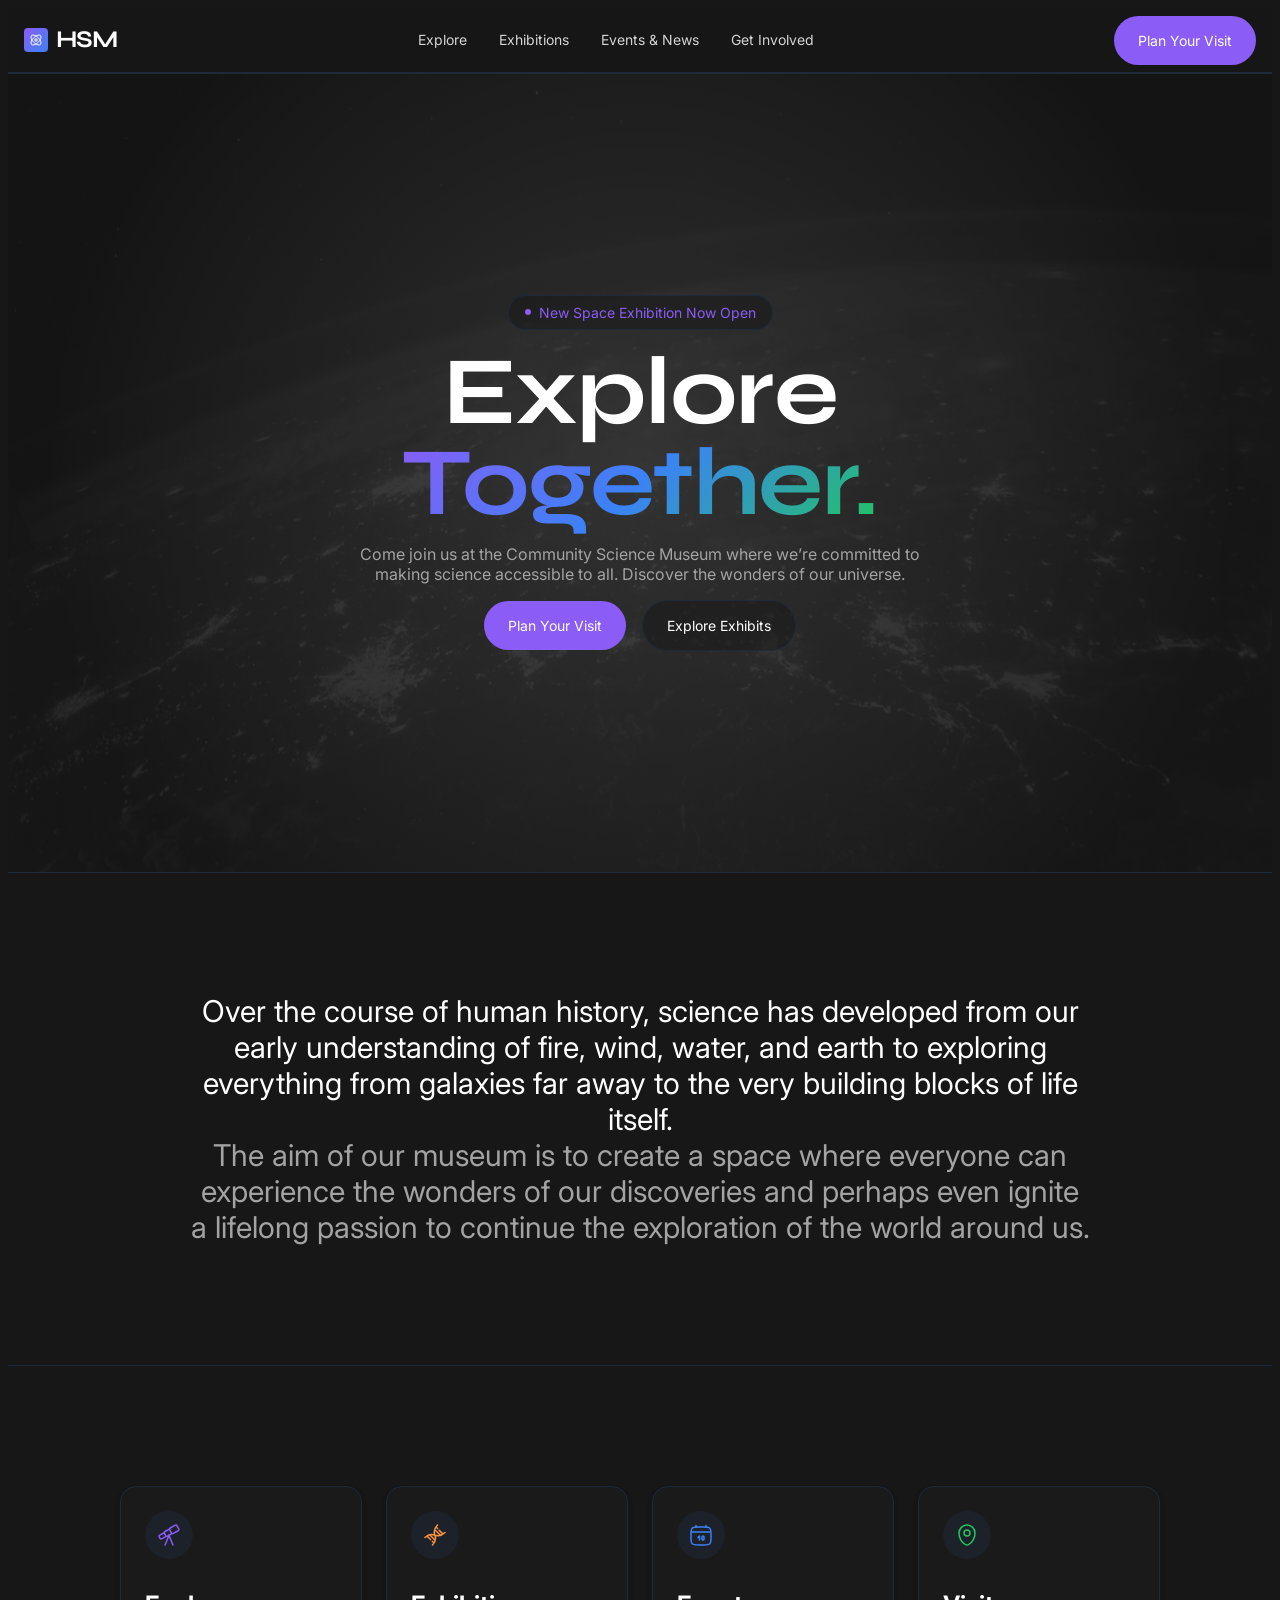
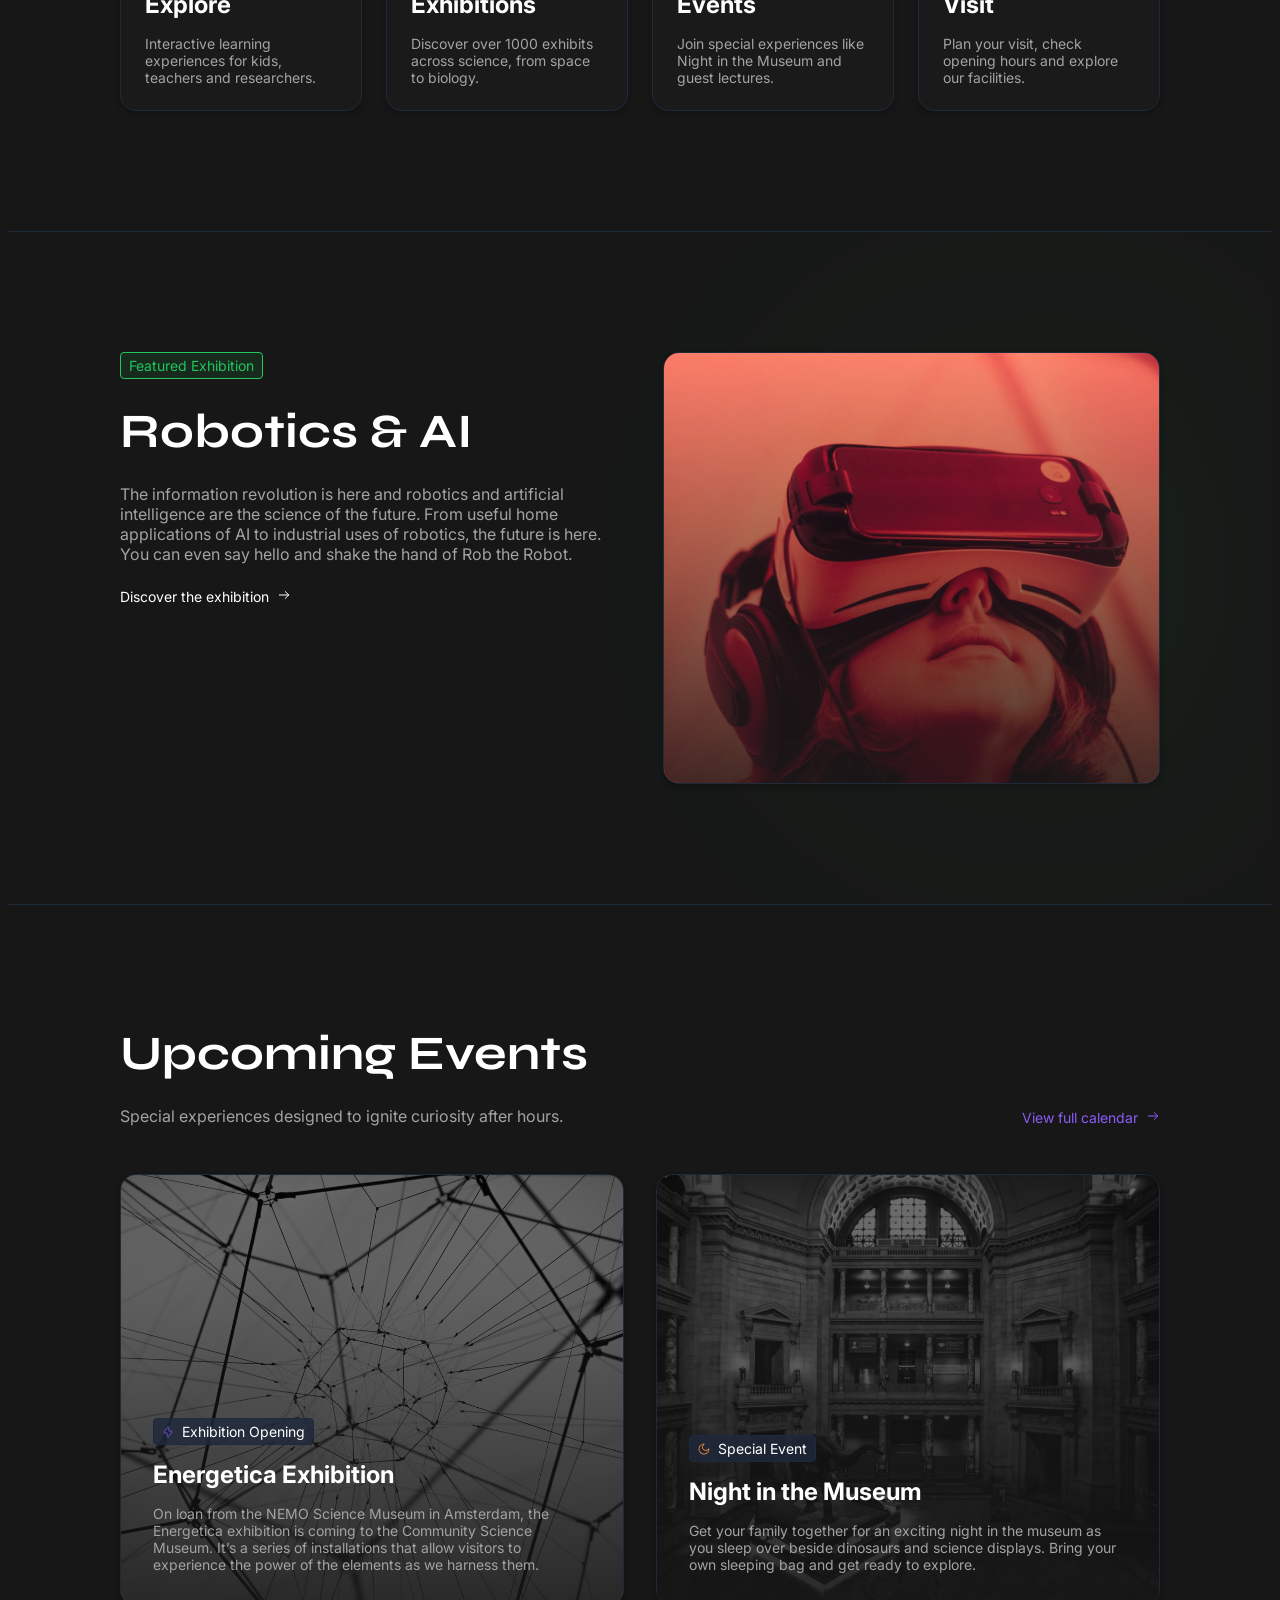
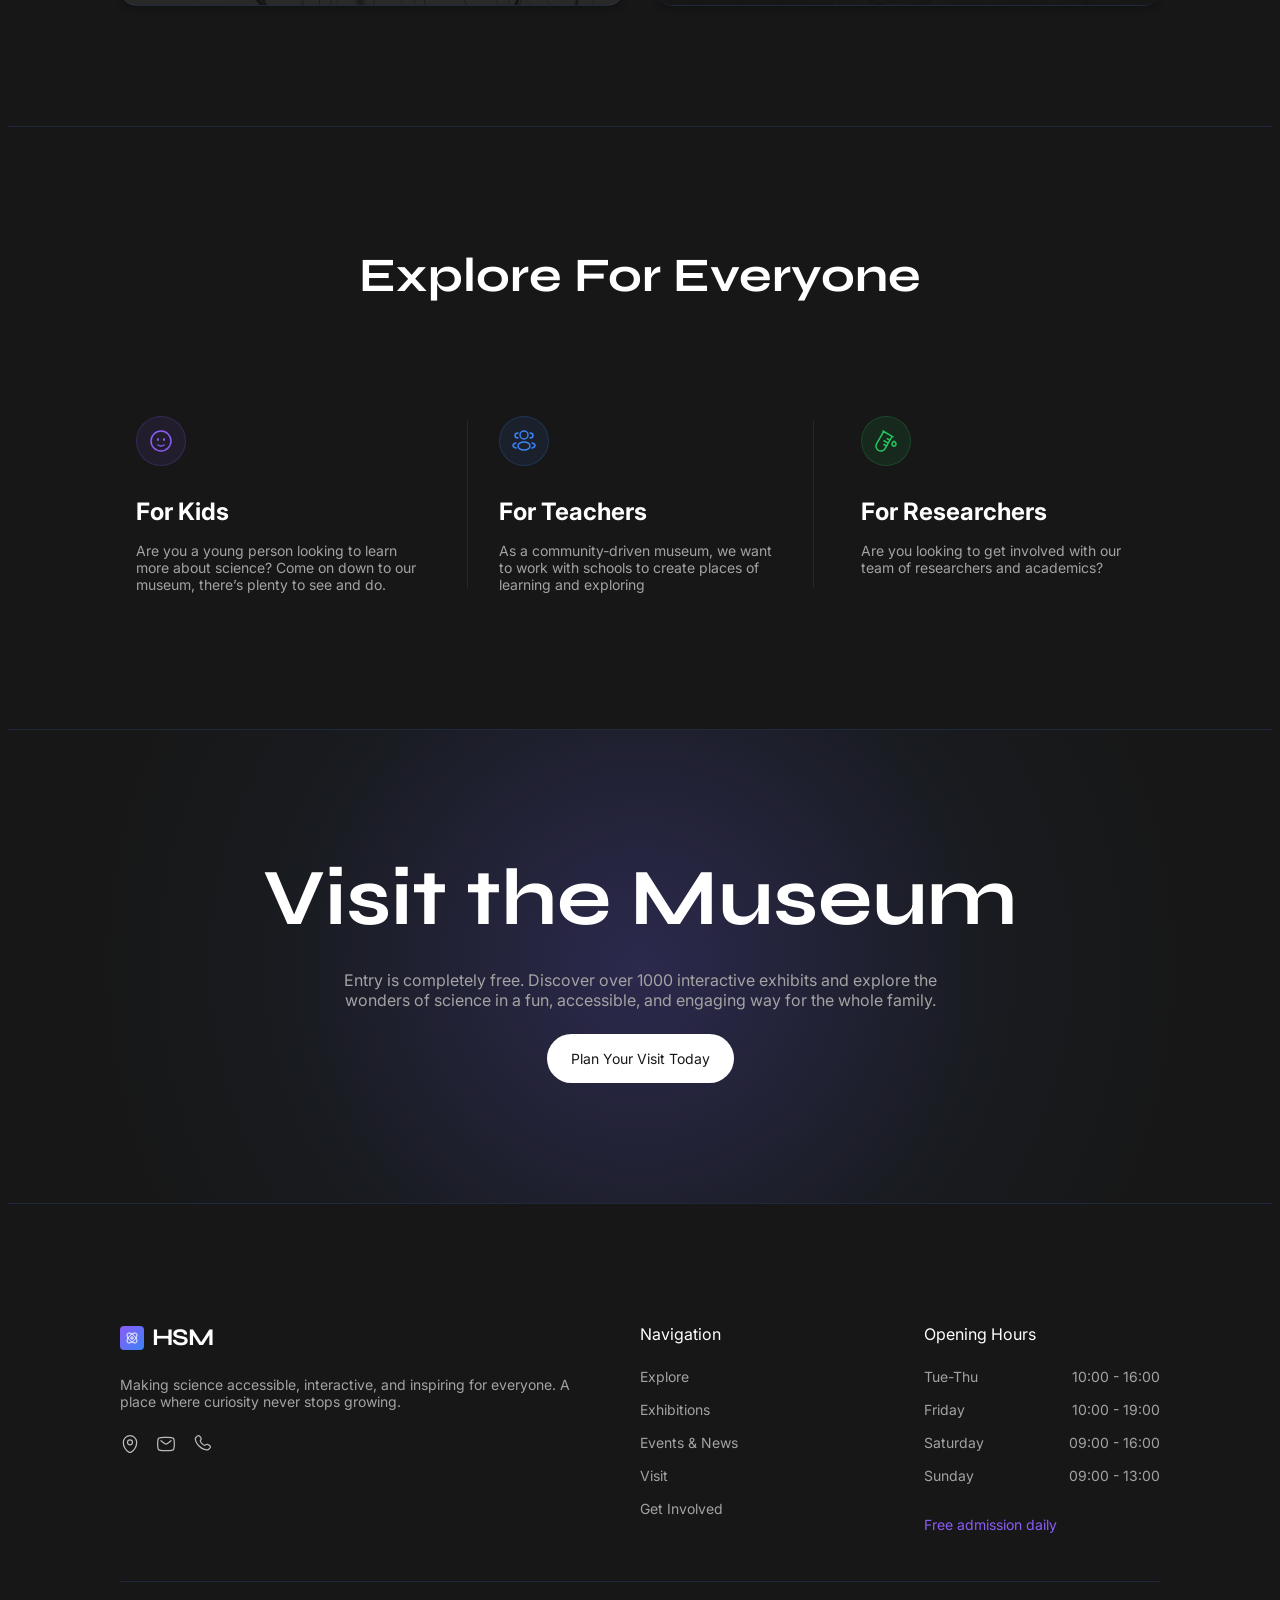
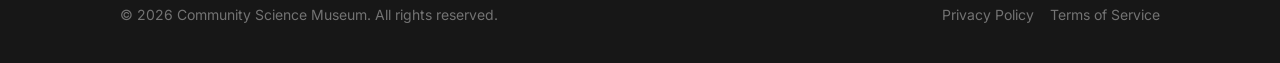
==== commit 0a6d1f9e: "html i css" ====
--- a/index.html
+++ b/index.html
@@ -633,7 +633,7 @@
             </p>
 
             <div class="footer__socials">
-              <svg
+              <a href="https://maps.app.goo.gl/Lmwgb6FvNTnwoeZa6"><svg
                 class="icon"
                 viewBox="0 0 24 24"
                 fill="none"
@@ -649,7 +649,7 @@
                   stroke="currentColor"
                   stroke-width="1.5"
                 />
-              </svg>
+              </svg></a><a href="mailto:contact@hsm.no">
               <svg
                 class="icon"
                 viewBox="0 0 20 20"
@@ -667,7 +667,7 @@
                   stroke-width="1.25"
                   stroke-linecap="round"
                 />
-              </svg>
+              </svg></a><a href="callto:1234567890">
               <svg
                 class="icon"
                 viewBox="0 0 20 20"
@@ -678,7 +678,7 @@
                   d="M13.8573 11.5757L14.2373 11.1982L13.3548 10.3116L12.9765 10.6891L13.8573 11.5757ZM15.5115 11.0399L17.104 11.9057L17.6998 10.8074L16.1082 9.94238L15.5115 11.0399ZM17.4098 13.6257L16.2265 14.8032L17.1073 15.6891L18.2907 14.5124L17.4098 13.6257ZM15.5048 15.1816C14.2965 15.2949 11.1715 15.1941 7.78649 11.8291L6.90482 12.7149C10.5982 16.3874 14.114 16.5674 15.6215 16.4266L15.5048 15.1816ZM7.78649 11.8291C4.56065 8.62072 4.02565 5.92322 3.95899 4.75239L2.71065 4.82322C2.79399 6.29655 3.45649 9.28655 6.90482 12.7149L7.78649 11.8291ZM8.93232 6.67905L9.17149 6.44072L8.29149 5.55488L8.05232 5.79239L8.93232 6.67905ZM9.36149 3.41155L8.31149 2.00822L7.31065 2.75822L8.36065 4.16072L9.36149 3.41155ZM4.77732 1.70239L3.46899 3.00239L4.35065 3.88905L5.65815 2.58905L4.77732 1.70239ZM8.49232 6.23572C8.05065 5.79239 8.05065 5.79239 8.05065 5.79405H8.04899L8.04649 5.79738C8.00688 5.83731 7.97143 5.88115 7.94065 5.92822C7.89565 5.99488 7.84649 6.08239 7.80482 6.19322C7.70338 6.47932 7.67811 6.78689 7.73149 7.08572C7.84315 7.80655 8.33982 8.75905 9.61149 10.0241L10.4932 9.13739C9.30232 7.95405 9.01899 7.23405 8.96649 6.89405C8.94149 6.73238 8.96732 6.65239 8.97482 6.63405C8.97982 6.62294 8.97982 6.62127 8.97482 6.62905C8.96739 6.64055 8.95903 6.65142 8.94982 6.66155L8.94149 6.66988L8.93315 6.67738L8.49232 6.23572ZM9.61149 10.0241C10.884 11.2891 11.8415 11.7824 12.5632 11.8924C12.9323 11.9491 13.2298 11.9041 13.4557 11.8199C13.5822 11.7736 13.7003 11.7072 13.8057 11.6232L13.8473 11.5857L13.8532 11.5807L13.8557 11.5782L13.8565 11.5766C13.8565 11.5766 13.8573 11.5757 13.4165 11.1324C12.9748 10.6891 12.9773 10.6882 12.9773 10.6882L12.979 10.6866L12.9807 10.6849L12.9857 10.6807L12.994 10.6724L13.0257 10.6474C13.0334 10.6424 13.0315 10.6429 13.0198 10.6491C12.999 10.6566 12.9173 10.6824 12.7532 10.6574C12.4082 10.6041 11.6832 10.3207 10.4932 9.13739L9.61149 10.0241ZM8.31149 2.00739C7.46149 0.874052 5.79149 0.694052 4.77732 1.70239L5.65815 2.58905C6.10149 2.14822 6.88815 2.19405 7.31065 2.75822L8.31149 2.00739ZM3.95982 4.75322C3.94315 4.46489 4.07565 4.16322 4.35065 3.88989L3.46815 3.00322C3.02065 3.44822 2.66815 4.07822 2.71065 4.82322L3.95982 4.75322ZM16.2265 14.8032C15.9982 15.0316 15.7515 15.1599 15.5057 15.1824L15.6215 16.4266C16.234 16.3691 16.7348 16.0607 17.1082 15.6899L16.2265 14.8032ZM9.17149 6.44072C9.99232 5.62489 10.0532 4.33572 9.36232 3.41238L8.36149 4.16155C8.69732 4.61072 8.64732 5.19988 8.29065 5.55572L9.17149 6.44072ZM17.1048 11.9066C17.7857 12.2766 17.8915 13.1482 17.4107 13.6266L18.2923 14.5124C19.409 13.4016 19.0648 11.5491 17.7007 10.8082L17.1048 11.9066ZM14.2373 11.1991C14.5573 10.8807 15.0723 10.8024 15.5123 11.0407L16.109 9.94322C15.2057 9.45155 14.0857 9.58739 13.3557 10.3124L14.2373 11.1991Z"
                   fill="currentColor"
                 />
-              </svg>
+              </svg></a>
             </div>
           </div>
 
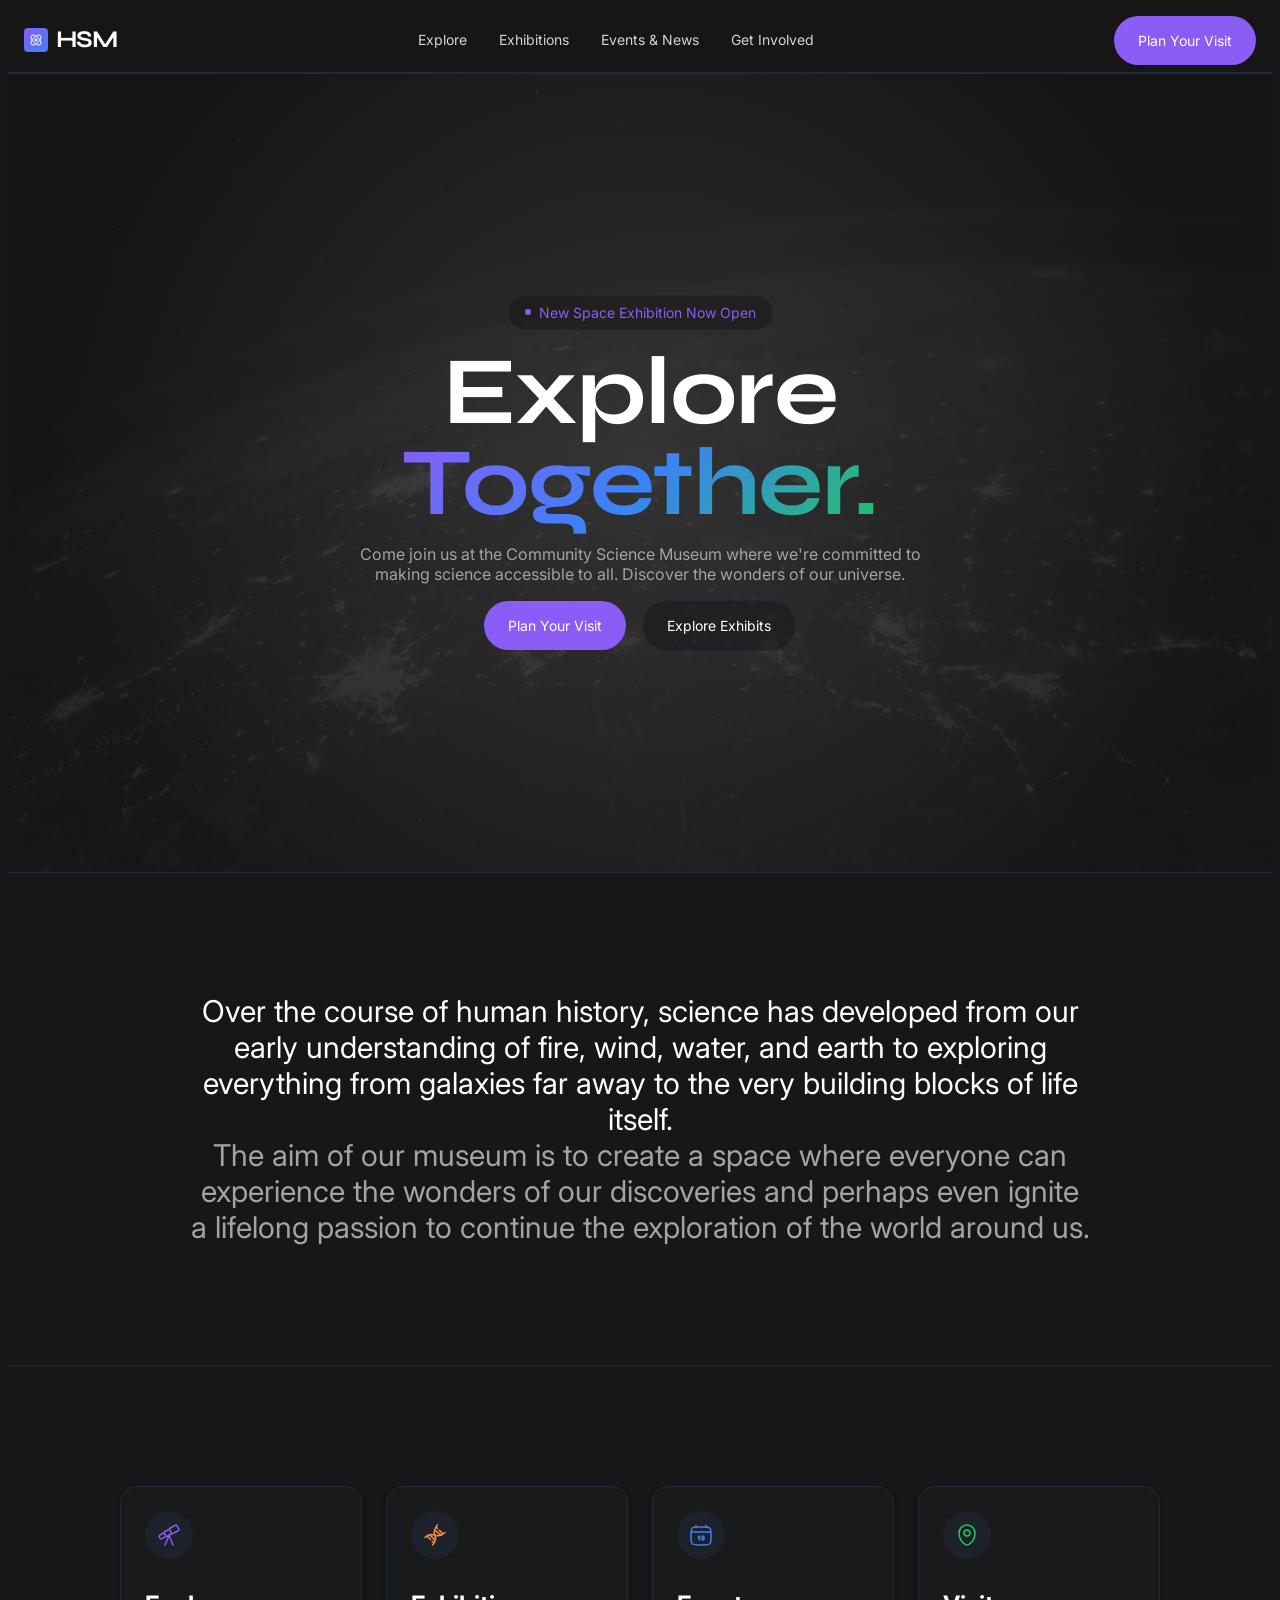
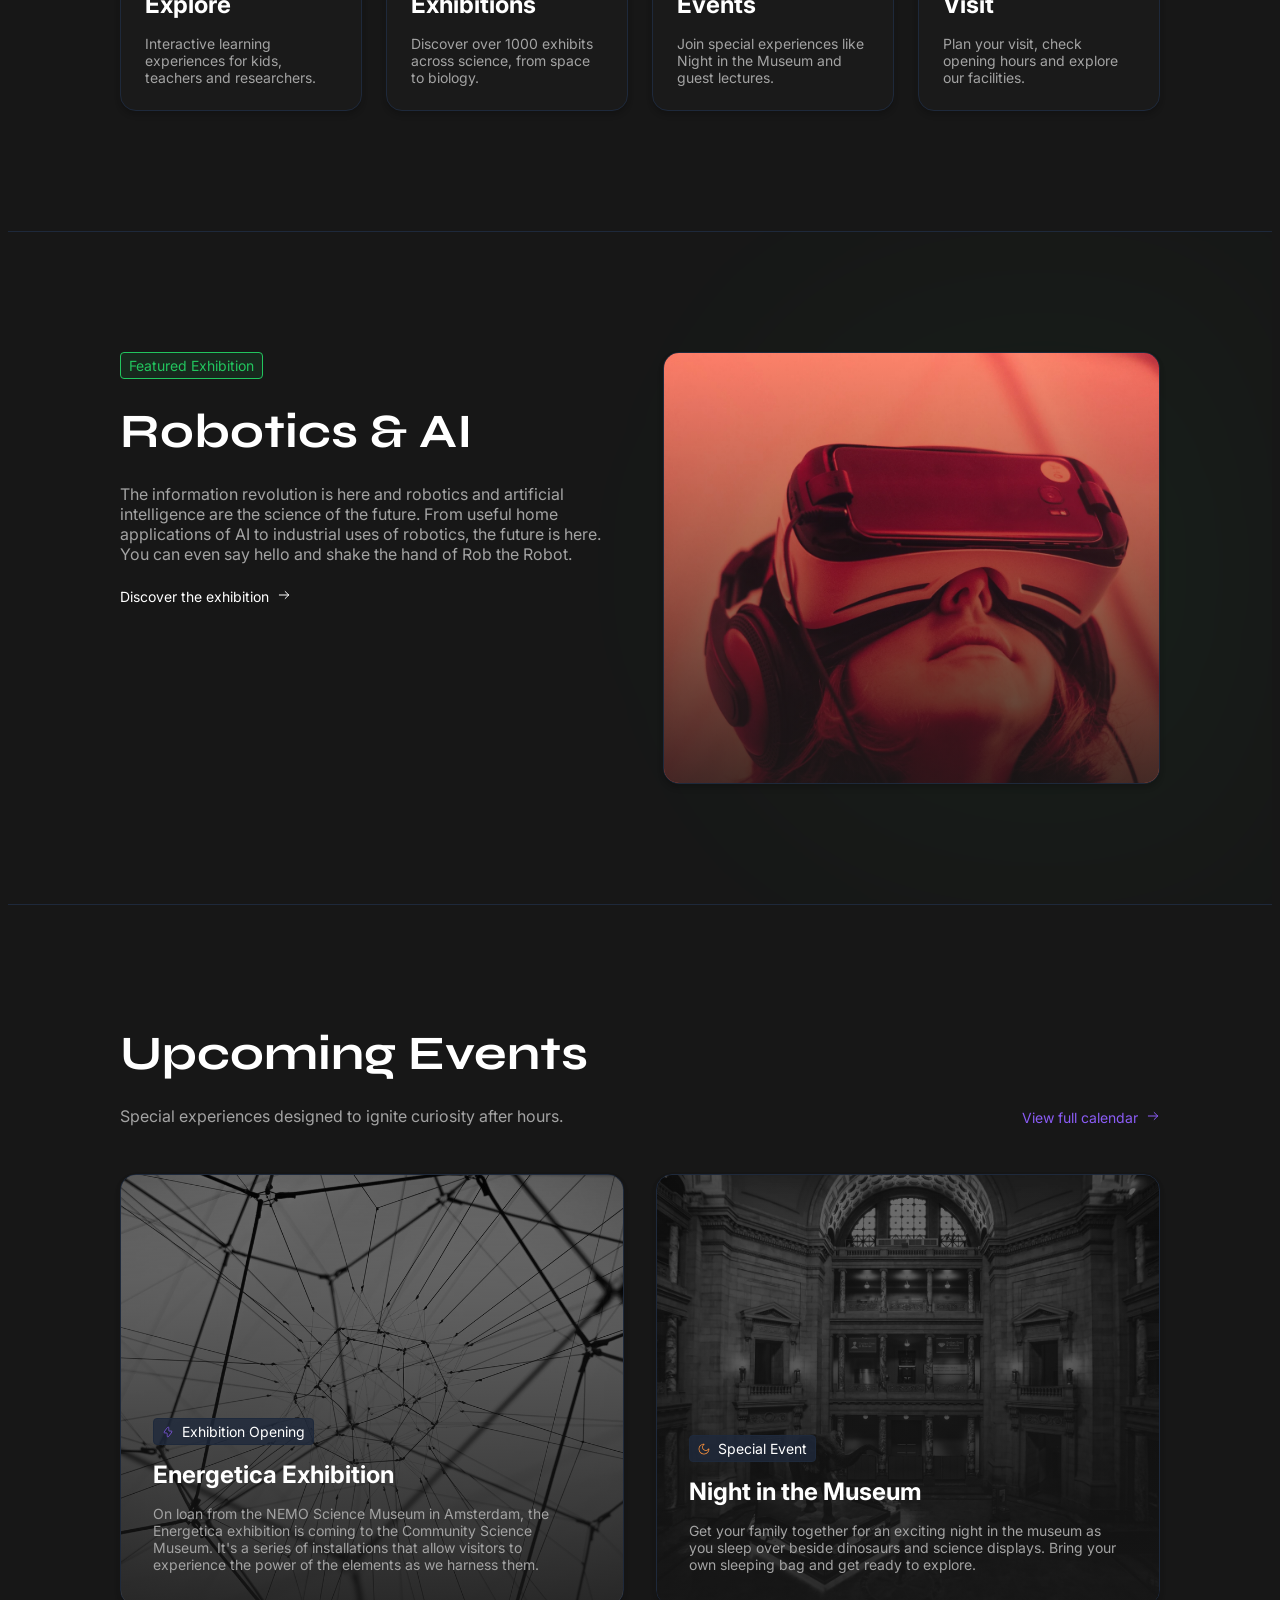
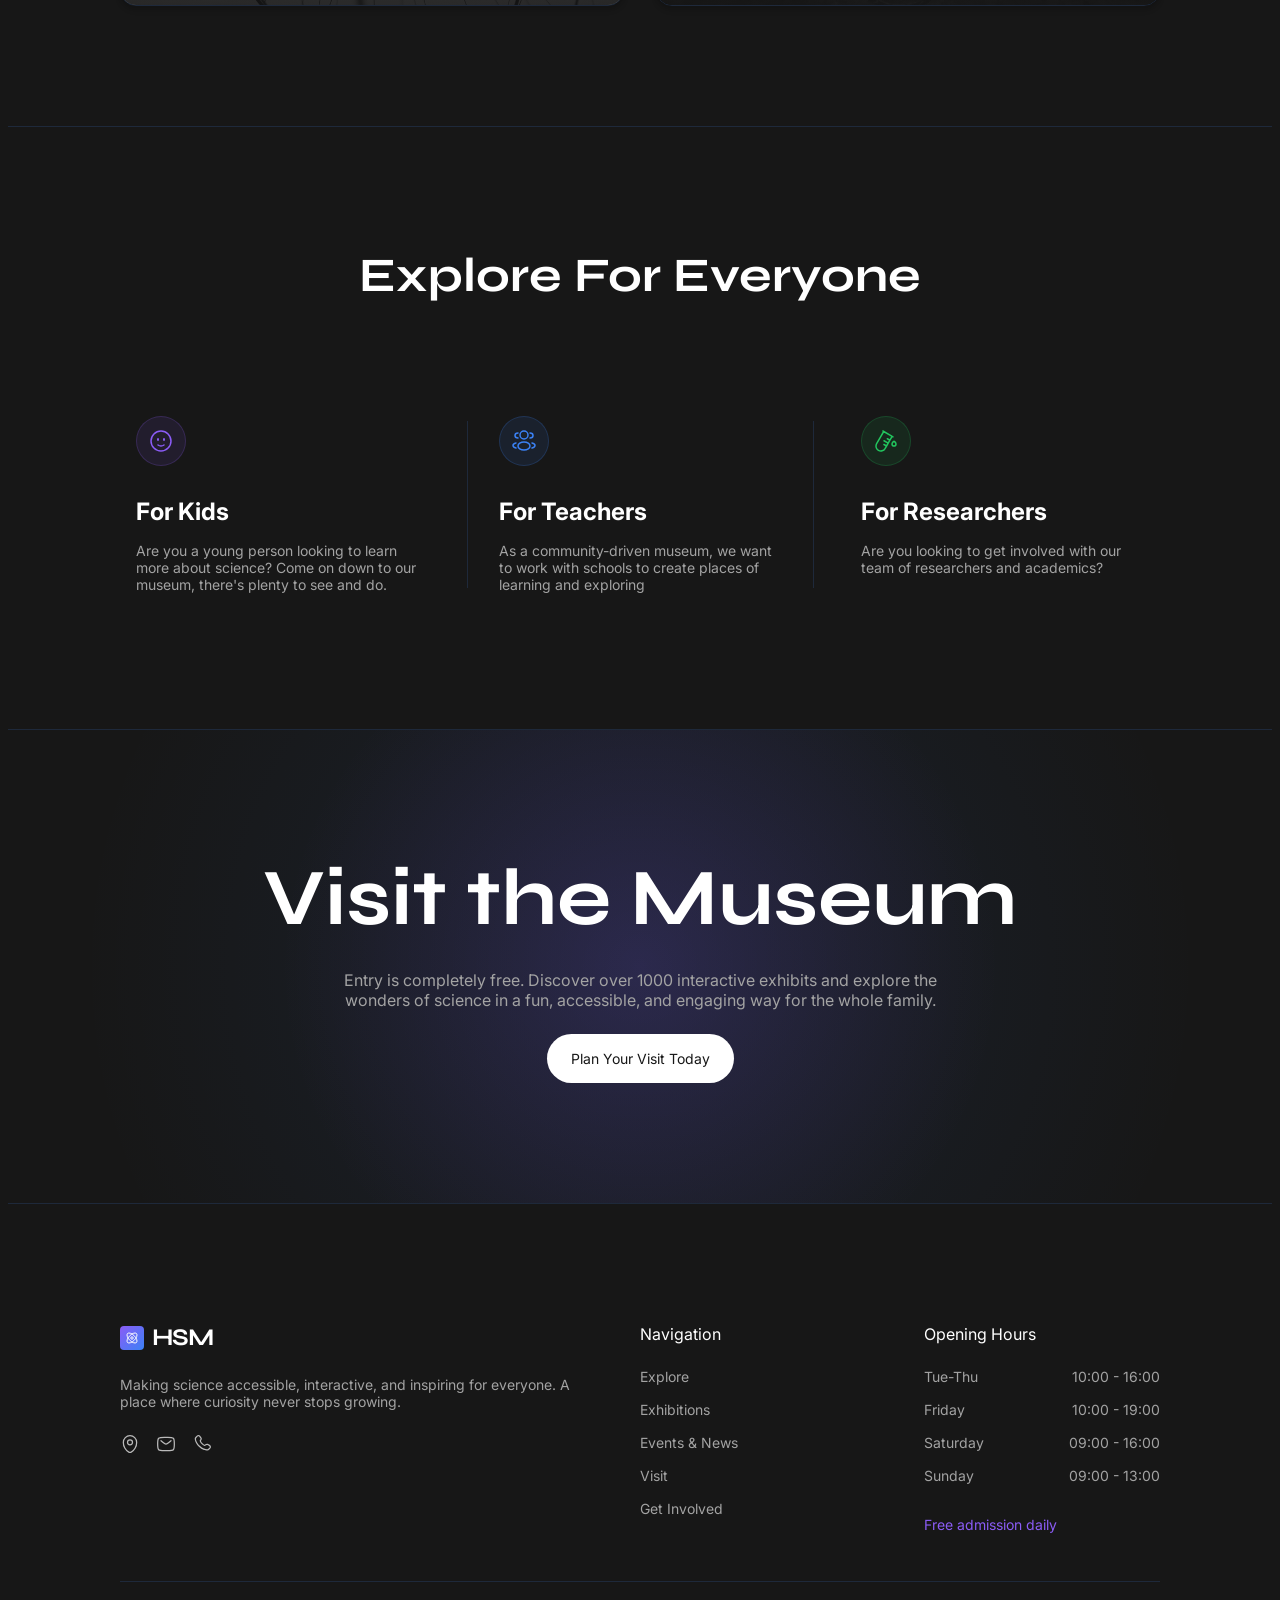
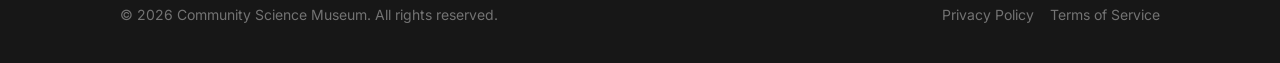
==== commit 32795748: "html and css ready" ====
--- a/index.html
+++ b/index.html
@@ -96,11 +96,11 @@
 
         <a href="visit.html" class="btn btn--primary">Plan Your Visit</a>
 
-<label for="menu-toggle" class="menu-toggle" aria-label="Open menu">
-  <span></span>
-  <span></span>
-  <span></span>
-</label>
+        <label for="menu-toggle" class="menu-toggle" aria-label="Open menu">
+          <span></span>
+          <span></span>
+          <span></span>
+        </label>
       </div>
     </header>
     <main>
@@ -119,7 +119,7 @@
           </h1>
 
           <p class="hero__text text-main">
-            Come join us at the Community Science Museum where we’re committed
+            Come join us at the Community Science Museum where we're committed
             to making science accessible to all. Discover the wonders of our
             universe.
           </p>
@@ -388,7 +388,7 @@
                 <p class="event-card__text text-main-small">
                   On loan from the NEMO Science Museum in Amsterdam, the
                   Energetica exhibition is coming to the Community Science
-                  Museum. It’s a series of installations that allow visitors to
+                  Museum. It's a series of installations that allow visitors to
                   experience the power of the elements as we harness them.
                 </p>
               </div>
@@ -475,7 +475,7 @@
               <h3 class="feature-card__title">For Kids</h3>
               <p class="feature-card__text text-main-small">
                 Are you a young person looking to learn more about science? Come
-                on down to our museum, there’s plenty to see and do.
+                on down to our museum, there's plenty to see and do.
               </p>
             </a>
 
@@ -633,52 +633,53 @@
             </p>
 
             <div class="footer__socials">
-              <a href="https://maps.app.goo.gl/Lmwgb6FvNTnwoeZa6"><svg
-                class="icon"
-                viewBox="0 0 24 24"
-                fill="none"
-                xmlns="http://www.w3.org/2000/svg"
-              >
-                <path
-                  d="M4 10.143C4 5.646 7.582 2 12 2C16.418 2 20 5.646 20 10.143C20 14.605 17.447 19.813 13.463 21.674C13.0051 21.8884 12.5056 21.9996 12 21.9996C11.4944 21.9996 10.9949 21.8884 10.537 21.674C6.553 19.812 4 14.606 4 10.144V10.143Z"
-                  stroke="currentColor"
-                  stroke-width="1.5"
-                />
-                <path
-                  d="M12 13C13.6569 13 15 11.6569 15 10C15 8.34315 13.6569 7 12 7C10.3431 7 9 8.34315 9 10C9 11.6569 10.3431 13 12 13Z"
-                  stroke="currentColor"
-                  stroke-width="1.5"
-                />
-              </svg></a><a href="mailto:contact@hsm.no">
-              <svg
-                class="icon"
-                viewBox="0 0 20 20"
-                fill="none"
-                xmlns="http://www.w3.org/2000/svg"
-              >
-                <path
-                  d="M1.6665 9.99992C1.6665 6.85742 1.6665 5.28575 2.64317 4.30992C3.61984 3.33409 5.19067 3.33325 8.33317 3.33325H11.6665C14.809 3.33325 16.3807 3.33325 17.3565 4.30992C18.3323 5.28659 18.3332 6.85742 18.3332 9.99992C18.3332 13.1424 18.3332 14.7141 17.3565 15.6899C16.3798 16.6658 14.809 16.6666 11.6665 16.6666H8.33317C5.19067 16.6666 3.619 16.6666 2.64317 15.6899C1.66734 14.7133 1.6665 13.1424 1.6665 9.99992Z"
-                  stroke="currentColor"
-                  stroke-width="1.25"
-                />
-                <path
-                  d="M5 6.6665L6.79917 8.1665C8.33 9.4415 9.095 10.079 10 10.079C10.905 10.079 11.6708 9.4415 13.2008 8.16567L15 6.6665"
-                  stroke="currentColor"
-                  stroke-width="1.25"
-                  stroke-linecap="round"
-                />
-              </svg></a><a href="callto:1234567890">
-              <svg
-                class="icon"
-                viewBox="0 0 20 20"
-                fill="none"
-                xmlns="http://www.w3.org/2000/svg"
-              >
-                <path
-                  d="M13.8573 11.5757L14.2373 11.1982L13.3548 10.3116L12.9765 10.6891L13.8573 11.5757ZM15.5115 11.0399L17.104 11.9057L17.6998 10.8074L16.1082 9.94238L15.5115 11.0399ZM17.4098 13.6257L16.2265 14.8032L17.1073 15.6891L18.2907 14.5124L17.4098 13.6257ZM15.5048 15.1816C14.2965 15.2949 11.1715 15.1941 7.78649 11.8291L6.90482 12.7149C10.5982 16.3874 14.114 16.5674 15.6215 16.4266L15.5048 15.1816ZM7.78649 11.8291C4.56065 8.62072 4.02565 5.92322 3.95899 4.75239L2.71065 4.82322C2.79399 6.29655 3.45649 9.28655 6.90482 12.7149L7.78649 11.8291ZM8.93232 6.67905L9.17149 6.44072L8.29149 5.55488L8.05232 5.79239L8.93232 6.67905ZM9.36149 3.41155L8.31149 2.00822L7.31065 2.75822L8.36065 4.16072L9.36149 3.41155ZM4.77732 1.70239L3.46899 3.00239L4.35065 3.88905L5.65815 2.58905L4.77732 1.70239ZM8.49232 6.23572C8.05065 5.79239 8.05065 5.79239 8.05065 5.79405H8.04899L8.04649 5.79738C8.00688 5.83731 7.97143 5.88115 7.94065 5.92822C7.89565 5.99488 7.84649 6.08239 7.80482 6.19322C7.70338 6.47932 7.67811 6.78689 7.73149 7.08572C7.84315 7.80655 8.33982 8.75905 9.61149 10.0241L10.4932 9.13739C9.30232 7.95405 9.01899 7.23405 8.96649 6.89405C8.94149 6.73238 8.96732 6.65239 8.97482 6.63405C8.97982 6.62294 8.97982 6.62127 8.97482 6.62905C8.96739 6.64055 8.95903 6.65142 8.94982 6.66155L8.94149 6.66988L8.93315 6.67738L8.49232 6.23572ZM9.61149 10.0241C10.884 11.2891 11.8415 11.7824 12.5632 11.8924C12.9323 11.9491 13.2298 11.9041 13.4557 11.8199C13.5822 11.7736 13.7003 11.7072 13.8057 11.6232L13.8473 11.5857L13.8532 11.5807L13.8557 11.5782L13.8565 11.5766C13.8565 11.5766 13.8573 11.5757 13.4165 11.1324C12.9748 10.6891 12.9773 10.6882 12.9773 10.6882L12.979 10.6866L12.9807 10.6849L12.9857 10.6807L12.994 10.6724L13.0257 10.6474C13.0334 10.6424 13.0315 10.6429 13.0198 10.6491C12.999 10.6566 12.9173 10.6824 12.7532 10.6574C12.4082 10.6041 11.6832 10.3207 10.4932 9.13739L9.61149 10.0241ZM8.31149 2.00739C7.46149 0.874052 5.79149 0.694052 4.77732 1.70239L5.65815 2.58905C6.10149 2.14822 6.88815 2.19405 7.31065 2.75822L8.31149 2.00739ZM3.95982 4.75322C3.94315 4.46489 4.07565 4.16322 4.35065 3.88989L3.46815 3.00322C3.02065 3.44822 2.66815 4.07822 2.71065 4.82322L3.95982 4.75322ZM16.2265 14.8032C15.9982 15.0316 15.7515 15.1599 15.5057 15.1824L15.6215 16.4266C16.234 16.3691 16.7348 16.0607 17.1082 15.6899L16.2265 14.8032ZM9.17149 6.44072C9.99232 5.62489 10.0532 4.33572 9.36232 3.41238L8.36149 4.16155C8.69732 4.61072 8.64732 5.19988 8.29065 5.55572L9.17149 6.44072ZM17.1048 11.9066C17.7857 12.2766 17.8915 13.1482 17.4107 13.6266L18.2923 14.5124C19.409 13.4016 19.0648 11.5491 17.7007 10.8082L17.1048 11.9066ZM14.2373 11.1991C14.5573 10.8807 15.0723 10.8024 15.5123 11.0407L16.109 9.94322C15.2057 9.45155 14.0857 9.58739 13.3557 10.3124L14.2373 11.1991Z"
-                  fill="currentColor"
-                />
-              </svg></a>
+              <a href="https://maps.app.goo.gl/Lmwgb6FvNTnwoeZa6"
+                ><svg
+                  class="icon"
+                  viewBox="0 0 24 24"
+                  fill="none"
+                  xmlns="http://www.w3.org/2000/svg"
+                >
+                  <path
+                    d="M4 10.143C4 5.646 7.582 2 12 2C16.418 2 20 5.646 20 10.143C20 14.605 17.447 19.813 13.463 21.674C13.0051 21.8884 12.5056 21.9996 12 21.9996C11.4944 21.9996 10.9949 21.8884 10.537 21.674C6.553 19.812 4 14.606 4 10.144V10.143Z"
+                    stroke="currentColor"
+                    stroke-width="1.5"
+                  />
+                  <path
+                    d="M12 13C13.6569 13 15 11.6569 15 10C15 8.34315 13.6569 7 12 7C10.3431 7 9 8.34315 9 10C9 11.6569 10.3431 13 12 13Z"
+                    stroke="currentColor"
+                    stroke-width="1.5"
+                  /></svg></a
+              ><a href="mailto:contact@hsm.no">
+                <svg
+                  class="icon"
+                  viewBox="0 0 20 20"
+                  fill="none"
+                  xmlns="http://www.w3.org/2000/svg"
+                >
+                  <path
+                    d="M1.6665 9.99992C1.6665 6.85742 1.6665 5.28575 2.64317 4.30992C3.61984 3.33409 5.19067 3.33325 8.33317 3.33325H11.6665C14.809 3.33325 16.3807 3.33325 17.3565 4.30992C18.3323 5.28659 18.3332 6.85742 18.3332 9.99992C18.3332 13.1424 18.3332 14.7141 17.3565 15.6899C16.3798 16.6658 14.809 16.6666 11.6665 16.6666H8.33317C5.19067 16.6666 3.619 16.6666 2.64317 15.6899C1.66734 14.7133 1.6665 13.1424 1.6665 9.99992Z"
+                    stroke="currentColor"
+                    stroke-width="1.25"
+                  />
+                  <path
+                    d="M5 6.6665L6.79917 8.1665C8.33 9.4415 9.095 10.079 10 10.079C10.905 10.079 11.6708 9.4415 13.2008 8.16567L15 6.6665"
+                    stroke="currentColor"
+                    stroke-width="1.25"
+                    stroke-linecap="round"
+                  /></svg></a
+              ><a href="callto:1234567890">
+                <svg
+                  class="icon"
+                  viewBox="0 0 20 20"
+                  fill="none"
+                  xmlns="http://www.w3.org/2000/svg"
+                >
+                  <path
+                    d="M13.8573 11.5757L14.2373 11.1982L13.3548 10.3116L12.9765 10.6891L13.8573 11.5757ZM15.5115 11.0399L17.104 11.9057L17.6998 10.8074L16.1082 9.94238L15.5115 11.0399ZM17.4098 13.6257L16.2265 14.8032L17.1073 15.6891L18.2907 14.5124L17.4098 13.6257ZM15.5048 15.1816C14.2965 15.2949 11.1715 15.1941 7.78649 11.8291L6.90482 12.7149C10.5982 16.3874 14.114 16.5674 15.6215 16.4266L15.5048 15.1816ZM7.78649 11.8291C4.56065 8.62072 4.02565 5.92322 3.95899 4.75239L2.71065 4.82322C2.79399 6.29655 3.45649 9.28655 6.90482 12.7149L7.78649 11.8291ZM8.93232 6.67905L9.17149 6.44072L8.29149 5.55488L8.05232 5.79239L8.93232 6.67905ZM9.36149 3.41155L8.31149 2.00822L7.31065 2.75822L8.36065 4.16072L9.36149 3.41155ZM4.77732 1.70239L3.46899 3.00239L4.35065 3.88905L5.65815 2.58905L4.77732 1.70239ZM8.49232 6.23572C8.05065 5.79239 8.05065 5.79239 8.05065 5.79405H8.04899L8.04649 5.79738C8.00688 5.83731 7.97143 5.88115 7.94065 5.92822C7.89565 5.99488 7.84649 6.08239 7.80482 6.19322C7.70338 6.47932 7.67811 6.78689 7.73149 7.08572C7.84315 7.80655 8.33982 8.75905 9.61149 10.0241L10.4932 9.13739C9.30232 7.95405 9.01899 7.23405 8.96649 6.89405C8.94149 6.73238 8.96732 6.65239 8.97482 6.63405C8.97982 6.62294 8.97982 6.62127 8.97482 6.62905C8.96739 6.64055 8.95903 6.65142 8.94982 6.66155L8.94149 6.66988L8.93315 6.67738L8.49232 6.23572ZM9.61149 10.0241C10.884 11.2891 11.8415 11.7824 12.5632 11.8924C12.9323 11.9491 13.2298 11.9041 13.4557 11.8199C13.5822 11.7736 13.7003 11.7072 13.8057 11.6232L13.8473 11.5857L13.8532 11.5807L13.8557 11.5782L13.8565 11.5766C13.8565 11.5766 13.8573 11.5757 13.4165 11.1324C12.9748 10.6891 12.9773 10.6882 12.9773 10.6882L12.979 10.6866L12.9807 10.6849L12.9857 10.6807L12.994 10.6724L13.0257 10.6474C13.0334 10.6424 13.0315 10.6429 13.0198 10.6491C12.999 10.6566 12.9173 10.6824 12.7532 10.6574C12.4082 10.6041 11.6832 10.3207 10.4932 9.13739L9.61149 10.0241ZM8.31149 2.00739C7.46149 0.874052 5.79149 0.694052 4.77732 1.70239L5.65815 2.58905C6.10149 2.14822 6.88815 2.19405 7.31065 2.75822L8.31149 2.00739ZM3.95982 4.75322C3.94315 4.46489 4.07565 4.16322 4.35065 3.88989L3.46815 3.00322C3.02065 3.44822 2.66815 4.07822 2.71065 4.82322L3.95982 4.75322ZM16.2265 14.8032C15.9982 15.0316 15.7515 15.1599 15.5057 15.1824L15.6215 16.4266C16.234 16.3691 16.7348 16.0607 17.1082 15.6899L16.2265 14.8032ZM9.17149 6.44072C9.99232 5.62489 10.0532 4.33572 9.36232 3.41238L8.36149 4.16155C8.69732 4.61072 8.64732 5.19988 8.29065 5.55572L9.17149 6.44072ZM17.1048 11.9066C17.7857 12.2766 17.8915 13.1482 17.4107 13.6266L18.2923 14.5124C19.409 13.4016 19.0648 11.5491 17.7007 10.8082L17.1048 11.9066ZM14.2373 11.1991C14.5573 10.8807 15.0723 10.8024 15.5123 11.0407L16.109 9.94322C15.2057 9.45155 14.0857 9.58739 13.3557 10.3124L14.2373 11.1991Z"
+                    fill="currentColor"
+                  /></svg
+              ></a>
             </div>
           </div>
 
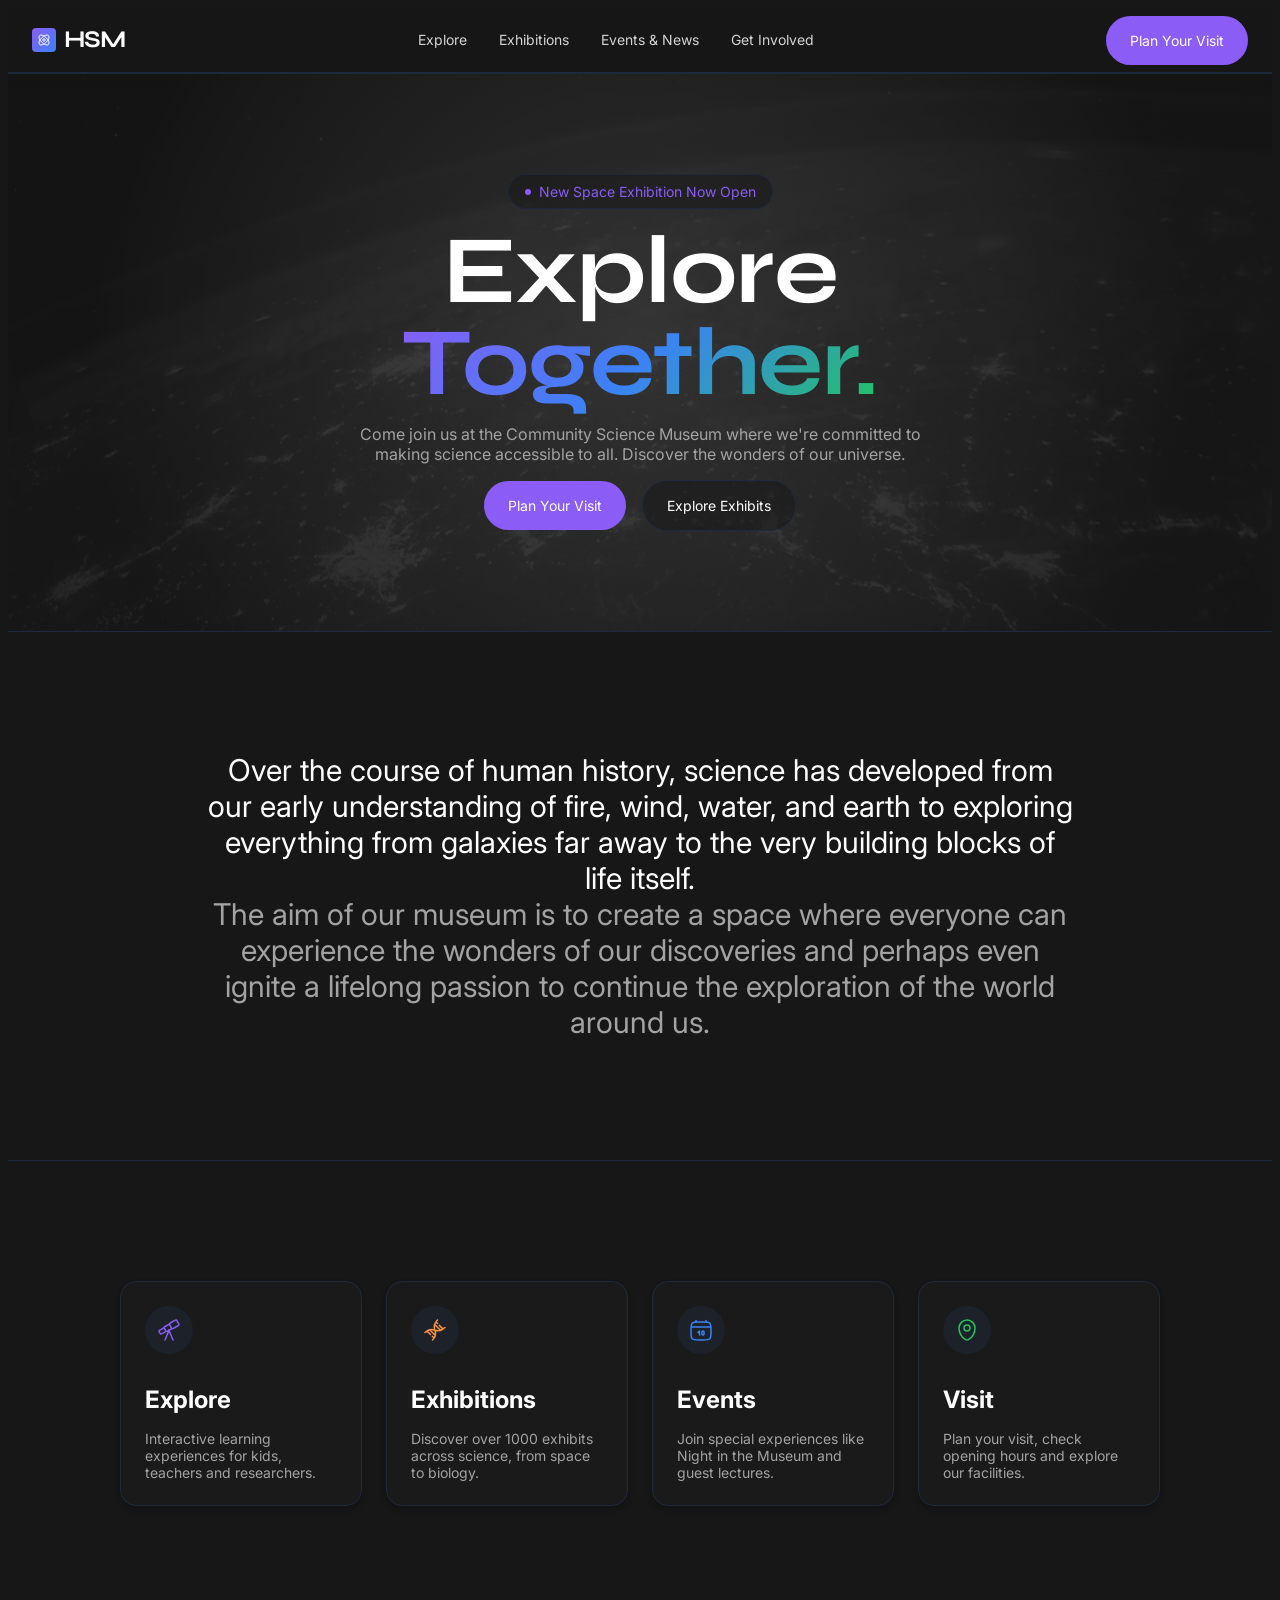
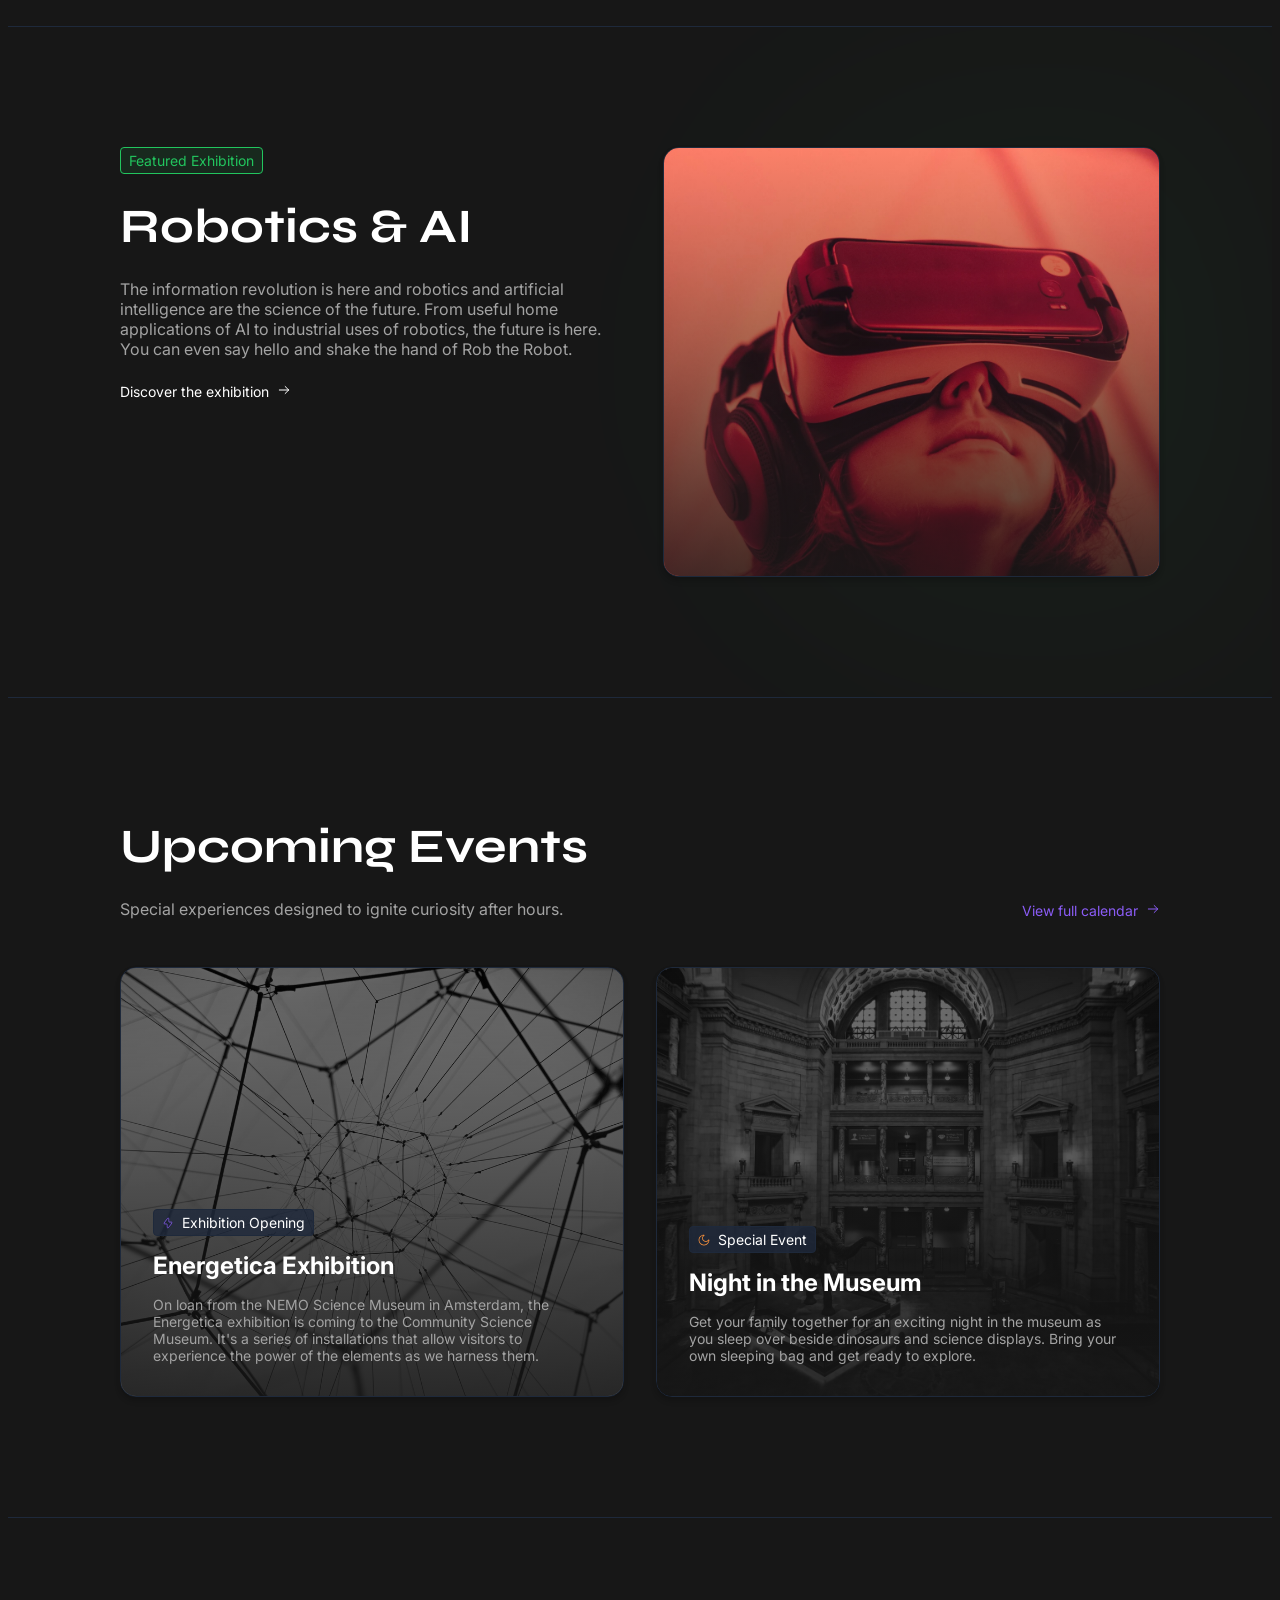
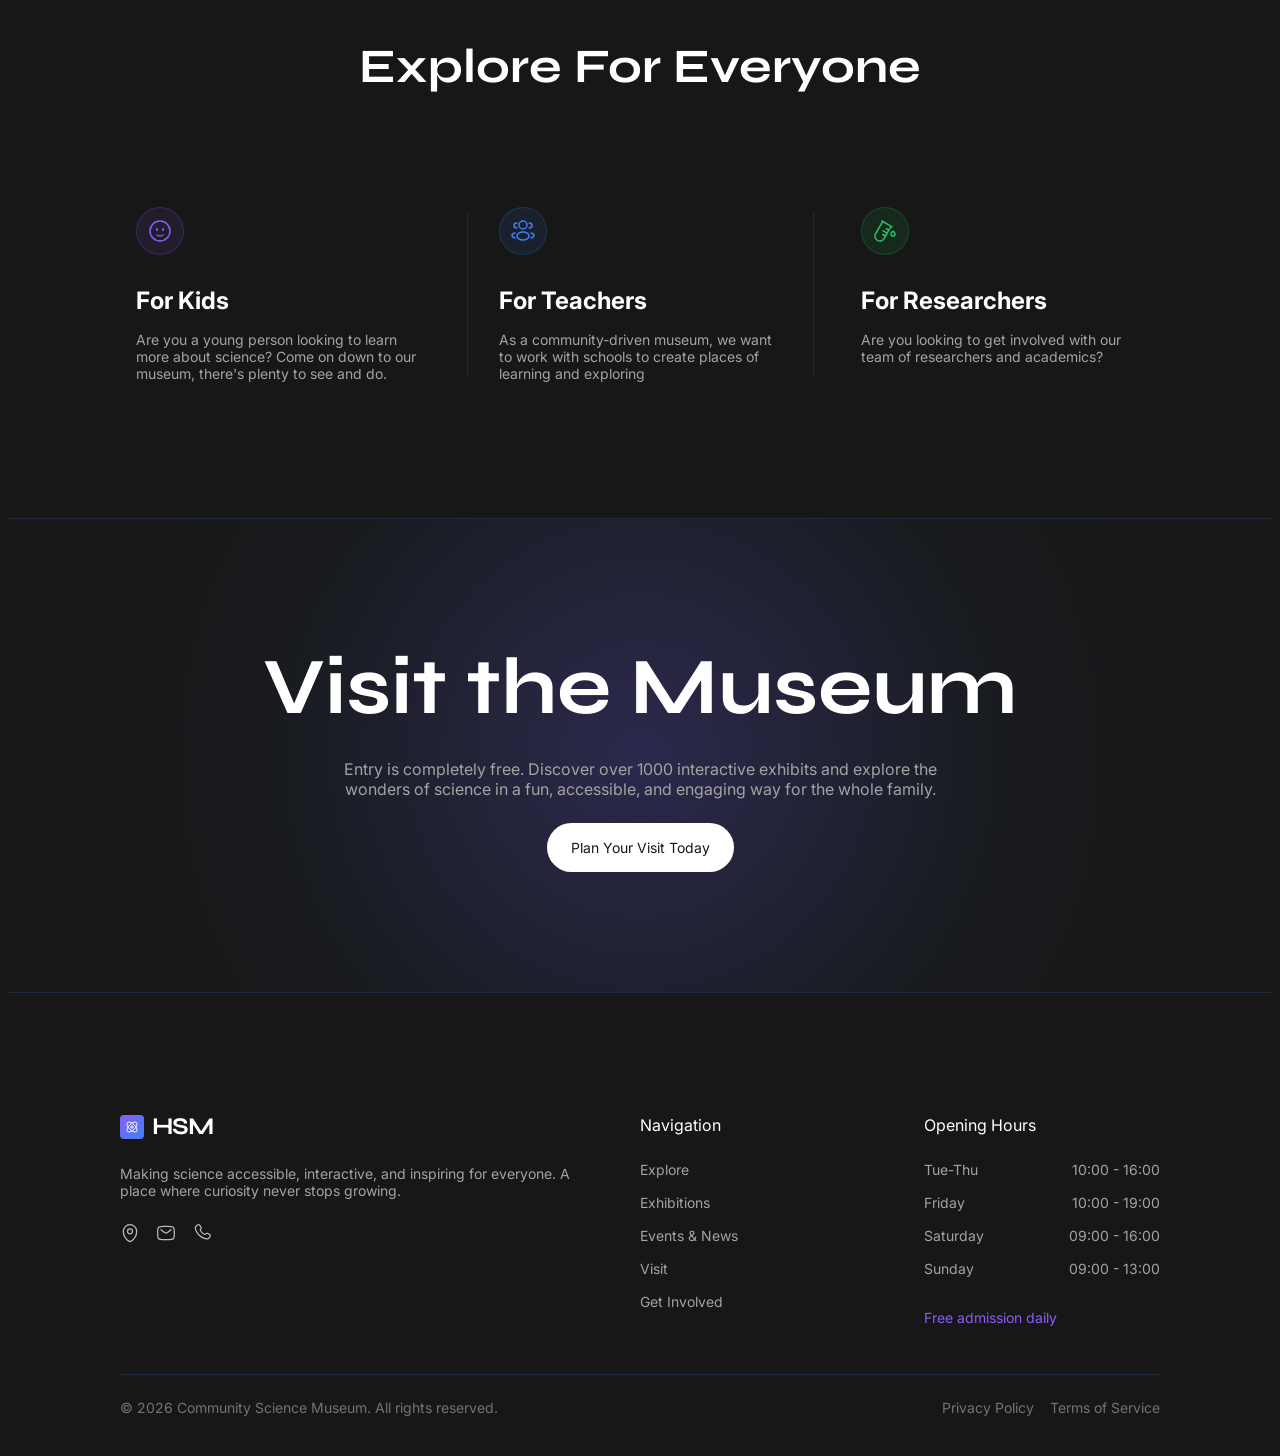
==== commit 61a19d58: "fix the html and css bugs" ====
--- a/index.html
+++ b/index.html
@@ -590,9 +590,9 @@
                   width="24"
                   height="24"
                   rx="4"
-                  fill="url(#paint0_linear_106_435)"
+                  fill="url(#paint0_linear_106_4356)"
                 />
-                <g clip-path="url(#clip0_106_435)">
+                <g clip-path="url(#clip0_106_4356)">
                   <path
                     d="M16.471 7.529C17.706 8.7635 16.705 11.766 14.236 14.2355C11.766 16.705 8.76354 17.7055 7.52904 16.471C6.29404 15.236 7.29504 12.234 9.76454 9.7645C12.234 7.295 15.2365 6.2945 16.471 7.529ZM7.52904 7.529C6.29404 8.764 7.29504 11.7665 9.76404 14.2355C12.234 16.705 15.2365 17.7055 16.471 16.471C17.706 15.2365 16.705 12.234 14.2355 9.7645C11.766 7.295 8.76354 6.2945 7.52904 7.529Z"
                     stroke="white"
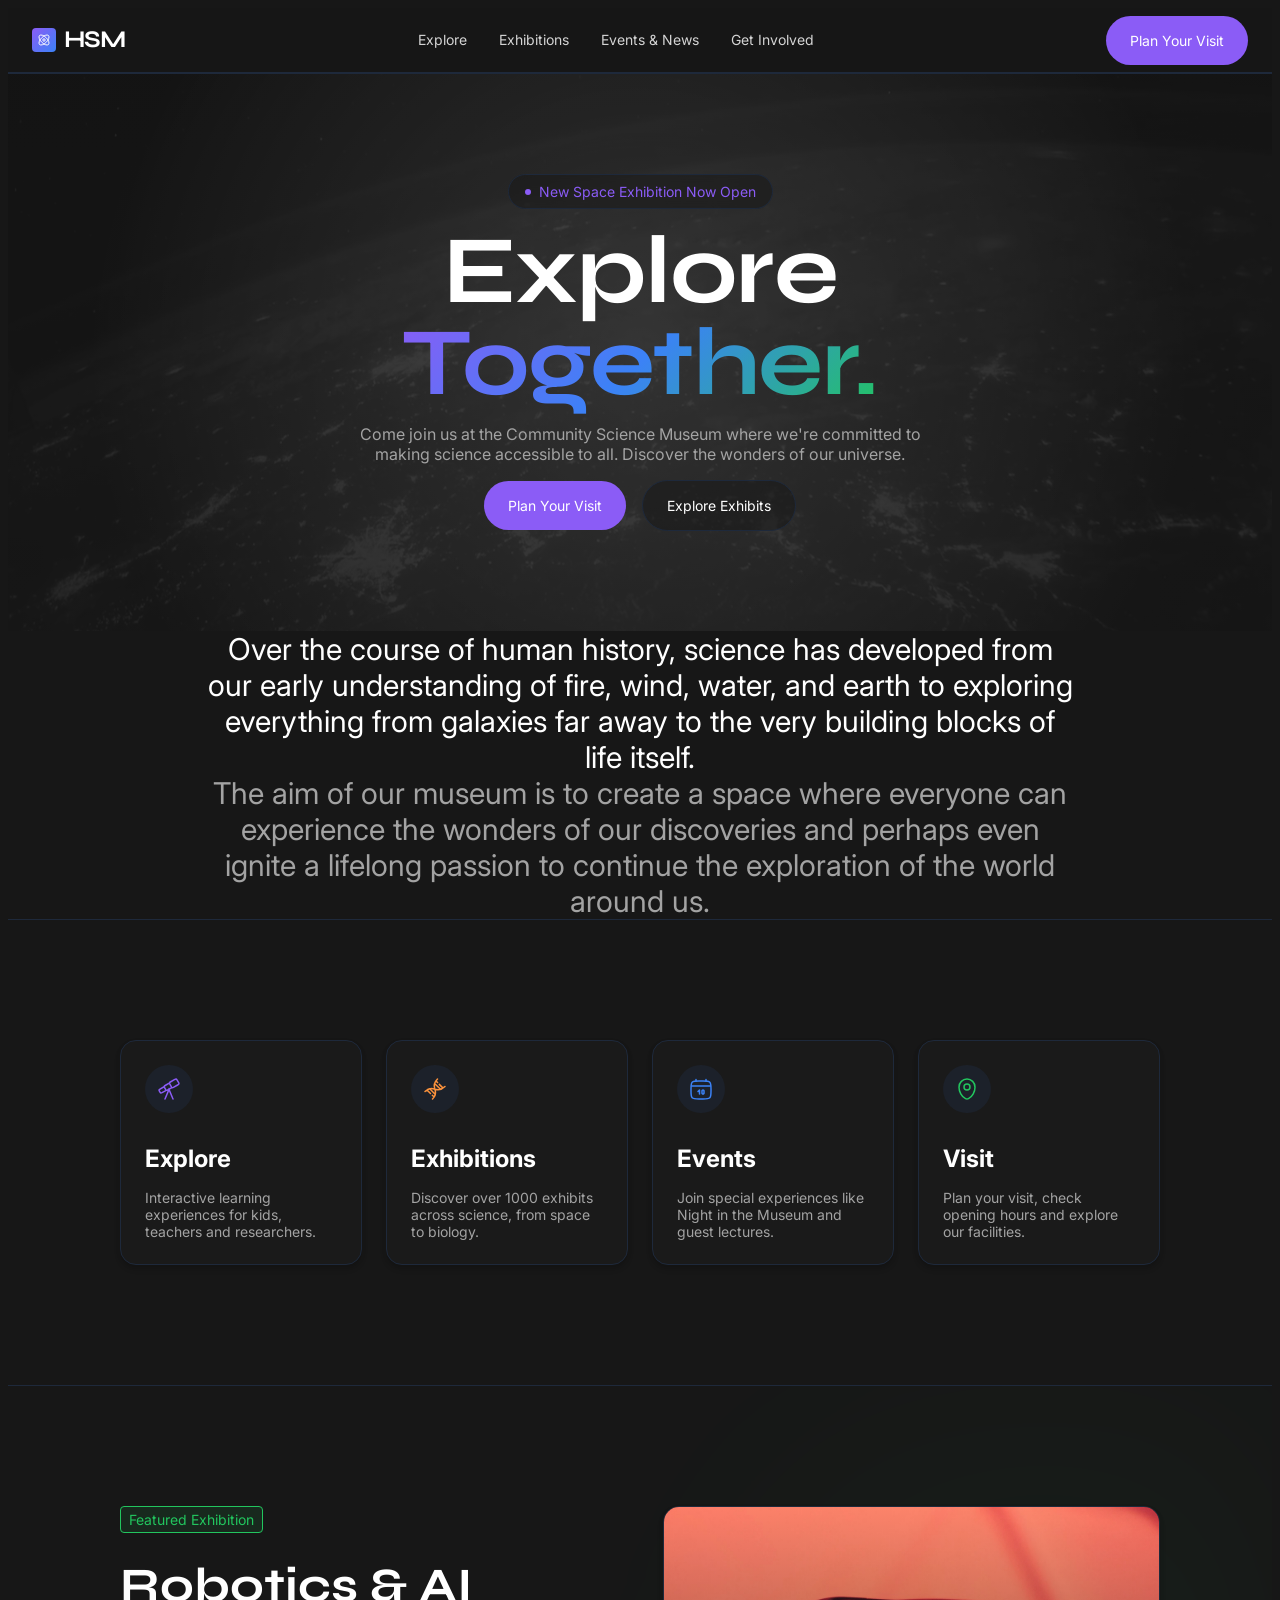
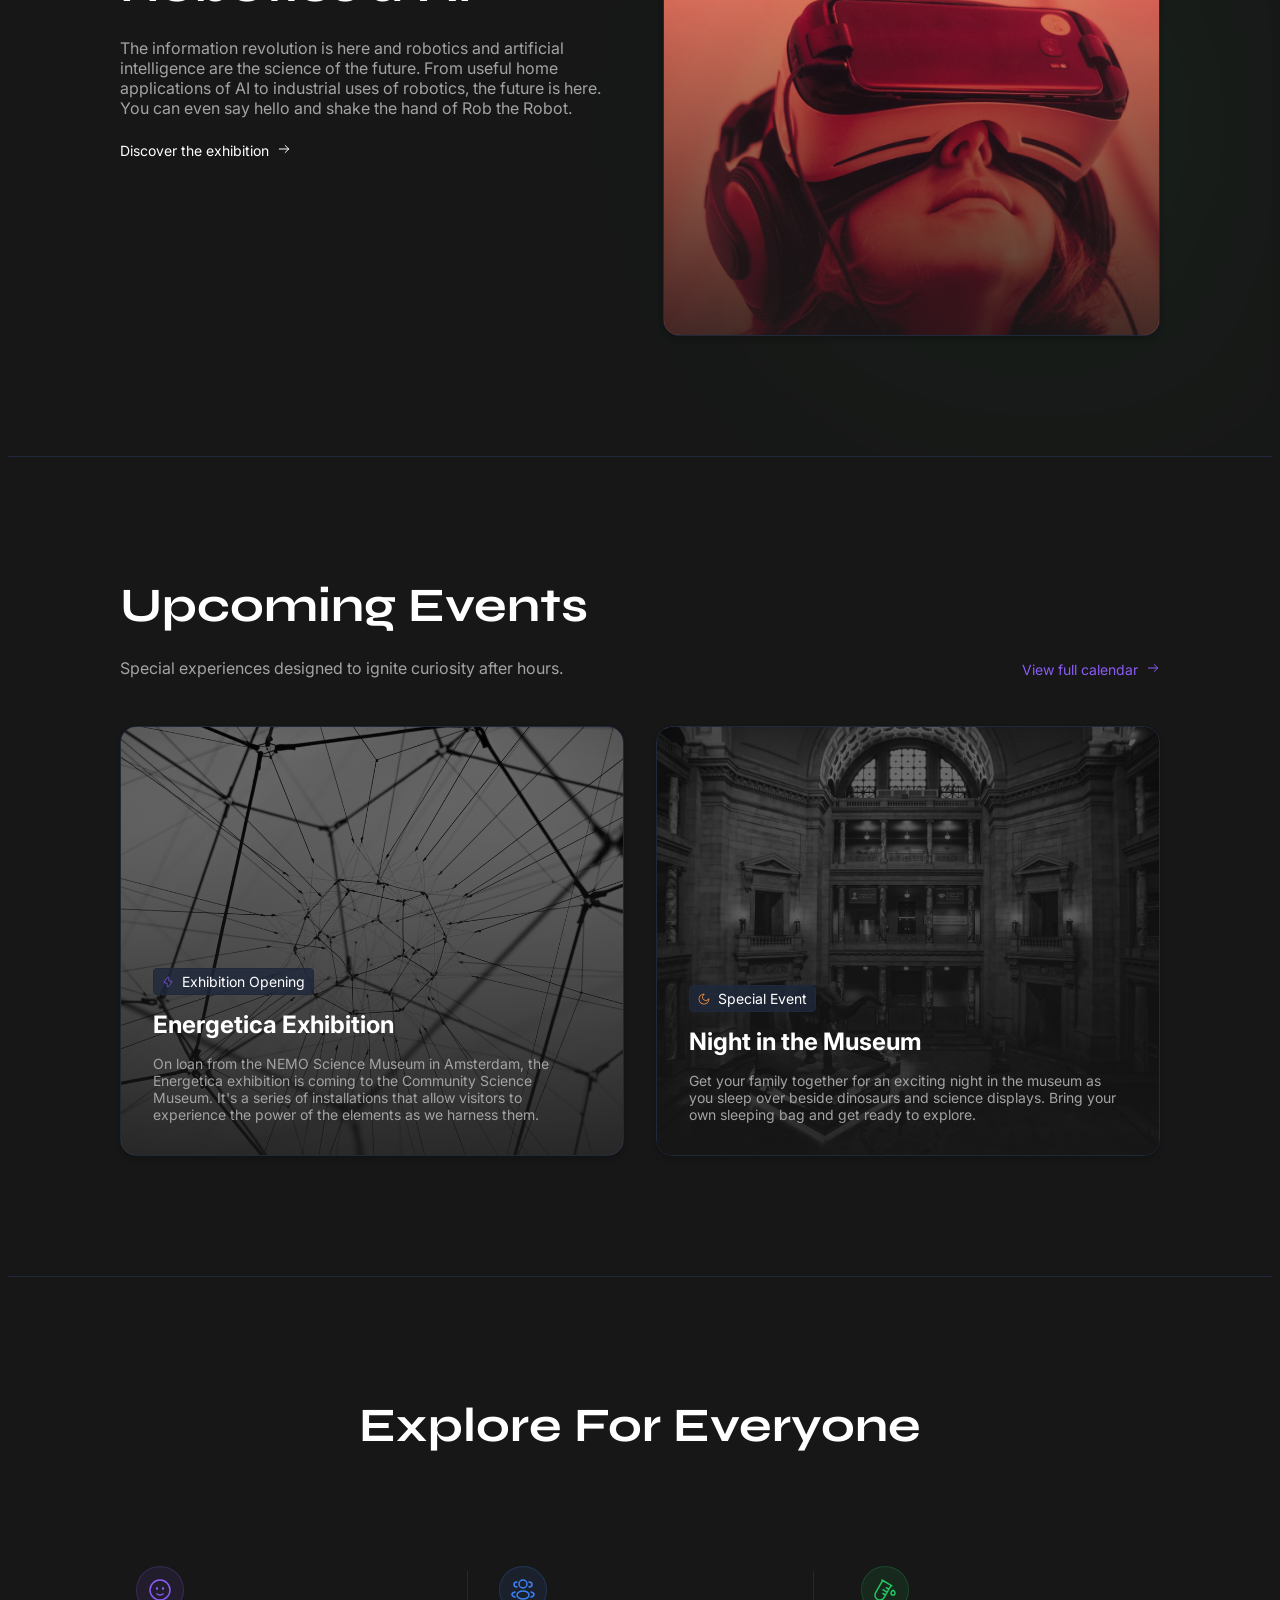
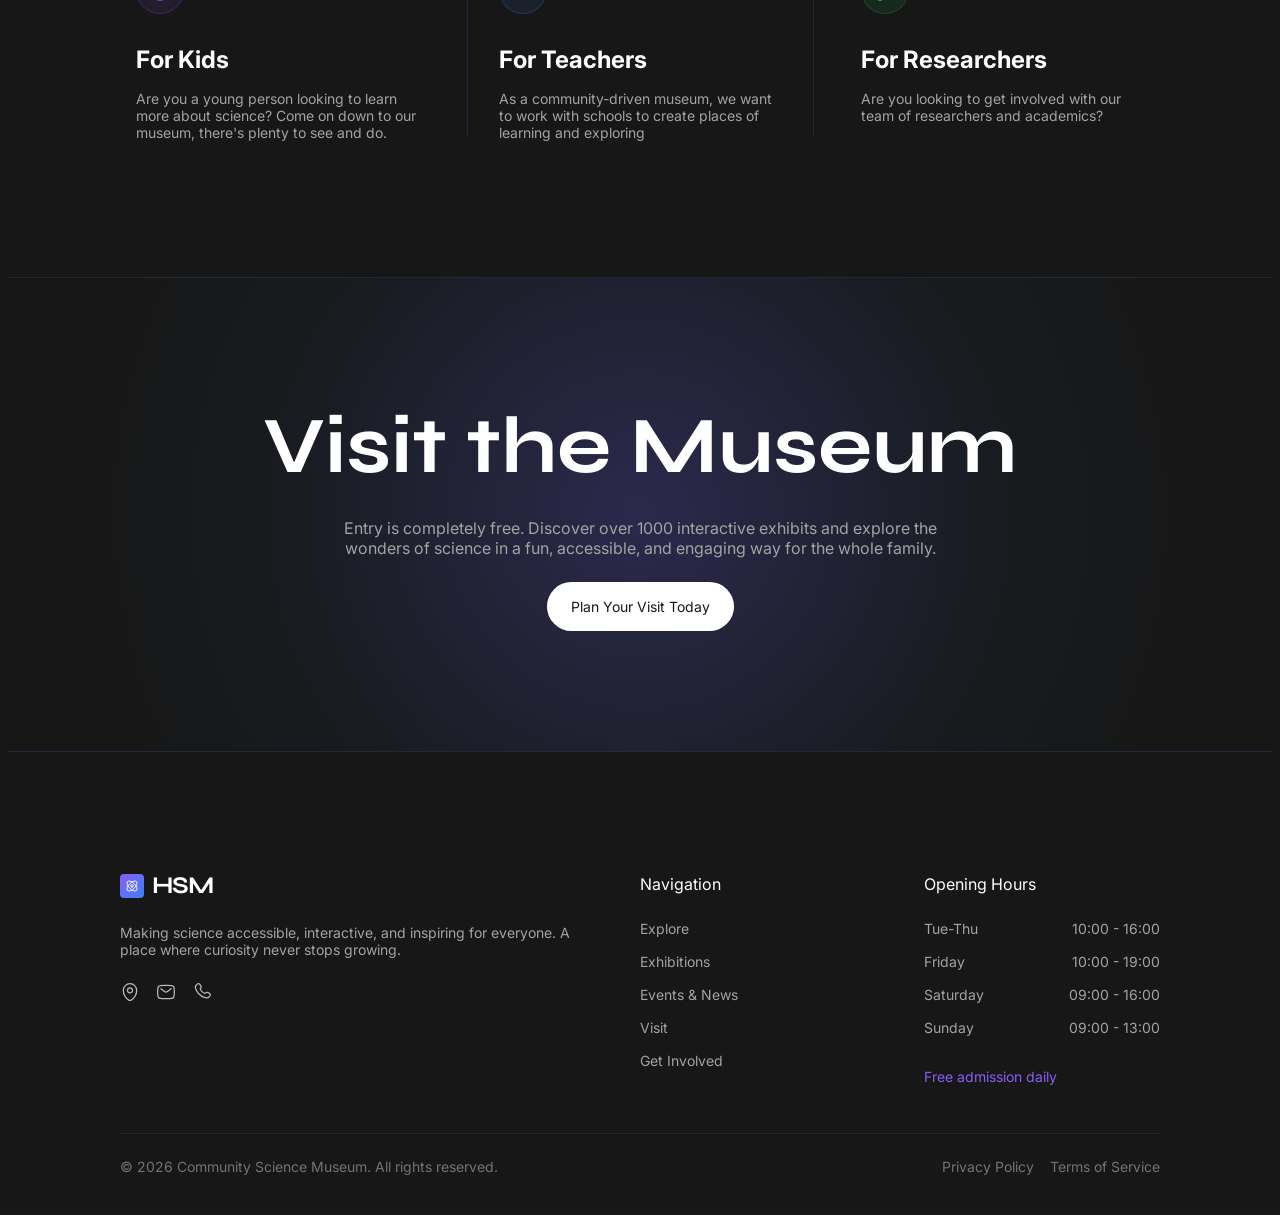
==== commit f87ee40b: "SEO, WCAG part 1 SEO all WCAG: index, get-involved" ====
--- a/index.html
+++ b/index.html
@@ -1,23 +1,37 @@
 <!doctype html>
 <html lang="en">
   <head>
-    <meta charset="UTF-8" />
-    <meta name="viewport" content="width=device-width, initial-scale=1.0" />
+    <meta charset="UTF-8">
+    <meta name="viewport" content="width=device-width, initial-scale=1.0">
     <meta
       name="description"
-      content="Haugesund Science Museum — exhibitions, events, and learning for all ages."
-    />
+      content="Discover Haugesund Science Museum — interactive exhibitions, events, and hands-on learning for all ages. Free admission, open daily."
+    >
+    <link rel="canonical" href="https://hsm.no/">
+    <link rel="icon" href="assets/icons/icon.ico" type="image/x-icon">
+    <meta property="og:type" content="website">
+    <meta property="og:site_name" content="Haugesund Science Museum">
+    <meta property="og:title" content="Haugesund Science Museum">
+    <meta
+      property="og:description"
+      content="Discover Haugesund Science Museum — interactive exhibitions, events, and hands-on learning for all ages. Free admission, open daily."
+    >
+    <meta property="og:url" content="https://hsm.no/">
+    <meta
+      property="og:image"
+      content="https://hsm.no/assets/images/haugesund-science-museum-facade.webp"
+    >
     <title>Haugesund Science Museum</title>
-    <link rel="stylesheet" href="src/css/main.css" />
-    <link rel="preconnect" href="https://fonts.googleapis.com" />
-    <link rel="preconnect" href="https://fonts.gstatic.com" crossorigin />
+    <link rel="stylesheet" href="src/css/main.css">
+    <link rel="preconnect" href="https://fonts.googleapis.com">
+    <link rel="preconnect" href="https://fonts.gstatic.com" crossorigin>
     <link
       href="https://fonts.googleapis.com/css2?family=Inter:ital,opsz,wght@0,14..32,100..900;1,14..32,100..900&family=Syne:wght@400..800&display=swap"
       rel="stylesheet"
-    />
+    >
   </head>
   <body>
-    <input type="checkbox" id="menu-toggle" hidden />
+    <input type="checkbox" id="menu-toggle" hidden>
     <header class="header">
       <div class="container header__inner">
         <a href="index.html" class="logo">
@@ -53,7 +67,7 @@
                 y2="24"
                 gradientUnits="userSpaceOnUse"
               >
-                <stop stop-color="#8B5CF6" />
+                <stop offset="0" stop-color="#8B5CF6" />
                 <stop offset="1" stop-color="#3B82F6" />
               </linearGradient>
               <clipPath id="clip0_106_435">
@@ -96,10 +110,11 @@
 
         <a href="visit.html" class="btn btn--primary">Plan Your Visit</a>
 
-        <label for="menu-toggle" class="menu-toggle" aria-label="Open menu">
-          <span></span>
-          <span></span>
-          <span></span>
+        <label for="menu-toggle" class="menu-toggle">
+          <span aria-hidden="true"></span>
+          <span aria-hidden="true"></span>
+          <span aria-hidden="true"></span>
+          <span class="visually-hidden">Open menu</span>
         </label>
       </div>
     </header>
@@ -114,7 +129,7 @@
           </div>
 
           <h1>
-            Explore <br />
+            Explore <br>
             <span class="title-gradient">Together.</span>
           </h1>
 
@@ -133,7 +148,7 @@
         </div>
       </section>
 
-      <section class="intro">
+      <div class="intro">
         <div class="container intro__content">
           <p class="intro__lead">
             Over the course of human history, science has developed from our
@@ -148,10 +163,11 @@
             lifelong passion to continue the exploration of the world around us.
           </p>
         </div>
-      </section>
+      </div>
 
       <section class="features">
         <div class="container">
+          <h2 class="visually-hidden">Museum Sections</h2>
           <div class="features__grid">
             <a href="explore.html" class="feature-card feature-card--violet">
               <div class="feature-card__icon-box">
@@ -319,7 +335,7 @@
             <img
               src="assets/images/person-vr-headset.webp"
               alt="Person wearing a VR headset and headphones, engaged in interactive learning."
-            />
+            >
           </div>
         </div>
       </section>
@@ -361,7 +377,7 @@
                 <img
                   src="assets/images/abstract-network-structure.webp"
                   alt="Energetica Exhibition. Abstract geometric structure of interconnected lines and nodes, representing technology"
-                />
+                >
                 <div class="event-card__overlay"></div>
               </div>
 
@@ -402,7 +418,7 @@
                 <img
                   src="assets/images/science-museum-elephant-exhibit.webp"
                   alt="Night in the Museum. Spacious science museum hall with a prominent elephant exhibit. A visitor observes the museum exhibition"
-                />
+                >
                 <div class="event-card__overlay"></div>
               </div>
 
@@ -611,7 +627,7 @@
                     y2="24"
                     gradientUnits="userSpaceOnUse"
                   >
-                    <stop stop-color="#8B5CF6" />
+                    <stop offset="0" stop-color="#8B5CF6" />
                     <stop offset="1" stop-color="#3B82F6" />
                   </linearGradient>
                   <clipPath id="clip0_106_4356">
@@ -684,7 +700,7 @@
           </div>
 
           <nav class="footer__column" aria-label="Footer">
-            <h4 class="footer__title text-main">Navigation</h4>
+            <h3 class="footer__title text-main">Navigation</h3>
             <ul class="footer__list text-main-small">
               <li><a href="explore.html">Explore</a></li>
               <li><a href="exhibitions.html">Exhibitions</a></li>
@@ -695,7 +711,7 @@
           </nav>
 
           <div class="footer__column">
-            <h4 class="footer__title text-main">Opening Hours</h4>
+            <h3 class="footer__title text-main">Opening Hours</h3>
 
             <div class="footer__hours text-main-small">
               <div><span>Tue-Thu</span><span>10:00 - 16:00</span></div>
